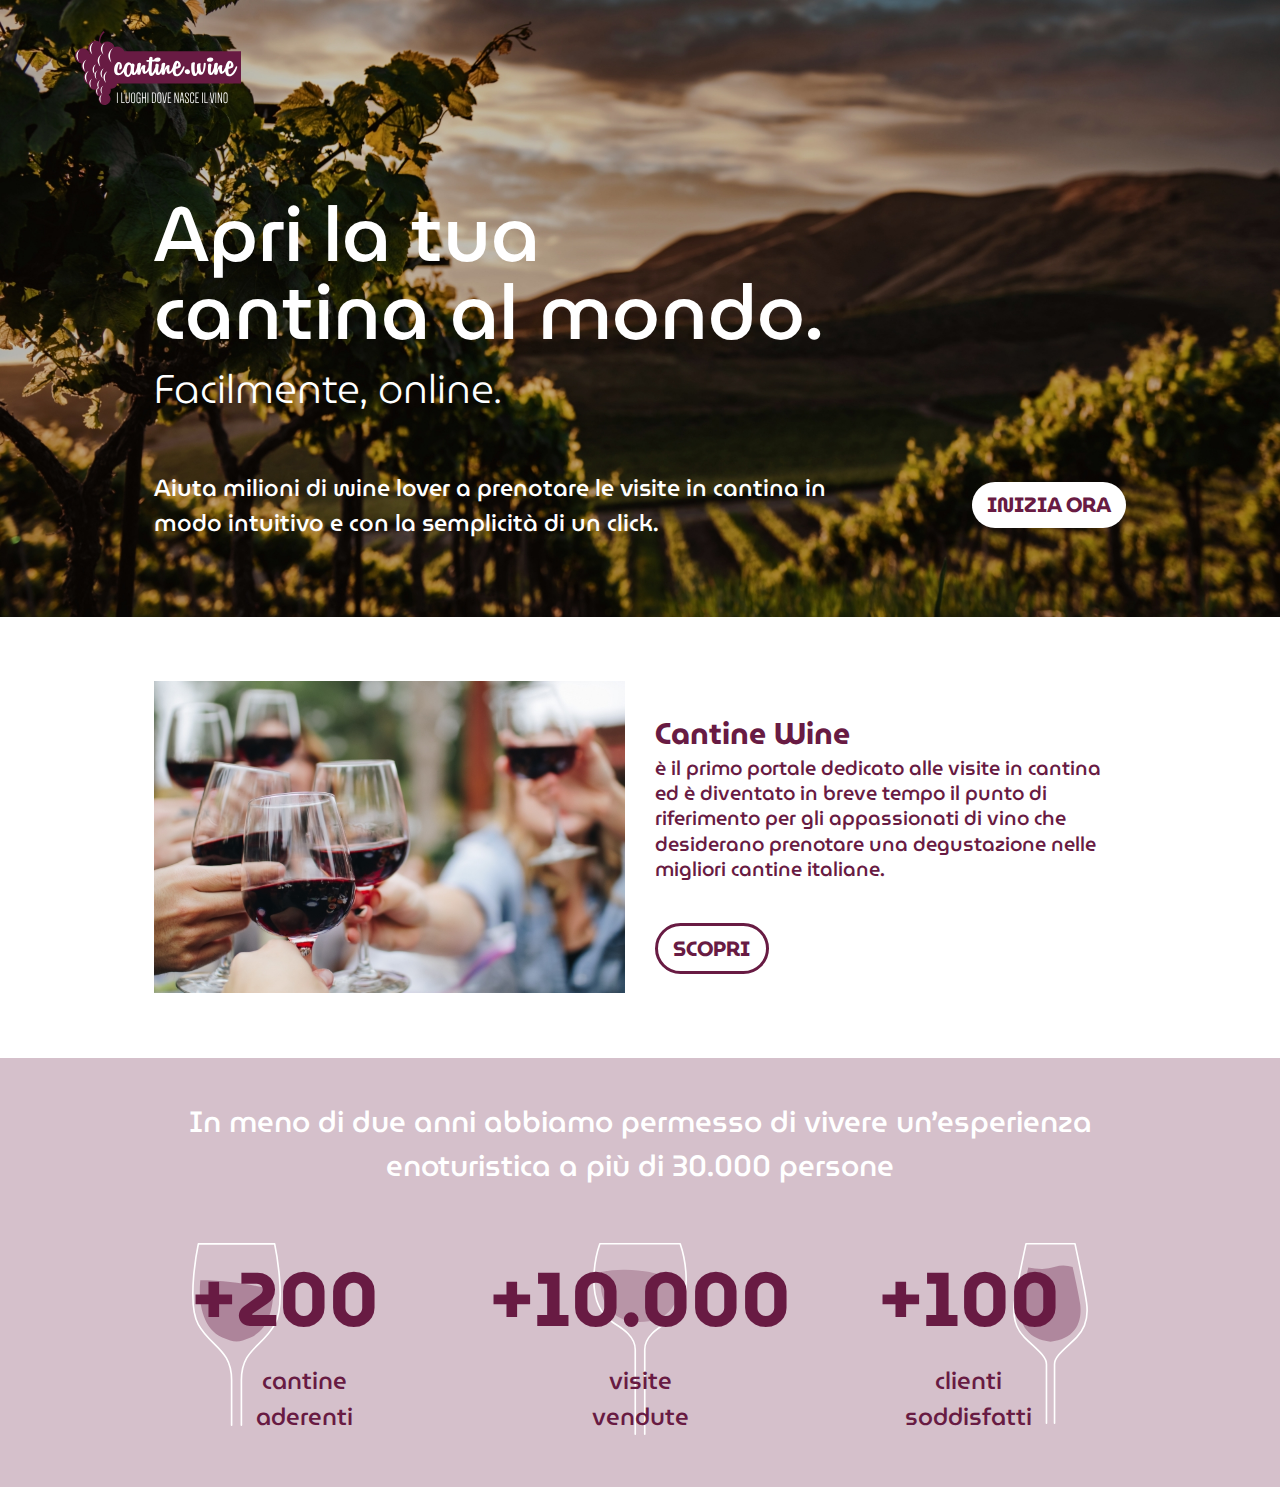
==== app/index.html @ 7d4ece7f "start project" ====
<!DOCTYPE html>
<html lang="en">
<head>
	<meta charset="UTF-8">
	<meta name="viewport" content="width=device-width, initial-scale=1.0">
	<meta http-equiv="X-UA-Compatible" content="ie=edge">
	<title>Cantine</title>
	
	<link href="https://fonts.googleapis.com/css2?family=MuseoModerno:wght@100;300;400;500;600;700;800;900&display=swap" rel="stylesheet">
<link rel="stylesheet" href="css/libs.min.css">
	<link rel="stylesheet" href="css/style.min.css">
</head>
<body>

<!-- start header -->
<header class="header">
	<div class="logo">
		<a href="/">
			<img src="img/logo.svg" alt="">
		</a>
	</div>
	<div class="header__content">
		<div class="container-fluid">
			<h1>Apri <br>la tua 
cantina <br>al mondo. 
</h1>
<div class="sub-title">
	Facilmente, online.
</div>
<div class="header__footer">
	<div class="header__footer-text">
		Aiuta milioni di wine lover a prenotare le visite in cantina in modo intuitivo e con la semplicità di un click. 
	</div>
	<div class="button">
		<a href="">
			INIZIA ORA
		</a>
		
	</div>
</div>
		</div>
		
	</div>
</header>
<!-- end header -->

<!-- start about -->
<section class="about">
	<div class="container-fluid">
		<div class="row">
			<div class="col-md-6">
			<img src="img/img1.jpg" alt="">
		</div>
		<div class="col-md-6">
			<div class="about__content">
				<div class="about-title">
					Cantine Wine 


				</div>
				<p>è il primo portale dedicato alle visite in cantina ed è diventato in breve tempo il punto di riferimento per gli appassionati di vino che desiderano prenotare una degustazione nelle migliori cantine italiane. </p>
				<div class="button button--transparent">
					<a href="">
						SCOPRI
					</a>
				</div>
			</div>
		</div>
		</div>
		
	</div>
</section>
<!-- end about -->

<div class="vine">
	<div class="container-fluid">
		<div class="vine__title">
			In meno di due anni abbiamo permesso di vivere un’esperienza enoturistica a più di 30.000 persone 
		</div>
		<div class="vine__items">
			<div class="vine__item">
				<div class="vine__item-content">
					<div class="vine-item__title">
					+200
				</div>
				<div class="vine-item__text">
					cantine <br>aderenti
				</div>
				<div class="vine-item__img">
					<img src="img/vine1.svg" alt="">
				</div>
				</div>

				
			</div>
			

			<div class="vine__item">
				<div class="vine__item-content">
					<div class="vine-item__title">
					+10.000
				</div>
				<div class="vine-item__text">
					visite <br> vendute
				</div>
				<div class="vine-item__img">
					<img src="img/vine2.svg" alt="">
				</div>
				</div>

				
			</div>

			<div class="vine__item">
				<div class="vine__item-content">
					<div class="vine-item__title">
					+100
				</div>
				<div class="vine-item__text">
					clienti <br>
soddisfatti
				</div>
				<div class="vine-item__img">
					<img src="img/vine3.svg" alt="">
				</div>
				</div>

				
			</div>
		</div>
	</div>
</div>

	<script src="https://ajax.googleapis.com/ajax/libs/jquery/3.4.1/jquery.min.js"></script>
	<script src="js/libs.min.js"></script>
	<script src="js/main.js"></script>
</body>
</html>
---- app/css/libs.min.css ----
/*!
 * Bootstrap Grid v4.1.3 (https://getbootstrap.com/)
 * Copyright 2011-2018 The Bootstrap Authors
 * Copyright 2011-2018 Twitter, Inc.
 * Licensed under MIT (https://github.com/twbs/bootstrap/blob/master/LICENSE)
 */@-ms-viewport{width:device-width}html{-webkit-box-sizing:border-box;box-sizing:border-box;-ms-overflow-style:scrollbar}*,*::before,*::after{-webkit-box-sizing:inherit;box-sizing:inherit}.container{width:100%;padding-right:15px;padding-left:15px;margin-right:auto;margin-left:auto}@media (min-width: 576px){.container{max-width:540px}}@media (min-width: 768px){.container{max-width:720px}}@media (min-width: 992px){.container{max-width:960px}}@media (min-width: 1200px){.container{max-width:1140px}}.container-fluid{width:100%;padding-right:15px;padding-left:15px;margin-right:auto;margin-left:auto}.row{display:-ms-flexbox;display:-webkit-box;display:flex;-ms-flex-wrap:wrap;flex-wrap:wrap;margin-right:-15px;margin-left:-15px}.no-gutters{margin-right:0;margin-left:0}.no-gutters>.col,.no-gutters>[class*="col-"]{padding-right:0;padding-left:0}.col-1,.col-2,.col-3,.col-4,.col-5,.col-6,.col-7,.col-8,.col-9,.col-10,.col-11,.col-12,.col,.col-auto,.col-sm-1,.col-sm-2,.col-sm-3,.col-sm-4,.col-sm-5,.col-sm-6,.col-sm-7,.col-sm-8,.col-sm-9,.col-sm-10,.col-sm-11,.col-sm-12,.col-sm,.col-sm-auto,.col-md-1,.col-md-2,.col-md-3,.col-md-4,.col-md-5,.col-md-6,.col-md-7,.col-md-8,.col-md-9,.col-md-10,.col-md-11,.col-md-12,.col-md,.col-md-auto,.col-lg-1,.col-lg-2,.col-lg-3,.col-lg-4,.col-lg-5,.col-lg-6,.col-lg-7,.col-lg-8,.col-lg-9,.col-lg-10,.col-lg-11,.col-lg-12,.col-lg,.col-lg-auto,.col-xl-1,.col-xl-2,.col-xl-3,.col-xl-4,.col-xl-5,.col-xl-6,.col-xl-7,.col-xl-8,.col-xl-9,.col-xl-10,.col-xl-11,.col-xl-12,.col-xl,.col-xl-auto{position:relative;width:100%;min-height:1px;padding-right:15px;padding-left:15px}.col{-ms-flex-preferred-size:0;flex-basis:0;-ms-flex-positive:1;-webkit-box-flex:1;flex-grow:1;max-width:100%}.col-auto{-ms-flex:0 0 auto;-webkit-box-flex:0;flex:0 0 auto;width:auto;max-width:none}.col-1{-ms-flex:0 0 8.333333%;-webkit-box-flex:0;flex:0 0 8.333333%;max-width:8.333333%}.col-2{-ms-flex:0 0 16.666667%;-webkit-box-flex:0;flex:0 0 16.666667%;max-width:16.666667%}.col-3{-ms-flex:0 0 25%;-webkit-box-flex:0;flex:0 0 25%;max-width:25%}.col-4{-ms-flex:0 0 33.333333%;-webkit-box-flex:0;flex:0 0 33.333333%;max-width:33.333333%}.col-5{-ms-flex:0 0 41.666667%;-webkit-box-flex:0;flex:0 0 41.666667%;max-width:41.666667%}.col-6{-ms-flex:0 0 50%;-webkit-box-flex:0;flex:0 0 50%;max-width:50%}.col-7{-ms-flex:0 0 58.333333%;-webkit-box-flex:0;flex:0 0 58.333333%;max-width:58.333333%}.col-8{-ms-flex:0 0 66.666667%;-webkit-box-flex:0;flex:0 0 66.666667%;max-width:66.666667%}.col-9{-ms-flex:0 0 75%;-webkit-box-flex:0;flex:0 0 75%;max-width:75%}.col-10{-ms-flex:0 0 83.333333%;-webkit-box-flex:0;flex:0 0 83.333333%;max-width:83.333333%}.col-11{-ms-flex:0 0 91.666667%;-webkit-box-flex:0;flex:0 0 91.666667%;max-width:91.666667%}.col-12{-ms-flex:0 0 100%;-webkit-box-flex:0;flex:0 0 100%;max-width:100%}.order-first{-ms-flex-order:-1;-webkit-box-ordinal-group:0;order:-1}.order-last{-ms-flex-order:13;-webkit-box-ordinal-group:14;order:13}.order-0{-ms-flex-order:0;-webkit-box-ordinal-group:1;order:0}.order-1{-ms-flex-order:1;-webkit-box-ordinal-group:2;order:1}.order-2{-ms-flex-order:2;-webkit-box-ordinal-group:3;order:2}.order-3{-ms-flex-order:3;-webkit-box-ordinal-group:4;order:3}.order-4{-ms-flex-order:4;-webkit-box-ordinal-group:5;order:4}.order-5{-ms-flex-order:5;-webkit-box-ordinal-group:6;order:5}.order-6{-ms-flex-order:6;-webkit-box-ordinal-group:7;order:6}.order-7{-ms-flex-order:7;-webkit-box-ordinal-group:8;order:7}.order-8{-ms-flex-order:8;-webkit-box-ordinal-group:9;order:8}.order-9{-ms-flex-order:9;-webkit-box-ordinal-group:10;order:9}.order-10{-ms-flex-order:10;-webkit-box-ordinal-group:11;order:10}.order-11{-ms-flex-order:11;-webkit-box-ordinal-group:12;order:11}.order-12{-ms-flex-order:12;-webkit-box-ordinal-group:13;order:12}.offset-1{margin-left:8.333333%}.offset-2{margin-left:16.666667%}.offset-3{margin-left:25%}.offset-4{margin-left:33.333333%}.offset-5{margin-left:41.666667%}.offset-6{margin-left:50%}.offset-7{margin-left:58.333333%}.offset-8{margin-left:66.666667%}.offset-9{margin-left:75%}.offset-10{margin-left:83.333333%}.offset-11{margin-left:91.666667%}@media (min-width: 576px){.col-sm{-ms-flex-preferred-size:0;flex-basis:0;-ms-flex-positive:1;-webkit-box-flex:1;flex-grow:1;max-width:100%}.col-sm-auto{-ms-flex:0 0 auto;-webkit-box-flex:0;flex:0 0 auto;width:auto;max-width:none}.col-sm-1{-ms-flex:0 0 8.333333%;-webkit-box-flex:0;flex:0 0 8.333333%;max-width:8.333333%}.col-sm-2{-ms-flex:0 0 16.666667%;-webkit-box-flex:0;flex:0 0 16.666667%;max-width:16.666667%}.col-sm-3{-ms-flex:0 0 25%;-webkit-box-flex:0;flex:0 0 25%;max-width:25%}.col-sm-4{-ms-flex:0 0 33.333333%;-webkit-box-flex:0;flex:0 0 33.333333%;max-width:33.333333%}.col-sm-5{-ms-flex:0 0 41.666667%;-webkit-box-flex:0;flex:0 0 41.666667%;max-width:41.666667%}.col-sm-6{-ms-flex:0 0 50%;-webkit-box-flex:0;flex:0 0 50%;max-width:50%}.col-sm-7{-ms-flex:0 0 58.333333%;-webkit-box-flex:0;flex:0 0 58.333333%;max-width:58.333333%}.col-sm-8{-ms-flex:0 0 66.666667%;-webkit-box-flex:0;flex:0 0 66.666667%;max-width:66.666667%}.col-sm-9{-ms-flex:0 0 75%;-webkit-box-flex:0;flex:0 0 75%;max-width:75%}.col-sm-10{-ms-flex:0 0 83.333333%;-webkit-box-flex:0;flex:0 0 83.333333%;max-width:83.333333%}.col-sm-11{-ms-flex:0 0 91.666667%;-webkit-box-flex:0;flex:0 0 91.666667%;max-width:91.666667%}.col-sm-12{-ms-flex:0 0 100%;-webkit-box-flex:0;flex:0 0 100%;max-width:100%}.order-sm-first{-ms-flex-order:-1;-webkit-box-ordinal-group:0;order:-1}.order-sm-last{-ms-flex-order:13;-webkit-box-ordinal-group:14;order:13}.order-sm-0{-ms-flex-order:0;-webkit-box-ordinal-group:1;order:0}.order-sm-1{-ms-flex-order:1;-webkit-box-ordinal-group:2;order:1}.order-sm-2{-ms-flex-order:2;-webkit-box-ordinal-group:3;order:2}.order-sm-3{-ms-flex-order:3;-webkit-box-ordinal-group:4;order:3}.order-sm-4{-ms-flex-order:4;-webkit-box-ordinal-group:5;order:4}.order-sm-5{-ms-flex-order:5;-webkit-box-ordinal-group:6;order:5}.order-sm-6{-ms-flex-order:6;-webkit-box-ordinal-group:7;order:6}.order-sm-7{-ms-flex-order:7;-webkit-box-ordinal-group:8;order:7}.order-sm-8{-ms-flex-order:8;-webkit-box-ordinal-group:9;order:8}.order-sm-9{-ms-flex-order:9;-webkit-box-ordinal-group:10;order:9}.order-sm-10{-ms-flex-order:10;-webkit-box-ordinal-group:11;order:10}.order-sm-11{-ms-flex-order:11;-webkit-box-ordinal-group:12;order:11}.order-sm-12{-ms-flex-order:12;-webkit-box-ordinal-group:13;order:12}.offset-sm-0{margin-left:0}.offset-sm-1{margin-left:8.333333%}.offset-sm-2{margin-left:16.666667%}.offset-sm-3{margin-left:25%}.offset-sm-4{margin-left:33.333333%}.offset-sm-5{margin-left:41.666667%}.offset-sm-6{margin-left:50%}.offset-sm-7{margin-left:58.333333%}.offset-sm-8{margin-left:66.666667%}.offset-sm-9{margin-left:75%}.offset-sm-10{margin-left:83.333333%}.offset-sm-11{margin-left:91.666667%}}@media (min-width: 768px){.col-md{-ms-flex-preferred-size:0;flex-basis:0;-ms-flex-positive:1;-webkit-box-flex:1;flex-grow:1;max-width:100%}.col-md-auto{-ms-flex:0 0 auto;-webkit-box-flex:0;flex:0 0 auto;width:auto;max-width:none}.col-md-1{-ms-flex:0 0 8.333333%;-webkit-box-flex:0;flex:0 0 8.333333%;max-width:8.333333%}.col-md-2{-ms-flex:0 0 16.666667%;-webkit-box-flex:0;flex:0 0 16.666667%;max-width:16.666667%}.col-md-3{-ms-flex:0 0 25%;-webkit-box-flex:0;flex:0 0 25%;max-width:25%}.col-md-4{-ms-flex:0 0 33.333333%;-webkit-box-flex:0;flex:0 0 33.333333%;max-width:33.333333%}.col-md-5{-ms-flex:0 0 41.666667%;-webkit-box-flex:0;flex:0 0 41.666667%;max-width:41.666667%}.col-md-6{-ms-flex:0 0 50%;-webkit-box-flex:0;flex:0 0 50%;max-width:50%}.col-md-7{-ms-flex:0 0 58.333333%;-webkit-box-flex:0;flex:0 0 58.333333%;max-width:58.333333%}.col-md-8{-ms-flex:0 0 66.666667%;-webkit-box-flex:0;flex:0 0 66.666667%;max-width:66.666667%}.col-md-9{-ms-flex:0 0 75%;-webkit-box-flex:0;flex:0 0 75%;max-width:75%}.col-md-10{-ms-flex:0 0 83.333333%;-webkit-box-flex:0;flex:0 0 83.333333%;max-width:83.333333%}.col-md-11{-ms-flex:0 0 91.666667%;-webkit-box-flex:0;flex:0 0 91.666667%;max-width:91.666667%}.col-md-12{-ms-flex:0 0 100%;-webkit-box-flex:0;flex:0 0 100%;max-width:100%}.order-md-first{-ms-flex-order:-1;-webkit-box-ordinal-group:0;order:-1}.order-md-last{-ms-flex-order:13;-webkit-box-ordinal-group:14;order:13}.order-md-0{-ms-flex-order:0;-webkit-box-ordinal-group:1;order:0}.order-md-1{-ms-flex-order:1;-webkit-box-ordinal-group:2;order:1}.order-md-2{-ms-flex-order:2;-webkit-box-ordinal-group:3;order:2}.order-md-3{-ms-flex-order:3;-webkit-box-ordinal-group:4;order:3}.order-md-4{-ms-flex-order:4;-webkit-box-ordinal-group:5;order:4}.order-md-5{-ms-flex-order:5;-webkit-box-ordinal-group:6;order:5}.order-md-6{-ms-flex-order:6;-webkit-box-ordinal-group:7;order:6}.order-md-7{-ms-flex-order:7;-webkit-box-ordinal-group:8;order:7}.order-md-8{-ms-flex-order:8;-webkit-box-ordinal-group:9;order:8}.order-md-9{-ms-flex-order:9;-webkit-box-ordinal-group:10;order:9}.order-md-10{-ms-flex-order:10;-webkit-box-ordinal-group:11;order:10}.order-md-11{-ms-flex-order:11;-webkit-box-ordinal-group:12;order:11}.order-md-12{-ms-flex-order:12;-webkit-box-ordinal-group:13;order:12}.offset-md-0{margin-left:0}.offset-md-1{margin-left:8.333333%}.offset-md-2{margin-left:16.666667%}.offset-md-3{margin-left:25%}.offset-md-4{margin-left:33.333333%}.offset-md-5{margin-left:41.666667%}.offset-md-6{margin-left:50%}.offset-md-7{margin-left:58.333333%}.offset-md-8{margin-left:66.666667%}.offset-md-9{margin-left:75%}.offset-md-10{margin-left:83.333333%}.offset-md-11{margin-left:91.666667%}}@media (min-width: 992px){.col-lg{-ms-flex-preferred-size:0;flex-basis:0;-ms-flex-positive:1;-webkit-box-flex:1;flex-grow:1;max-width:100%}.col-lg-auto{-ms-flex:0 0 auto;-webkit-box-flex:0;flex:0 0 auto;width:auto;max-width:none}.col-lg-1{-ms-flex:0 0 8.333333%;-webkit-box-flex:0;flex:0 0 8.333333%;max-width:8.333333%}.col-lg-2{-ms-flex:0 0 16.666667%;-webkit-box-flex:0;flex:0 0 16.666667%;max-width:16.666667%}.col-lg-3{-ms-flex:0 0 25%;-webkit-box-flex:0;flex:0 0 25%;max-width:25%}.col-lg-4{-ms-flex:0 0 33.333333%;-webkit-box-flex:0;flex:0 0 33.333333%;max-width:33.333333%}.col-lg-5{-ms-flex:0 0 41.666667%;-webkit-box-flex:0;flex:0 0 41.666667%;max-width:41.666667%}.col-lg-6{-ms-flex:0 0 50%;-webkit-box-flex:0;flex:0 0 50%;max-width:50%}.col-lg-7{-ms-flex:0 0 58.333333%;-webkit-box-flex:0;flex:0 0 58.333333%;max-width:58.333333%}.col-lg-8{-ms-flex:0 0 66.666667%;-webkit-box-flex:0;flex:0 0 66.666667%;max-width:66.666667%}.col-lg-9{-ms-flex:0 0 75%;-webkit-box-flex:0;flex:0 0 75%;max-width:75%}.col-lg-10{-ms-flex:0 0 83.333333%;-webkit-box-flex:0;flex:0 0 83.333333%;max-width:83.333333%}.col-lg-11{-ms-flex:0 0 91.666667%;-webkit-box-flex:0;flex:0 0 91.666667%;max-width:91.666667%}.col-lg-12{-ms-flex:0 0 100%;-webkit-box-flex:0;flex:0 0 100%;max-width:100%}.order-lg-first{-ms-flex-order:-1;-webkit-box-ordinal-group:0;order:-1}.order-lg-last{-ms-flex-order:13;-webkit-box-ordinal-group:14;order:13}.order-lg-0{-ms-flex-order:0;-webkit-box-ordinal-group:1;order:0}.order-lg-1{-ms-flex-order:1;-webkit-box-ordinal-group:2;order:1}.order-lg-2{-ms-flex-order:2;-webkit-box-ordinal-group:3;order:2}.order-lg-3{-ms-flex-order:3;-webkit-box-ordinal-group:4;order:3}.order-lg-4{-ms-flex-order:4;-webkit-box-ordinal-group:5;order:4}.order-lg-5{-ms-flex-order:5;-webkit-box-ordinal-group:6;order:5}.order-lg-6{-ms-flex-order:6;-webkit-box-ordinal-group:7;order:6}.order-lg-7{-ms-flex-order:7;-webkit-box-ordinal-group:8;order:7}.order-lg-8{-ms-flex-order:8;-webkit-box-ordinal-group:9;order:8}.order-lg-9{-ms-flex-order:9;-webkit-box-ordinal-group:10;order:9}.order-lg-10{-ms-flex-order:10;-webkit-box-ordinal-group:11;order:10}.order-lg-11{-ms-flex-order:11;-webkit-box-ordinal-group:12;order:11}.order-lg-12{-ms-flex-order:12;-webkit-box-ordinal-group:13;order:12}.offset-lg-0{margin-left:0}.offset-lg-1{margin-left:8.333333%}.offset-lg-2{margin-left:16.666667%}.offset-lg-3{margin-left:25%}.offset-lg-4{margin-left:33.333333%}.offset-lg-5{margin-left:41.666667%}.offset-lg-6{margin-left:50%}.offset-lg-7{margin-left:58.333333%}.offset-lg-8{margin-left:66.666667%}.offset-lg-9{margin-left:75%}.offset-lg-10{margin-left:83.333333%}.offset-lg-11{margin-left:91.666667%}}@media (min-width: 1200px){.col-xl{-ms-flex-preferred-size:0;flex-basis:0;-ms-flex-positive:1;-webkit-box-flex:1;flex-grow:1;max-width:100%}.col-xl-auto{-ms-flex:0 0 auto;-webkit-box-flex:0;flex:0 0 auto;width:auto;max-width:none}.col-xl-1{-ms-flex:0 0 8.333333%;-webkit-box-flex:0;flex:0 0 8.333333%;max-width:8.333333%}.col-xl-2{-ms-flex:0 0 16.666667%;-webkit-box-flex:0;flex:0 0 16.666667%;max-width:16.666667%}.col-xl-3{-ms-flex:0 0 25%;-webkit-box-flex:0;flex:0 0 25%;max-width:25%}.col-xl-4{-ms-flex:0 0 33.333333%;-webkit-box-flex:0;flex:0 0 33.333333%;max-width:33.333333%}.col-xl-5{-ms-flex:0 0 41.666667%;-webkit-box-flex:0;flex:0 0 41.666667%;max-width:41.666667%}.col-xl-6{-ms-flex:0 0 50%;-webkit-box-flex:0;flex:0 0 50%;max-width:50%}.col-xl-7{-ms-flex:0 0 58.333333%;-webkit-box-flex:0;flex:0 0 58.333333%;max-width:58.333333%}.col-xl-8{-ms-flex:0 0 66.666667%;-webkit-box-flex:0;flex:0 0 66.666667%;max-width:66.666667%}.col-xl-9{-ms-flex:0 0 75%;-webkit-box-flex:0;flex:0 0 75%;max-width:75%}.col-xl-10{-ms-flex:0 0 83.333333%;-webkit-box-flex:0;flex:0 0 83.333333%;max-width:83.333333%}.col-xl-11{-ms-flex:0 0 91.666667%;-webkit-box-flex:0;flex:0 0 91.666667%;max-width:91.666667%}.col-xl-12{-ms-flex:0 0 100%;-webkit-box-flex:0;flex:0 0 100%;max-width:100%}.order-xl-first{-ms-flex-order:-1;-webkit-box-ordinal-group:0;order:-1}.order-xl-last{-ms-flex-order:13;-webkit-box-ordinal-group:14;order:13}.order-xl-0{-ms-flex-order:0;-webkit-box-ordinal-group:1;order:0}.order-xl-1{-ms-flex-order:1;-webkit-box-ordinal-group:2;order:1}.order-xl-2{-ms-flex-order:2;-webkit-box-ordinal-group:3;order:2}.order-xl-3{-ms-flex-order:3;-webkit-box-ordinal-group:4;order:3}.order-xl-4{-ms-flex-order:4;-webkit-box-ordinal-group:5;order:4}.order-xl-5{-ms-flex-order:5;-webkit-box-ordinal-group:6;order:5}.order-xl-6{-ms-flex-order:6;-webkit-box-ordinal-group:7;order:6}.order-xl-7{-ms-flex-order:7;-webkit-box-ordinal-group:8;order:7}.order-xl-8{-ms-flex-order:8;-webkit-box-ordinal-group:9;order:8}.order-xl-9{-ms-flex-order:9;-webkit-box-ordinal-group:10;order:9}.order-xl-10{-ms-flex-order:10;-webkit-box-ordinal-group:11;order:10}.order-xl-11{-ms-flex-order:11;-webkit-box-ordinal-group:12;order:11}.order-xl-12{-ms-flex-order:12;-webkit-box-ordinal-group:13;order:12}.offset-xl-0{margin-left:0}.offset-xl-1{margin-left:8.333333%}.offset-xl-2{margin-left:16.666667%}.offset-xl-3{margin-left:25%}.offset-xl-4{margin-left:33.333333%}.offset-xl-5{margin-left:41.666667%}.offset-xl-6{margin-left:50%}.offset-xl-7{margin-left:58.333333%}.offset-xl-8{margin-left:66.666667%}.offset-xl-9{margin-left:75%}.offset-xl-10{margin-left:83.333333%}.offset-xl-11{margin-left:91.666667%}}.d-none{display:none !important}.d-inline{display:inline !important}.d-inline-block{display:inline-block !important}.d-block{display:block !important}.d-table{display:table !important}.d-table-row{display:table-row !important}.d-table-cell{display:table-cell !important}.d-flex{display:-ms-flexbox !important;display:-webkit-box !important;display:flex !important}.d-inline-flex{display:-ms-inline-flexbox !important;display:-webkit-inline-box !important;display:inline-flex !important}@media (min-width: 576px){.d-sm-none{display:none !important}.d-sm-inline{display:inline !important}.d-sm-inline-block{display:inline-block !important}.d-sm-block{display:block !important}.d-sm-table{display:table !important}.d-sm-table-row{display:table-row !important}.d-sm-table-cell{display:table-cell !important}.d-sm-flex{display:-ms-flexbox !important;display:-webkit-box !important;display:flex !important}.d-sm-inline-flex{display:-ms-inline-flexbox !important;display:-webkit-inline-box !important;display:inline-flex !important}}@media (min-width: 768px){.d-md-none{display:none !important}.d-md-inline{display:inline !important}.d-md-inline-block{display:inline-block !important}.d-md-block{display:block !important}.d-md-table{display:table !important}.d-md-table-row{display:table-row !important}.d-md-table-cell{display:table-cell !important}.d-md-flex{display:-ms-flexbox !important;display:-webkit-box !important;display:flex !important}.d-md-inline-flex{display:-ms-inline-flexbox !important;display:-webkit-inline-box !important;display:inline-flex !important}}@media (min-width: 992px){.d-lg-none{display:none !important}.d-lg-inline{display:inline !important}.d-lg-inline-block{display:inline-block !important}.d-lg-block{display:block !important}.d-lg-table{display:table !important}.d-lg-table-row{display:table-row !important}.d-lg-table-cell{display:table-cell !important}.d-lg-flex{display:-ms-flexbox !important;display:-webkit-box !important;display:flex !important}.d-lg-inline-flex{display:-ms-inline-flexbox !important;display:-webkit-inline-box !important;display:inline-flex !important}}@media (min-width: 1200px){.d-xl-none{display:none !important}.d-xl-inline{display:inline !important}.d-xl-inline-block{display:inline-block !important}.d-xl-block{display:block !important}.d-xl-table{display:table !important}.d-xl-table-row{display:table-row !important}.d-xl-table-cell{display:table-cell !important}.d-xl-flex{display:-ms-flexbox !important;display:-webkit-box !important;display:flex !important}.d-xl-inline-flex{display:-ms-inline-flexbox !important;display:-webkit-inline-box !important;display:inline-flex !important}}@media print{.d-print-none{display:none !important}.d-print-inline{display:inline !important}.d-print-inline-block{display:inline-block !important}.d-print-block{display:block !important}.d-print-table{display:table !important}.d-print-table-row{display:table-row !important}.d-print-table-cell{display:table-cell !important}.d-print-flex{display:-ms-flexbox !important;display:-webkit-box !important;display:flex !important}.d-print-inline-flex{display:-ms-inline-flexbox !important;display:-webkit-inline-box !important;display:inline-flex !important}}.flex-row{-ms-flex-direction:row !important;-webkit-box-orient:horizontal !important;-webkit-box-direction:normal !important;flex-direction:row !important}.flex-column{-ms-flex-direction:column !important;-webkit-box-orient:vertical !important;-webkit-box-direction:normal !important;flex-direction:column !important}.flex-row-reverse{-ms-flex-direction:row-reverse !important;-webkit-box-orient:horizontal !important;-webkit-box-direction:reverse !important;flex-direction:row-reverse !important}.flex-column-reverse{-ms-flex-direction:column-reverse !important;-webkit-box-orient:vertical !important;-webkit-box-direction:reverse !important;flex-direction:column-reverse !important}.flex-wrap{-ms-flex-wrap:wrap !important;flex-wrap:wrap !important}.flex-nowrap{-ms-flex-wrap:nowrap !important;flex-wrap:nowrap !important}.flex-wrap-reverse{-ms-flex-wrap:wrap-reverse !important;flex-wrap:wrap-reverse !important}.flex-fill{-ms-flex:1 1 auto !important;-webkit-box-flex:1 !important;flex:1 1 auto !important}.flex-grow-0{-ms-flex-positive:0 !important;-webkit-box-flex:0 !important;flex-grow:0 !important}.flex-grow-1{-ms-flex-positive:1 !important;-webkit-box-flex:1 !important;flex-grow:1 !important}.flex-shrink-0{-ms-flex-negative:0 !important;flex-shrink:0 !important}.flex-shrink-1{-ms-flex-negative:1 !important;flex-shrink:1 !important}.justify-content-start{-ms-flex-pack:start !important;-webkit-box-pack:start !important;justify-content:flex-start !important}.justify-content-end{-ms-flex-pack:end !important;-webkit-box-pack:end !important;justify-content:flex-end !important}.justify-content-center{-ms-flex-pack:center !important;-webkit-box-pack:center !important;justify-content:center !important}.justify-content-between{-ms-flex-pack:justify !important;-webkit-box-pack:justify !important;justify-content:space-between !important}.justify-content-around{-ms-flex-pack:distribute !important;justify-content:space-around !important}.align-items-start{-ms-flex-align:start !important;-webkit-box-align:start !important;align-items:flex-start !important}.align-items-end{-ms-flex-align:end !important;-webkit-box-align:end !important;align-items:flex-end !important}.align-items-center{-ms-flex-align:center !important;-webkit-box-align:center !important;align-items:center !important}.align-items-baseline{-ms-flex-align:baseline !important;-webkit-box-align:baseline !important;align-items:baseline !important}.align-items-stretch{-ms-flex-align:stretch !important;-webkit-box-align:stretch !important;align-items:stretch !important}.align-content-start{-ms-flex-line-pack:start !important;align-content:flex-start !important}.align-content-end{-ms-flex-line-pack:end !important;align-content:flex-end !important}.align-content-center{-ms-flex-line-pack:center !important;align-content:center !important}.align-content-between{-ms-flex-line-pack:justify !important;align-content:space-between !important}.align-content-around{-ms-flex-line-pack:distribute !important;align-content:space-around !important}.align-content-stretch{-ms-flex-line-pack:stretch !important;align-content:stretch !important}.align-self-auto{-ms-flex-item-align:auto !important;align-self:auto !important}.align-self-start{-ms-flex-item-align:start !important;align-self:flex-start !important}.align-self-end{-ms-flex-item-align:end !important;align-self:flex-end !important}.align-self-center{-ms-flex-item-align:center !important;align-self:center !important}.align-self-baseline{-ms-flex-item-align:baseline !important;align-self:baseline !important}.align-self-stretch{-ms-flex-item-align:stretch !important;align-self:stretch !important}@media (min-width: 576px){.flex-sm-row{-ms-flex-direction:row !important;-webkit-box-orient:horizontal !important;-webkit-box-direction:normal !important;flex-direction:row !important}.flex-sm-column{-ms-flex-direction:column !important;-webkit-box-orient:vertical !important;-webkit-box-direction:normal !important;flex-direction:column !important}.flex-sm-row-reverse{-ms-flex-direction:row-reverse !important;-webkit-box-orient:horizontal !important;-webkit-box-direction:reverse !important;flex-direction:row-reverse !important}.flex-sm-column-reverse{-ms-flex-direction:column-reverse !important;-webkit-box-orient:vertical !important;-webkit-box-direction:reverse !important;flex-direction:column-reverse !important}.flex-sm-wrap{-ms-flex-wrap:wrap !important;flex-wrap:wrap !important}.flex-sm-nowrap{-ms-flex-wrap:nowrap !important;flex-wrap:nowrap !important}.flex-sm-wrap-reverse{-ms-flex-wrap:wrap-reverse !important;flex-wrap:wrap-reverse !important}.flex-sm-fill{-ms-flex:1 1 auto !important;-webkit-box-flex:1 !important;flex:1 1 auto !important}.flex-sm-grow-0{-ms-flex-positive:0 !important;-webkit-box-flex:0 !important;flex-grow:0 !important}.flex-sm-grow-1{-ms-flex-positive:1 !important;-webkit-box-flex:1 !important;flex-grow:1 !important}.flex-sm-shrink-0{-ms-flex-negative:0 !important;flex-shrink:0 !important}.flex-sm-shrink-1{-ms-flex-negative:1 !important;flex-shrink:1 !important}.justify-content-sm-start{-ms-flex-pack:start !important;-webkit-box-pack:start !important;justify-content:flex-start !important}.justify-content-sm-end{-ms-flex-pack:end !important;-webkit-box-pack:end !important;justify-content:flex-end !important}.justify-content-sm-center{-ms-flex-pack:center !important;-webkit-box-pack:center !important;justify-content:center !important}.justify-content-sm-between{-ms-flex-pack:justify !important;-webkit-box-pack:justify !important;justify-content:space-between !important}.justify-content-sm-around{-ms-flex-pack:distribute !important;justify-content:space-around !important}.align-items-sm-start{-ms-flex-align:start !important;-webkit-box-align:start !important;align-items:flex-start !important}.align-items-sm-end{-ms-flex-align:end !important;-webkit-box-align:end !important;align-items:flex-end !important}.align-items-sm-center{-ms-flex-align:center !important;-webkit-box-align:center !important;align-items:center !important}.align-items-sm-baseline{-ms-flex-align:baseline !important;-webkit-box-align:baseline !important;align-items:baseline !important}.align-items-sm-stretch{-ms-flex-align:stretch !important;-webkit-box-align:stretch !important;align-items:stretch !important}.align-content-sm-start{-ms-flex-line-pack:start !important;align-content:flex-start !important}.align-content-sm-end{-ms-flex-line-pack:end !important;align-content:flex-end !important}.align-content-sm-center{-ms-flex-line-pack:center !important;align-content:center !important}.align-content-sm-between{-ms-flex-line-pack:justify !important;align-content:space-between !important}.align-content-sm-around{-ms-flex-line-pack:distribute !important;align-content:space-around !important}.align-content-sm-stretch{-ms-flex-line-pack:stretch !important;align-content:stretch !important}.align-self-sm-auto{-ms-flex-item-align:auto !important;align-self:auto !important}.align-self-sm-start{-ms-flex-item-align:start !important;align-self:flex-start !important}.align-self-sm-end{-ms-flex-item-align:end !important;align-self:flex-end !important}.align-self-sm-center{-ms-flex-item-align:center !important;align-self:center !important}.align-self-sm-baseline{-ms-flex-item-align:baseline !important;align-self:baseline !important}.align-self-sm-stretch{-ms-flex-item-align:stretch !important;align-self:stretch !important}}@media (min-width: 768px){.flex-md-row{-ms-flex-direction:row !important;-webkit-box-orient:horizontal !important;-webkit-box-direction:normal !important;flex-direction:row !important}.flex-md-column{-ms-flex-direction:column !important;-webkit-box-orient:vertical !important;-webkit-box-direction:normal !important;flex-direction:column !important}.flex-md-row-reverse{-ms-flex-direction:row-reverse !important;-webkit-box-orient:horizontal !important;-webkit-box-direction:reverse !important;flex-direction:row-reverse !important}.flex-md-column-reverse{-ms-flex-direction:column-reverse !important;-webkit-box-orient:vertical !important;-webkit-box-direction:reverse !important;flex-direction:column-reverse !important}.flex-md-wrap{-ms-flex-wrap:wrap !important;flex-wrap:wrap !important}.flex-md-nowrap{-ms-flex-wrap:nowrap !important;flex-wrap:nowrap !important}.flex-md-wrap-reverse{-ms-flex-wrap:wrap-reverse !important;flex-wrap:wrap-reverse !important}.flex-md-fill{-ms-flex:1 1 auto !important;-webkit-box-flex:1 !important;flex:1 1 auto !important}.flex-md-grow-0{-ms-flex-positive:0 !important;-webkit-box-flex:0 !important;flex-grow:0 !important}.flex-md-grow-1{-ms-flex-positive:1 !important;-webkit-box-flex:1 !important;flex-grow:1 !important}.flex-md-shrink-0{-ms-flex-negative:0 !important;flex-shrink:0 !important}.flex-md-shrink-1{-ms-flex-negative:1 !important;flex-shrink:1 !important}.justify-content-md-start{-ms-flex-pack:start !important;-webkit-box-pack:start !important;justify-content:flex-start !important}.justify-content-md-end{-ms-flex-pack:end !important;-webkit-box-pack:end !important;justify-content:flex-end !important}.justify-content-md-center{-ms-flex-pack:center !important;-webkit-box-pack:center !important;justify-content:center !important}.justify-content-md-between{-ms-flex-pack:justify !important;-webkit-box-pack:justify !important;justify-content:space-between !important}.justify-content-md-around{-ms-flex-pack:distribute !important;justify-content:space-around !important}.align-items-md-start{-ms-flex-align:start !important;-webkit-box-align:start !important;align-items:flex-start !important}.align-items-md-end{-ms-flex-align:end !important;-webkit-box-align:end !important;align-items:flex-end !important}.align-items-md-center{-ms-flex-align:center !important;-webkit-box-align:center !important;align-items:center !important}.align-items-md-baseline{-ms-flex-align:baseline !important;-webkit-box-align:baseline !important;align-items:baseline !important}.align-items-md-stretch{-ms-flex-align:stretch !important;-webkit-box-align:stretch !important;align-items:stretch !important}.align-content-md-start{-ms-flex-line-pack:start !important;align-content:flex-start !important}.align-content-md-end{-ms-flex-line-pack:end !important;align-content:flex-end !important}.align-content-md-center{-ms-flex-line-pack:center !important;align-content:center !important}.align-content-md-between{-ms-flex-line-pack:justify !important;align-content:space-between !important}.align-content-md-around{-ms-flex-line-pack:distribute !important;align-content:space-around !important}.align-content-md-stretch{-ms-flex-line-pack:stretch !important;align-content:stretch !important}.align-self-md-auto{-ms-flex-item-align:auto !important;align-self:auto !important}.align-self-md-start{-ms-flex-item-align:start !important;align-self:flex-start !important}.align-self-md-end{-ms-flex-item-align:end !important;align-self:flex-end !important}.align-self-md-center{-ms-flex-item-align:center !important;align-self:center !important}.align-self-md-baseline{-ms-flex-item-align:baseline !important;align-self:baseline !important}.align-self-md-stretch{-ms-flex-item-align:stretch !important;align-self:stretch !important}}@media (min-width: 992px){.flex-lg-row{-ms-flex-direction:row !important;-webkit-box-orient:horizontal !important;-webkit-box-direction:normal !important;flex-direction:row !important}.flex-lg-column{-ms-flex-direction:column !important;-webkit-box-orient:vertical !important;-webkit-box-direction:normal !important;flex-direction:column !important}.flex-lg-row-reverse{-ms-flex-direction:row-reverse !important;-webkit-box-orient:horizontal !important;-webkit-box-direction:reverse !important;flex-direction:row-reverse !important}.flex-lg-column-reverse{-ms-flex-direction:column-reverse !important;-webkit-box-orient:vertical !important;-webkit-box-direction:reverse !important;flex-direction:column-reverse !important}.flex-lg-wrap{-ms-flex-wrap:wrap !important;flex-wrap:wrap !important}.flex-lg-nowrap{-ms-flex-wrap:nowrap !important;flex-wrap:nowrap !important}.flex-lg-wrap-reverse{-ms-flex-wrap:wrap-reverse !important;flex-wrap:wrap-reverse !important}.flex-lg-fill{-ms-flex:1 1 auto !important;-webkit-box-flex:1 !important;flex:1 1 auto !important}.flex-lg-grow-0{-ms-flex-positive:0 !important;-webkit-box-flex:0 !important;flex-grow:0 !important}.flex-lg-grow-1{-ms-flex-positive:1 !important;-webkit-box-flex:1 !important;flex-grow:1 !important}.flex-lg-shrink-0{-ms-flex-negative:0 !important;flex-shrink:0 !important}.flex-lg-shrink-1{-ms-flex-negative:1 !important;flex-shrink:1 !important}.justify-content-lg-start{-ms-flex-pack:start !important;-webkit-box-pack:start !important;justify-content:flex-start !important}.justify-content-lg-end{-ms-flex-pack:end !important;-webkit-box-pack:end !important;justify-content:flex-end !important}.justify-content-lg-center{-ms-flex-pack:center !important;-webkit-box-pack:center !important;justify-content:center !important}.justify-content-lg-between{-ms-flex-pack:justify !important;-webkit-box-pack:justify !important;justify-content:space-between !important}.justify-content-lg-around{-ms-flex-pack:distribute !important;justify-content:space-around !important}.align-items-lg-start{-ms-flex-align:start !important;-webkit-box-align:start !important;align-items:flex-start !important}.align-items-lg-end{-ms-flex-align:end !important;-webkit-box-align:end !important;align-items:flex-end !important}.align-items-lg-center{-ms-flex-align:center !important;-webkit-box-align:center !important;align-items:center !important}.align-items-lg-baseline{-ms-flex-align:baseline !important;-webkit-box-align:baseline !important;align-items:baseline !important}.align-items-lg-stretch{-ms-flex-align:stretch !important;-webkit-box-align:stretch !important;align-items:stretch !important}.align-content-lg-start{-ms-flex-line-pack:start !important;align-content:flex-start !important}.align-content-lg-end{-ms-flex-line-pack:end !important;align-content:flex-end !important}.align-content-lg-center{-ms-flex-line-pack:center !important;align-content:center !important}.align-content-lg-between{-ms-flex-line-pack:justify !important;align-content:space-between !important}.align-content-lg-around{-ms-flex-line-pack:distribute !important;align-content:space-around !important}.align-content-lg-stretch{-ms-flex-line-pack:stretch !important;align-content:stretch !important}.align-self-lg-auto{-ms-flex-item-align:auto !important;align-self:auto !important}.align-self-lg-start{-ms-flex-item-align:start !important;align-self:flex-start !important}.align-self-lg-end{-ms-flex-item-align:end !important;align-self:flex-end !important}.align-self-lg-center{-ms-flex-item-align:center !important;align-self:center !important}.align-self-lg-baseline{-ms-flex-item-align:baseline !important;align-self:baseline !important}.align-self-lg-stretch{-ms-flex-item-align:stretch !important;align-self:stretch !important}}@media (min-width: 1200px){.flex-xl-row{-ms-flex-direction:row !important;-webkit-box-orient:horizontal !important;-webkit-box-direction:normal !important;flex-direction:row !important}.flex-xl-column{-ms-flex-direction:column !important;-webkit-box-orient:vertical !important;-webkit-box-direction:normal !important;flex-direction:column !important}.flex-xl-row-reverse{-ms-flex-direction:row-reverse !important;-webkit-box-orient:horizontal !important;-webkit-box-direction:reverse !important;flex-direction:row-reverse !important}.flex-xl-column-reverse{-ms-flex-direction:column-reverse !important;-webkit-box-orient:vertical !important;-webkit-box-direction:reverse !important;flex-direction:column-reverse !important}.flex-xl-wrap{-ms-flex-wrap:wrap !important;flex-wrap:wrap !important}.flex-xl-nowrap{-ms-flex-wrap:nowrap !important;flex-wrap:nowrap !important}.flex-xl-wrap-reverse{-ms-flex-wrap:wrap-reverse !important;flex-wrap:wrap-reverse !important}.flex-xl-fill{-ms-flex:1 1 auto !important;-webkit-box-flex:1 !important;flex:1 1 auto !important}.flex-xl-grow-0{-ms-flex-positive:0 !important;-webkit-box-flex:0 !important;flex-grow:0 !important}.flex-xl-grow-1{-ms-flex-positive:1 !important;-webkit-box-flex:1 !important;flex-grow:1 !important}.flex-xl-shrink-0{-ms-flex-negative:0 !important;flex-shrink:0 !important}.flex-xl-shrink-1{-ms-flex-negative:1 !important;flex-shrink:1 !important}.justify-content-xl-start{-ms-flex-pack:start !important;-webkit-box-pack:start !important;justify-content:flex-start !important}.justify-content-xl-end{-ms-flex-pack:end !important;-webkit-box-pack:end !important;justify-content:flex-end !important}.justify-content-xl-center{-ms-flex-pack:center !important;-webkit-box-pack:center !important;justify-content:center !important}.justify-content-xl-between{-ms-flex-pack:justify !important;-webkit-box-pack:justify !important;justify-content:space-between !important}.justify-content-xl-around{-ms-flex-pack:distribute !important;justify-content:space-around !important}.align-items-xl-start{-ms-flex-align:start !important;-webkit-box-align:start !important;align-items:flex-start !important}.align-items-xl-end{-ms-flex-align:end !important;-webkit-box-align:end !important;align-items:flex-end !important}.align-items-xl-center{-ms-flex-align:center !important;-webkit-box-align:center !important;align-items:center !important}.align-items-xl-baseline{-ms-flex-align:baseline !important;-webkit-box-align:baseline !important;align-items:baseline !important}.align-items-xl-stretch{-ms-flex-align:stretch !important;-webkit-box-align:stretch !important;align-items:stretch !important}.align-content-xl-start{-ms-flex-line-pack:start !important;align-content:flex-start !important}.align-content-xl-end{-ms-flex-line-pack:end !important;align-content:flex-end !important}.align-content-xl-center{-ms-flex-line-pack:center !important;align-content:center !important}.align-content-xl-between{-ms-flex-line-pack:justify !important;align-content:space-between !important}.align-content-xl-around{-ms-flex-line-pack:distribute !important;align-content:space-around !important}.align-content-xl-stretch{-ms-flex-line-pack:stretch !important;align-content:stretch !important}.align-self-xl-auto{-ms-flex-item-align:auto !important;align-self:auto !important}.align-self-xl-start{-ms-flex-item-align:start !important;align-self:flex-start !important}.align-self-xl-end{-ms-flex-item-align:end !important;align-self:flex-end !important}.align-self-xl-center{-ms-flex-item-align:center !important;align-self:center !important}.align-self-xl-baseline{-ms-flex-item-align:baseline !important;align-self:baseline !important}.align-self-xl-stretch{-ms-flex-item-align:stretch !important;align-self:stretch !important}}/*!
 * Bootstrap Reboot v4.1.3 (https://getbootstrap.com/)
 * Copyright 2011-2018 The Bootstrap Authors
 * Copyright 2011-2018 Twitter, Inc.
 * Licensed under MIT (https://github.com/twbs/bootstrap/blob/master/LICENSE)
 * Forked from Normalize.css, licensed MIT (https://github.com/necolas/normalize.css/blob/master/LICENSE.md)
 */*,*::before,*::after{-webkit-box-sizing:border-box;box-sizing:border-box}html{font-family:sans-serif;line-height:1.15;-webkit-text-size-adjust:100%;-ms-text-size-adjust:100%;-ms-overflow-style:scrollbar;-webkit-tap-highlight-color:rgba(0,0,0,0)}@-ms-viewport{width:device-width}article,aside,figcaption,figure,footer,header,hgroup,main,nav,section{display:block}body{margin:0;font-family:-apple-system, BlinkMacSystemFont, "Segoe UI", Roboto, "Helvetica Neue", Arial, sans-serif, "Apple Color Emoji", "Segoe UI Emoji", "Segoe UI Symbol", "Noto Color Emoji";font-size:1rem;font-weight:400;line-height:1.5;color:#212529;text-align:left;background-color:#fff}[tabindex="-1"]:focus{outline:0 !important}hr{-webkit-box-sizing:content-box;box-sizing:content-box;height:0;overflow:visible}h1,h2,h3,h4,h5,h6{margin-top:0;margin-bottom:0.5rem}p{margin-top:0;margin-bottom:1rem}abbr[title],abbr[data-original-title]{text-decoration:underline;-webkit-text-decoration:underline dotted;text-decoration:underline dotted;cursor:help;border-bottom:0}address{margin-bottom:1rem;font-style:normal;line-height:inherit}ol,ul,dl{margin-top:0;margin-bottom:1rem}ol ol,ul ul,ol ul,ul ol{margin-bottom:0}dt{font-weight:700}dd{margin-bottom:.5rem;margin-left:0}blockquote{margin:0 0 1rem}dfn{font-style:italic}b,strong{font-weight:bolder}small{font-size:80%}sub,sup{position:relative;font-size:75%;line-height:0;vertical-align:baseline}sub{bottom:-.25em}sup{top:-.5em}a{color:#007bff;text-decoration:none;background-color:transparent;-webkit-text-decoration-skip:objects}a:hover{color:#0056b3;text-decoration:underline}a:not([href]):not([tabindex]){color:inherit;text-decoration:none}a:not([href]):not([tabindex]):hover,a:not([href]):not([tabindex]):focus{color:inherit;text-decoration:none}a:not([href]):not([tabindex]):focus{outline:0}pre,code,kbd,samp{font-family:SFMono-Regular, Menlo, Monaco, Consolas, "Liberation Mono", "Courier New", monospace;font-size:1em}pre{margin-top:0;margin-bottom:1rem;overflow:auto;-ms-overflow-style:scrollbar}figure{margin:0 0 1rem}img{vertical-align:middle;border-style:none}svg{overflow:hidden;vertical-align:middle}table{border-collapse:collapse}caption{padding-top:0.75rem;padding-bottom:0.75rem;color:#6c757d;text-align:left;caption-side:bottom}th{text-align:inherit}label{display:inline-block;margin-bottom:0.5rem}button{border-radius:0}button:focus{outline:1px dotted;outline:5px auto -webkit-focus-ring-color}input,button,select,optgroup,textarea{margin:0;font-family:inherit;font-size:inherit;line-height:inherit}button,input{overflow:visible}button,select{text-transform:none}button,html [type="button"],[type="reset"],[type="submit"]{-webkit-appearance:button}button::-moz-focus-inner,[type="button"]::-moz-focus-inner,[type="reset"]::-moz-focus-inner,[type="submit"]::-moz-focus-inner{padding:0;border-style:none}input[type="radio"],input[type="checkbox"]{-webkit-box-sizing:border-box;box-sizing:border-box;padding:0}input[type="date"],input[type="time"],input[type="datetime-local"],input[type="month"]{-webkit-appearance:listbox}textarea{overflow:auto;resize:vertical}fieldset{min-width:0;padding:0;margin:0;border:0}legend{display:block;width:100%;max-width:100%;padding:0;margin-bottom:.5rem;font-size:1.5rem;line-height:inherit;color:inherit;white-space:normal}progress{vertical-align:baseline}[type="number"]::-webkit-inner-spin-button,[type="number"]::-webkit-outer-spin-button{height:auto}[type="search"]{outline-offset:-2px;-webkit-appearance:none}[type="search"]::-webkit-search-cancel-button,[type="search"]::-webkit-search-decoration{-webkit-appearance:none}::-webkit-file-upload-button{font:inherit;-webkit-appearance:button}output{display:inline-block}summary{display:list-item;cursor:pointer}template{display:none}[hidden]{display:none !important}
---- app/css/style.min.css ----
body{font-family:"MuseoModerno",sans-serif;font-weight:500}h1{font-weight:500;font-size:5.990vw;line-height:6.094vw;max-width:53vw}h1 br{display:none}a,a:hover{text-decoration:none}.button a{color:#681B43;font-size:1.615vw;font-weight:700;text-transform:uppercase;font-weight:700;background:#fff;font-size:1.614vw;padding:0.5vw 1.2vw;border-radius:5vw}.button.button--transparent a{border:3px solid #681B43;background:transparent}.sub-title{font-weight:300;font-size:3.125vw}.container-fluid{max-width:78.333vw}.header{padding-top:2.448vw;background:url("../img/bg.jpg");background-size:cover;background-position:center}.logo{padding-left:5.885vw}.logo img{width:12.917vw}.header__content{padding-top:7vw;padding-bottom:6vw;color:#fff}.header__footer-text{font-size:1.823vw;font-weight:500;max-width:58vw}.header__footer{display:-webkit-box;display:-ms-flexbox;display:flex;-webkit-box-pack:justify;-ms-flex-pack:justify;justify-content:space-between;-webkit-box-align:center;-ms-flex-align:center;align-items:center;padding-top:4vw}.about{padding:5.052vw 0;color:#681B43}.about img{width:100%}.about p{font-size:1.563vw;font-weight:500;line-height:1.979vw}.about .button{margin-top:2.708vw}.about__content{height:100%;display:-webkit-box;display:-ms-flexbox;display:flex;-webkit-box-orient:vertical;-webkit-box-direction:normal;-ms-flex-direction:column;flex-direction:column;-webkit-box-pack:center;-ms-flex-pack:center;justify-content:center}.about-title{font-size:2.344vw;font-weight:700}.vine{background:rgba(104,27,67,0.28);padding-top:3.281vw;padding-bottom:4.063vw}.vine__title{font-size:2.292vw;color:#fff;text-align:center;font-weight:500}.vine__items{display:-webkit-box;display:-ms-flexbox;display:flex;-webkit-box-pack:justify;-ms-flex-pack:justify;justify-content:space-between;max-width:70vw;margin:0 auto}.vine__item:first-child img{width:6.979vw}.vine__item:first-child .vine-item__text{left:5vw}.vine__item{margin-top:4.271vw;width:33.33%;position:relative;display:-webkit-box;display:-ms-flexbox;display:flex}.vine-item__title{font-size:5.938vw;color:#681B43;position:absolute;font-weight:700}.vine-item__text{position:absolute;text-align:center;color:#681B43;font-size:1.875vw;bottom:0}.vine__item:nth-child(2){display:-webkit-box;display:-ms-flexbox;display:flex;-webkit-box-pack:center;-ms-flex-pack:center;justify-content:center}.vine__item:nth-child(2) img{width:7.292vw}.vine__item:nth-child(2) .vine-item__title{left:50%;-webkit-transform:translate(-50%);-ms-transform:translate(-50%);transform:translate(-50%)}.vine__item:nth-child(2) .vine-item__text{left:50%;-webkit-transform:translate(-50%);-ms-transform:translate(-50%);transform:translate(-50%)}.vine__item:nth-child(3){display:-webkit-box;display:-ms-flexbox;display:flex;-webkit-box-pack:end;-ms-flex-pack:end;justify-content:flex-end}.vine__item:nth-child(3) .vine-item__title{left:7vw}.vine__item:nth-child(3) .vine-item__text{left:9vw}.vine__item:nth-child(3) img{width:5.885vw}@media only screen and (max-width: 768px){.logo{padding-left:6.133vw}.logo img{width:30.133vw}.header{padding-top:8vw}.header__content{padding-top:38.133vw;text-align:center;padding-bottom:15.733vw}.header__content h1{margin:0 auto;font-size:10.400vw;max-width:100vw;line-height:10.667vw}.header__content h1 br{display:block}.sub-title{font-size:5.333vw;font-weight:300}.header__footer{-webkit-box-orient:vertical;-webkit-box-direction:normal;-ms-flex-direction:column;flex-direction:column;padding-top:18.400vw}.header__footer .button{padding-top:6.4vw}.header__footer-text{font-size:3.733vw;max-width:75vw}.button a{font-size:5.067vw;padding:1.867vw 8.533vw;border-radius:10vw}.container-fluid{max-width:100vw}.about__content{padding-top:6.250vw}.about-title{font-size:6.563vw}.about p{font-size:5.313vw;line-height:6.563vw}.about{padding-top:7.413vw;padding-bottom:6.933vw}.vine{padding-top:9.867vw;padding-bottom:9.867vw}.vine__title{font-size:5.067vw;margin-bottom:6.667vw}.vine__items{-webkit-box-orient:vertical;-webkit-box-direction:normal;-ms-flex-direction:column;flex-direction:column;max-width:85vw}.vine__item{width:100%;margin-top:0}.vine__item:first-child img{width:17.168vw}.vine-item__title{font-size:13.6vw}.vine__item .vine-item__text{font-size:4.533vw;bottom:4vw}.vine__item .vine-item__text br{display:none}.vine__item:first-child .vine-item__text{left:9vw}.vine__item:first-child .vine-item__title{top:8vw;left:8vw}.vine__item:nth-child(2){display:-webkit-box;display:-ms-flexbox;display:flex;-webkit-box-pack:end;-ms-flex-pack:end;justify-content:flex-end}.vine__item:nth-child(2) img{width:17.067vw}.vine__item:nth-child(2) .vine-item__title{left:100%;top:50%;-webkit-transform:translateX(-100%) translateY(-50%);-ms-transform:translateX(-100%) translateY(-50%);transform:translateX(-100%) translateY(-50%)}.vine__item:nth-child(2) .vine-item__text{left:60%}.vine__item:nth-child(3){-webkit-box-pack:start;-ms-flex-pack:start;justify-content:flex-start}.vine__item:nth-child(3) img{width:14.667vw}.vine__item:nth-child(3) .vine-item__title{top:8vw}}@media only screen and (max-width: 360px){.header__content h1{font-size:10vw}}
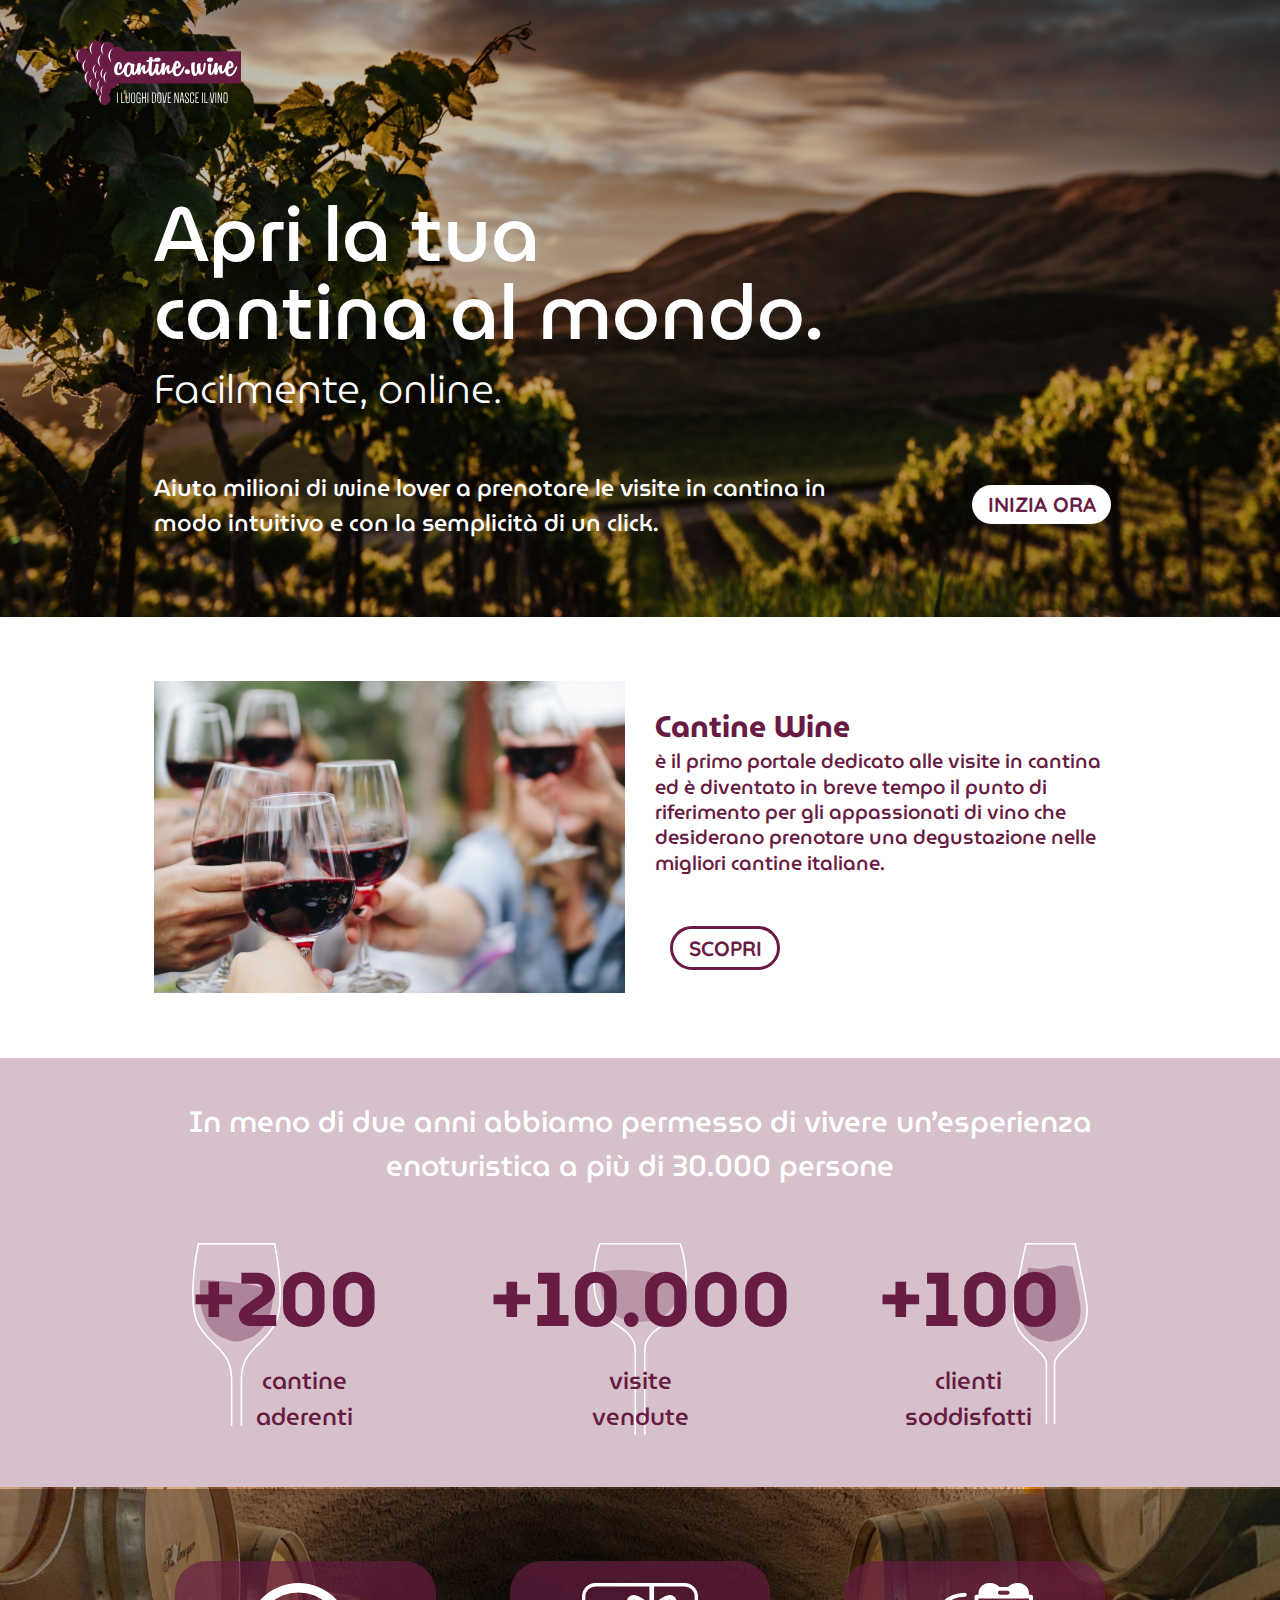
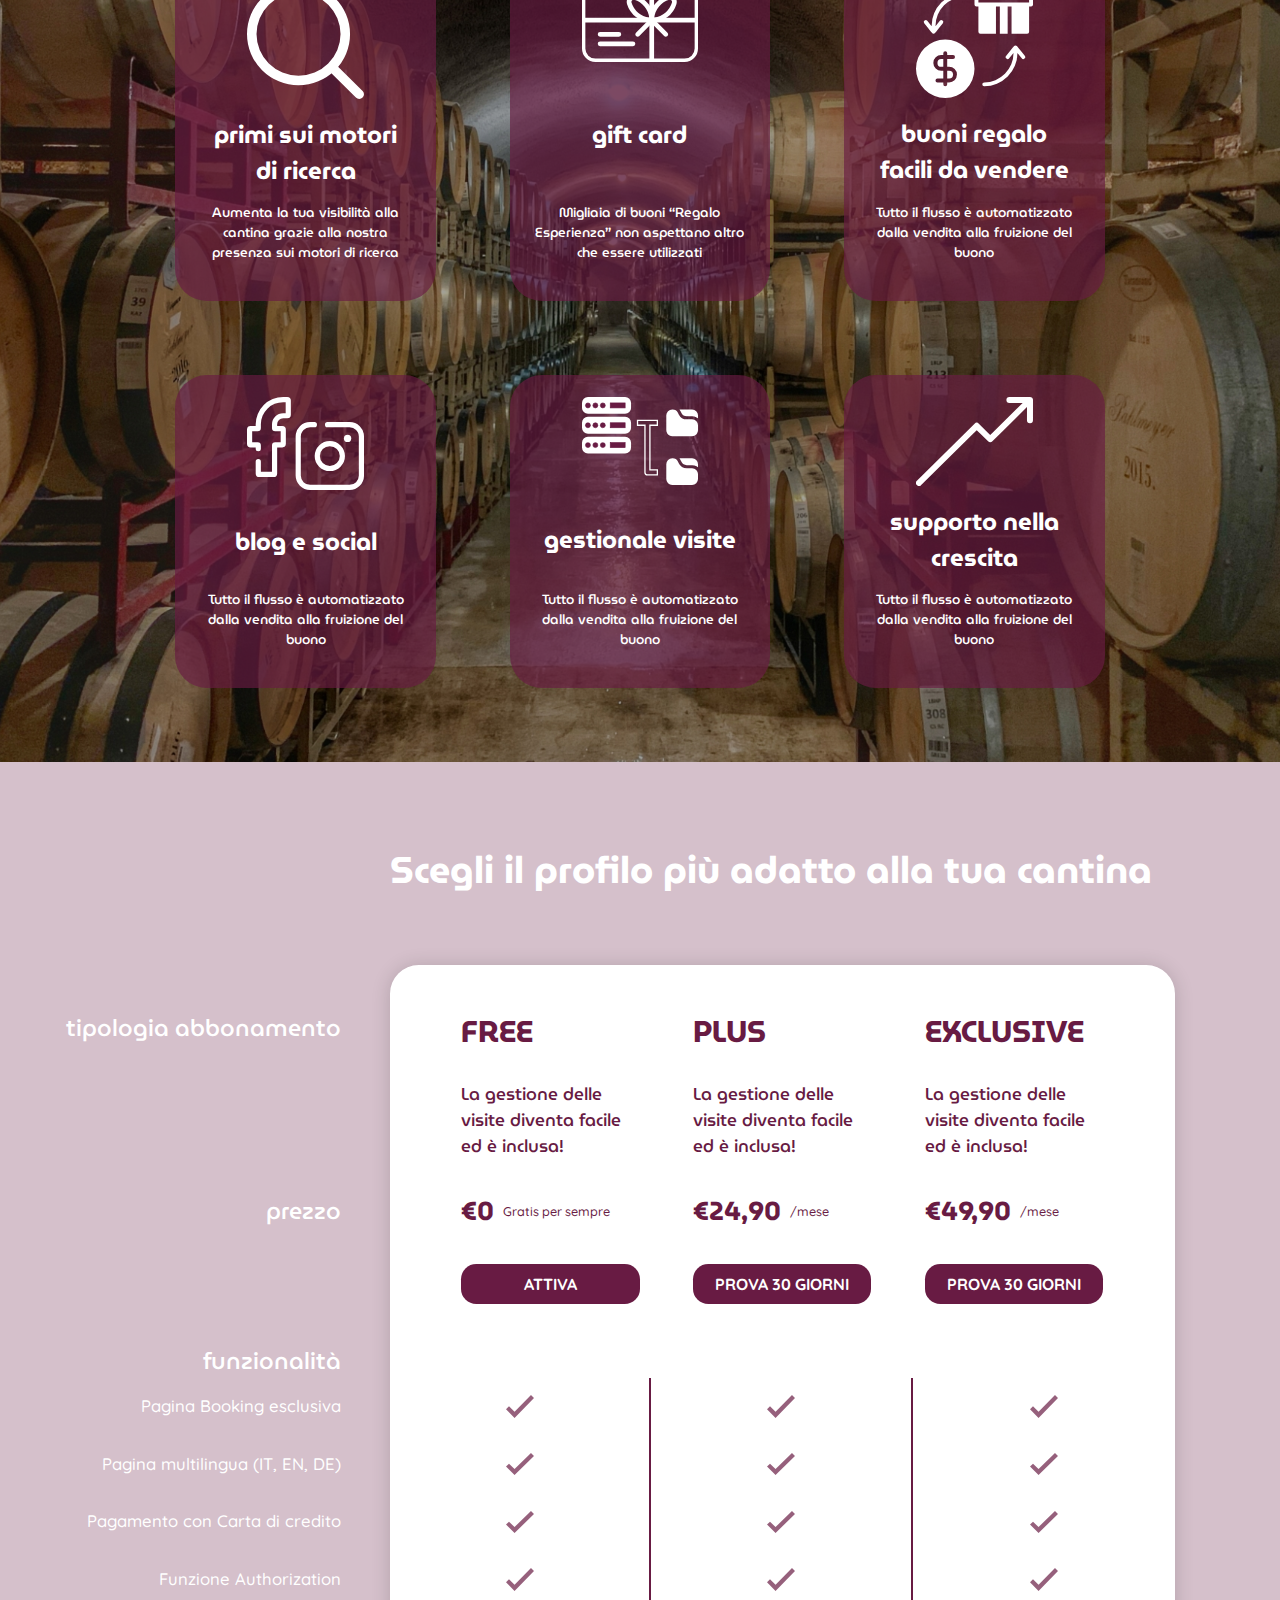
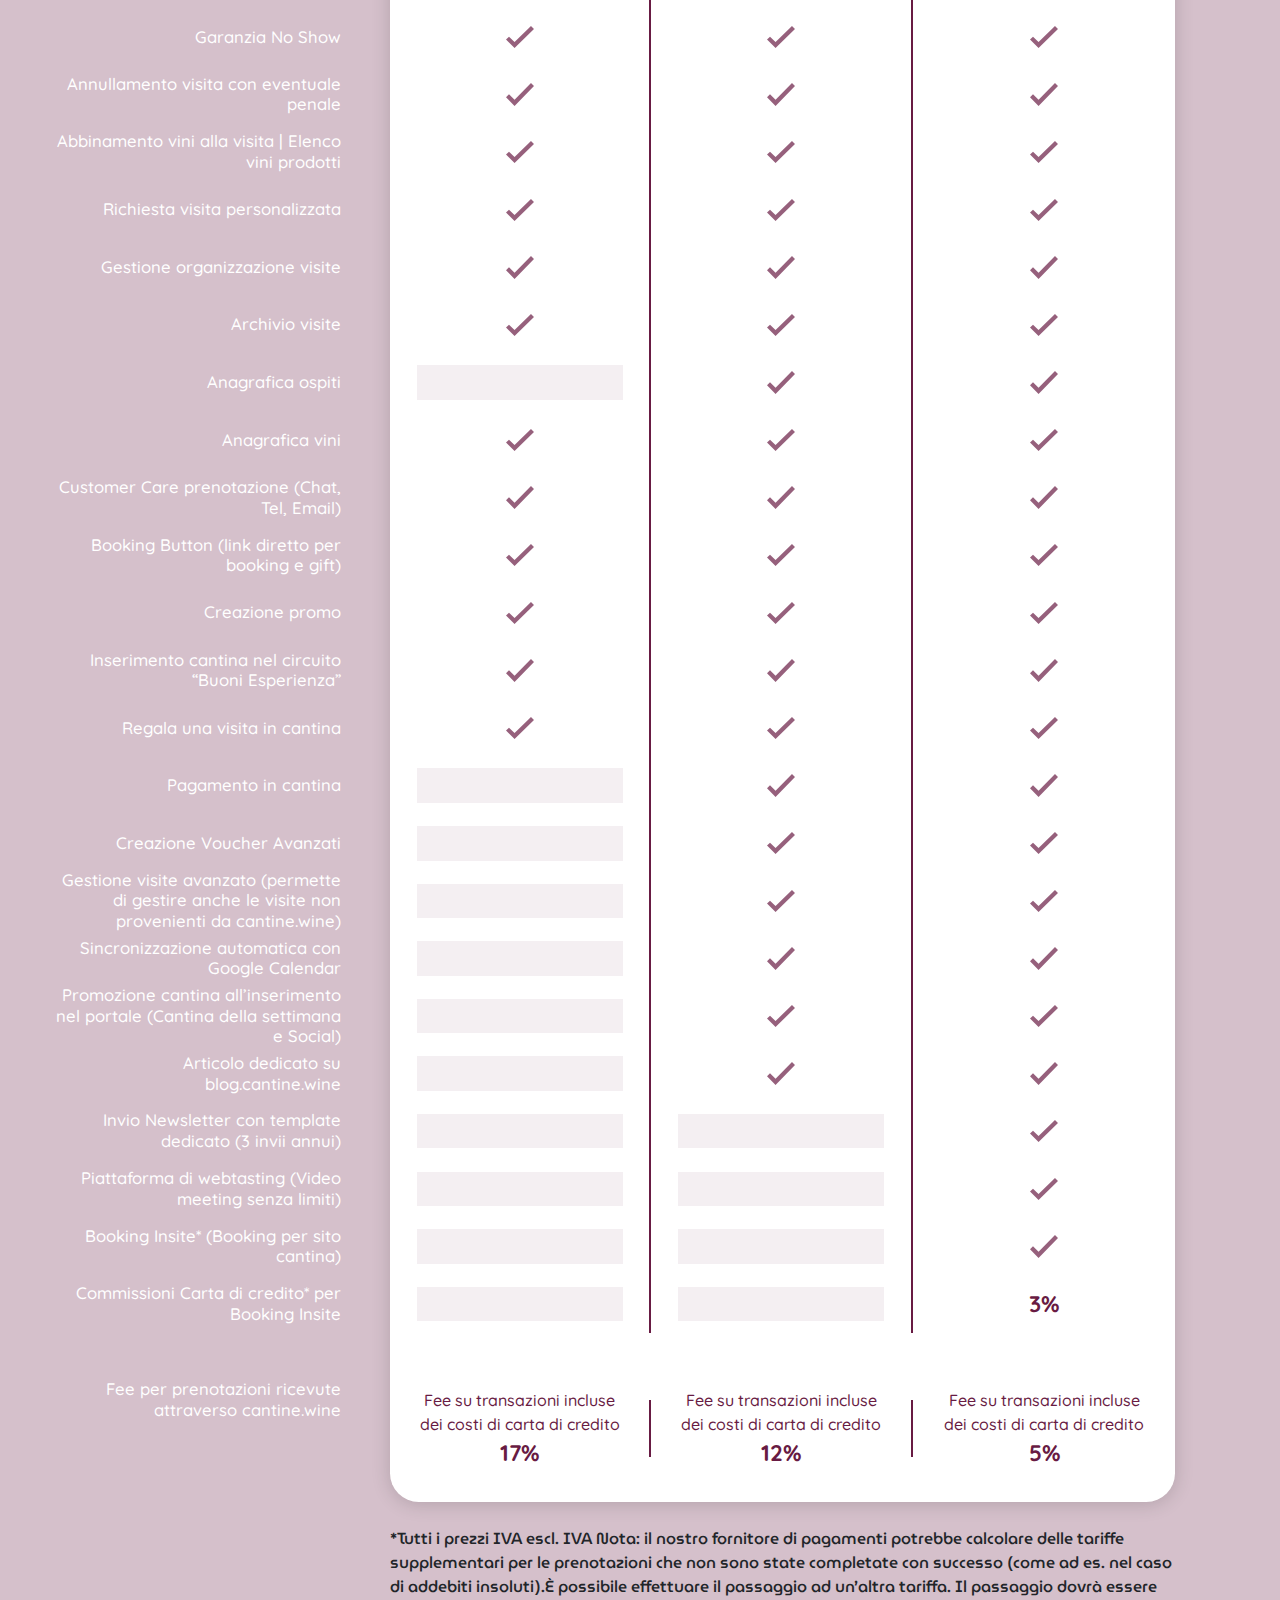
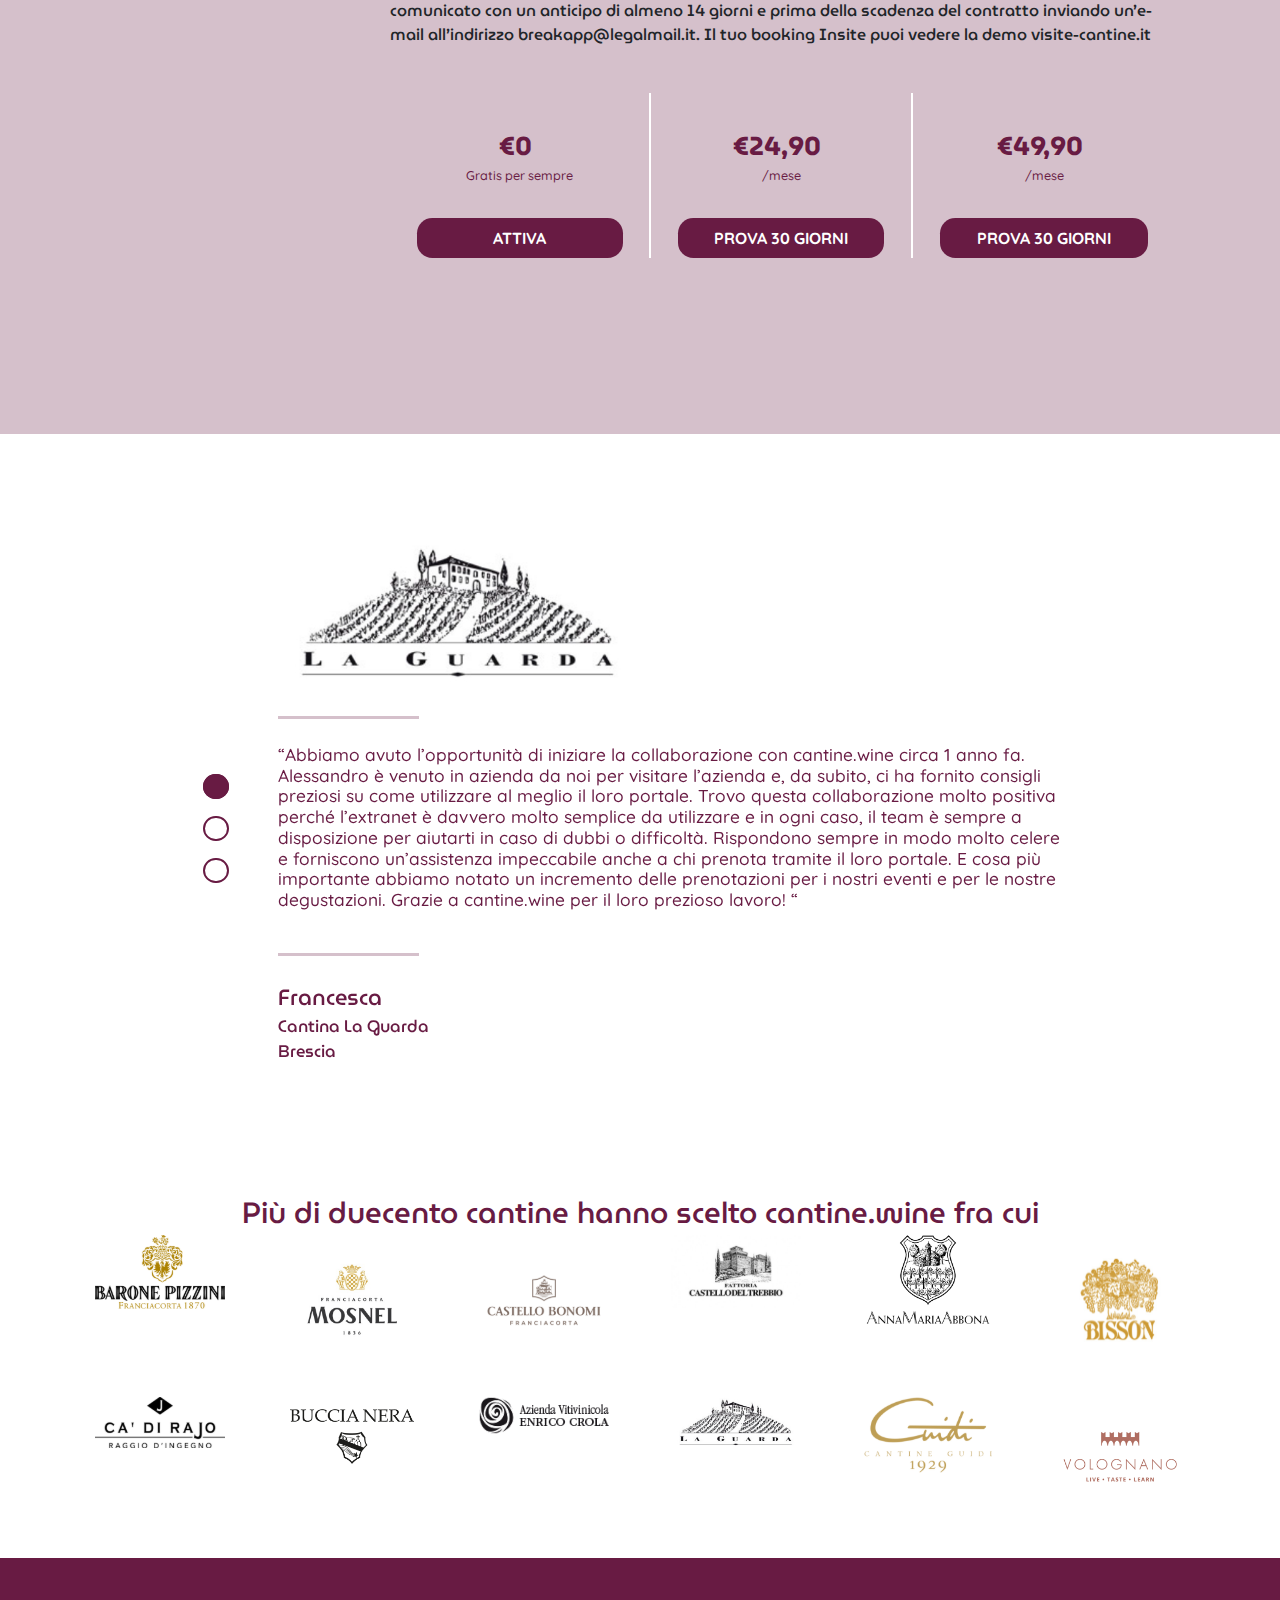
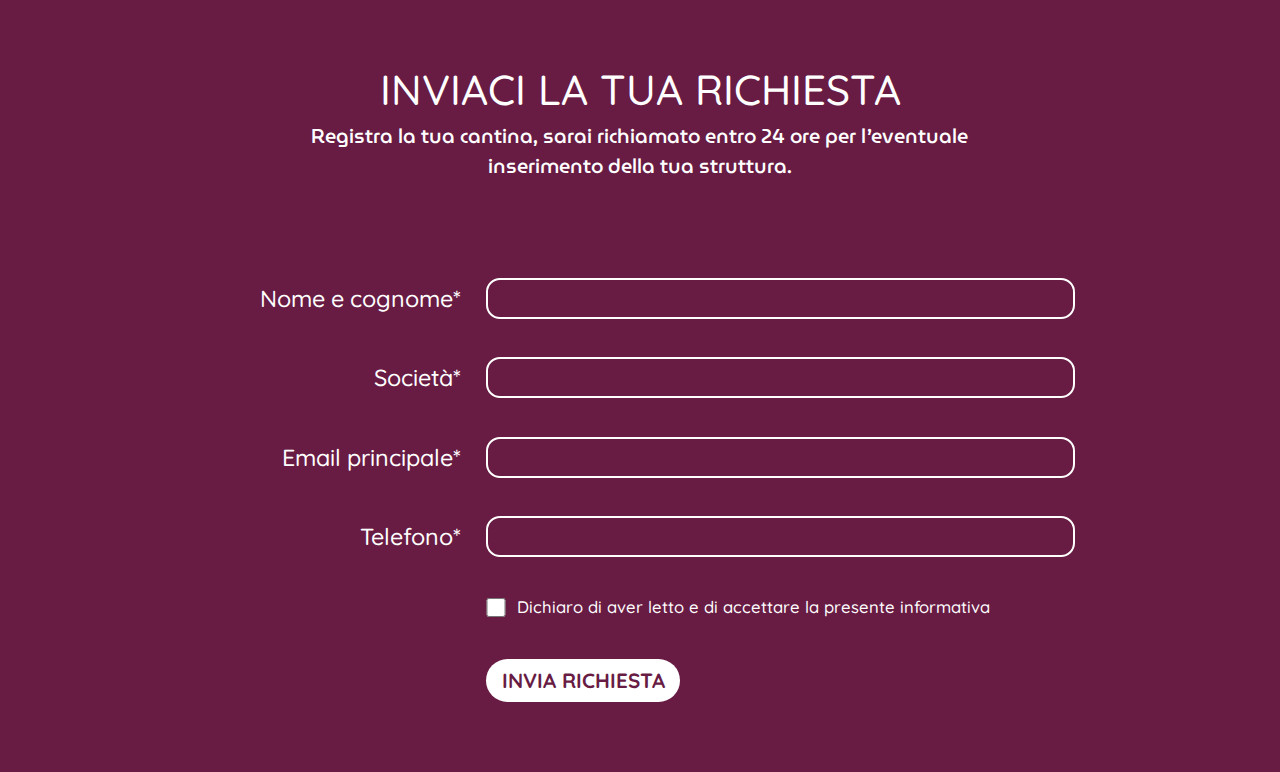
==== commit 8e4a3660: "finish project" ====
--- a/app/index.html
+++ b/app/index.html
@@ -6,9 +6,11 @@
 	<meta http-equiv="X-UA-Compatible" content="ie=edge">
 	<title>Cantine</title>
 	
-	<link href="https://fonts.googleapis.com/css2?family=MuseoModerno:wght@100;300;400;500;600;700;800;900&display=swap" rel="stylesheet">
+	<link href="https://fonts.googleapis.com/css2?family=MuseoModerno:wght@300;400;500;600;700&family=Quicksand:wght@700&display=swap" rel="stylesheet">
 <link rel="stylesheet" href="css/libs.min.css">
+
 	<link rel="stylesheet" href="css/style.min.css">
+	<link rel="stylesheet" href="css/slick.css">
 </head>
 <body>
 
@@ -72,6 +74,7 @@
 </section>
 <!-- end about -->
 
+<!-- start vine -->
 <div class="vine">
 	<div class="container-fluid">
 		<div class="vine__title">
@@ -130,9 +133,2374 @@
 		</div>
 	</div>
 </div>
+<!-- end vine -->
+
+<!-- start item section -->
+<section class="item-section">
+	<div class="container-fluid">
+		<div class="row">
+			<div class="col-lg-4 col-md-6 col-sm-6 col-6">
+				<div class="item">
+					<img src="img/icon1.svg" alt="">
+					<h3>primi sui 
+motori di ricerca</h3>
+<p>Aumenta la tua visibilità alla cantina grazie alla nostra presenza sui motori di ricerca
+</p>
+				</div>
+			</div>
+
+			<div class="col-lg-4 col-md-6 col-sm-6 col-6">
+				<div class="item">
+					<img src="img/icon2.svg" alt="">
+					<h3>gift card</h3>
+<p>Migliaia di buoni “Regalo Esperienza” non aspettano altro che essere utilizzati
+</p>
+				</div>
+			</div>
+
+			<div class="col-lg-4 col-md-6 col-sm-6 col-6">
+				<div class="item">
+					<img src="img/icon3.svg" alt="">
+					<h3>buoni regalo  facili da vendere</h3>
+<p>Tutto il flusso è automatizzato dalla vendita alla fruizione del buono
+
+</p>
+				</div>
+			</div>
+
+			<div class="col-lg-4 col-md-6 col-sm-6 col-6">
+				<div class="item">
+					<img src="img/icon4.svg" alt="">
+					<h3>blog e social</h3>
+<p>Tutto il flusso è automatizzato dalla vendita alla fruizione del buono
+
+</p>
+				</div>
+			</div>
+
+			<div class="col-lg-4 col-md-6 col-sm-6 col-6">
+				<div class="item">
+					<img src="img/icon5.svg" alt="">
+					<h3>gestionale 
+visite</h3>
+<p>Tutto il flusso è automatizzato dalla vendita alla fruizione del buono
+
+</p>
+				</div>
+			</div>
+
+			<div class="col-lg-4 col-md-6 col-sm-6 col-6">
+				<div class="item">
+					<img src="img/icon6.svg" alt="">
+					<h3>supporto 
+nella crescita</h3>
+<p>Tutto il flusso è automatizzato dalla vendita alla fruizione del buono
+
+</p>
+				</div>
+			</div>
+
+
+		</div>
+	</div>
+</section>
+<!-- end item section -->
+
+<!-- start table section -->
+<section class="table-section">
+	<div class="titles__column">
+		<div class="table-left__header">
+			<div class="type">tipologia abbonamento</div>
+			<div class="left-price">prezzo</div>
+			<div>funzionalità</div>
+		</div>
+
+		<div class="table-left-title">
+			Pagina Booking esclusiva
+		</div>
+
+		<div class="table-left-title">
+			Pagina multilingua (IT, EN, DE)
+		</div>
+
+		<div class="table-left-title">
+			Pagamento con Carta di credito
+		</div>
+
+		<div class="table-left-title">
+			Funzione Authorization
+		</div>
+
+		<div class="table-left-title">
+		Garanzia No Show
+		</div>
+
+		<div class="table-left-title">
+			Annullamento visita con eventuale penale
+		</div>
+
+		<div class="table-left-title">
+			Abbinamento vini alla visita | Elenco vini prodotti
+		</div>
+
+		<div class="table-left-title">
+			Richiesta visita personalizzata
+		</div>
+
+		<div class="table-left-title">
+			Gestione organizzazione visite
+		</div>
+
+		<div class="table-left-title">
+			Archivio visite
+		</div>
+
+		<div class="table-left-title">
+			Anagrafica ospiti
+		</div>
+
+		<div class="table-left-title">
+			Anagrafica vini
+		</div>
+
+		<div class="table-left-title">
+			Customer Care prenotazione (Chat, Tel, Email)
+		</div>
+
+		<div class="table-left-title">
+			Booking Button 
+(link diretto per booking e gift)
+		</div>
+
+		<div class="table-left-title">
+			Creazione promo
+		</div>
+
+		<div class="table-left-title">
+			Inserimento cantina nel circuito “Buoni Esperienza”
+
+		</div>
+
+		<div class="table-left-title">
+			Regala una visita in cantina
+		</div>
+
+		<div class="table-left-title">
+			Pagamento in cantina
+		</div>
+
+		<div class="table-left-title">
+			Creazione Voucher Avanzati
+		</div>
+
+		<div class="table-left-title">
+			Gestione visite avanzato (permette di gestire anche le visite non provenienti da cantine.wine)
+		</div>
+
+		<div class="table-left-title">
+			Sincronizzazione automatica con Google Calendar
+		</div>
+
+		<div class="table-left-title">
+			Promozione cantina all’inserimento nel portale (Cantina della settimana e Social)
+		</div>
+
+		<div class="table-left-title">
+			Articolo dedicato su blog.cantine.wine
+		</div>
+
+		<div class="table-left-title">
+			Invio Newsletter con template dedicato (3 invii annui)
+		</div>
+
+		<div class="table-left-title">
+			Piattaforma di webtasting 
+(Video meeting senza limiti)
+		</div>
+
+		<div class="table-left-title">
+			Booking Insite* 
+(Booking per sito cantina)
+		</div>
+
+		<div class="table-left-title">
+			Commissioni Carta di credito* 
+per Booking Insite
+		</div>
+
+		<div class="table-left-title table-left-title--last">
+			Fee per prenotazioni ricevute attraverso cantine.wine
+		</div>
+
+
+
+	</div>
+
+	<div class="table-column">
+		<div class="table-title">
+			Scegli il profilo più adatto alla tua cantina
+		</div>
+		<div class="table">
+			<div class="tab-top">
+				<div class="tabs table__row">
+				<div class="table__col tab">FREE</div>
+				<div class="table__col tab">PLUS</div>
+				<div class="table__col tab">EXCLUSIVE</div>
+			</div>
+
+			<div class="table__row">
+				<div class="table__col table-text">La gestione delle visite diventa facile ed è inclusa!</div>
+				<div class="table__col table-text">La gestione delle visite diventa facile ed è inclusa!</div>
+				<div class="table__col table-text">La gestione delle visite diventa facile ed è inclusa!</div>
+			</div>
+
+<div class="table__row">
+				<div class="table__col table-price-col">
+					<div class="price">
+						€0
+					</div>
+					<div class="price-text">
+						Gratis per sempre
+					</div>
+				</div>
+
+				<div class="table__col table-price-col">
+					<div class="price">
+						€24,90
+					</div>
+					<div class="price-text">
+						/mese
+					</div>
+				</div>
+
+				<div class="table__col table-price-col">
+					<div class="price">
+						€49,90
+					</div>
+					<div class="price-text">
+						/mese
+					</div>
+				</div>
+
+			</div>
+
+			<div class="tabs table__row">
+				<div class="table__col table-button"><div class="button">ATTIVA</div></div>
+				<div class="table__col table-button">
+					<div class="button">
+						PROVA 30 GIORNI
+					</div>
+				</div>
+				<div class="table__col table-button">
+					<div class="button">PROVA 30 GIORNI</div></div>
+			</div>
+			</div>
+			
+
+			
+
+
+			
+			
+
+			<div class="table__row">
+				<div class="table__col table-col-tick">
+					<img src="img/tick.svg">
+				</div>
+
+				<div class="table__col table-col-tick">
+					<img src="img/tick.svg">
+				</div>
+
+				<div class="table__col table-col-tick">
+					<img src="img/tick.svg">
+				</div>
+
+			</div>
+
+			<div class="table__row">
+				<div class="table__col table-col-tick">
+					<img src="img/tick.svg">
+				</div>
+
+				<div class="table__col table-col-tick">
+					<img src="img/tick.svg">
+				</div>
+
+				<div class="table__col table-col-tick">
+					<img src="img/tick.svg">
+				</div>
+
+			</div>
+
+			<div class="table__row">
+				<div class="table__col table-col-tick">
+					<img src="img/tick.svg">
+				</div>
+
+				<div class="table__col table-col-tick">
+					<img src="img/tick.svg">
+				</div>
+
+				<div class="table__col table-col-tick">
+					<img src="img/tick.svg">
+				</div>
+
+			</div>
+
+			<div class="table__row">
+				<div class="table__col table-col-tick">
+					<img src="img/tick.svg">
+				</div>
+
+				<div class="table__col table-col-tick">
+					<img src="img/tick.svg">
+				</div>
+
+				<div class="table__col table-col-tick">
+					<img src="img/tick.svg">
+				</div>
+
+			</div>
+
+			<div class="table__row">
+				<div class="table__col table-col-tick">
+					<img src="img/tick.svg">
+				</div>
+
+				<div class="table__col table-col-tick">
+					<img src="img/tick.svg">
+				</div>
+
+				<div class="table__col table-col-tick">
+					<img src="img/tick.svg">
+				</div>
+
+			</div>
+
+			<div class="table__row">
+				<div class="table__col table-col-tick">
+					<img src="img/tick.svg">
+				</div>
+
+				<div class="table__col table-col-tick">
+					<img src="img/tick.svg">
+				</div>
+
+				<div class="table__col table-col-tick">
+					<img src="img/tick.svg">
+				</div>
+
+			</div>
+
+			<div class="table__row">
+				<div class="table__col table-col-tick">
+					<img src="img/tick.svg">
+				</div>
+
+				<div class="table__col table-col-tick">
+					<img src="img/tick.svg">
+				</div>
+
+				<div class="table__col table-col-tick">
+					<img src="img/tick.svg">
+				</div>
+
+			</div>
+
+			<div class="table__row">
+				<div class="table__col table-col-tick">
+					<img src="img/tick.svg">
+				</div>
+
+				<div class="table__col table-col-tick">
+					<img src="img/tick.svg">
+				</div>
+
+				<div class="table__col table-col-tick">
+					<img src="img/tick.svg">
+				</div>
+
+			</div>
+
+			<div class="table__row">
+				<div class="table__col table-col-tick">
+					<img src="img/tick.svg">
+				</div>
+
+				<div class="table__col table-col-tick">
+					<img src="img/tick.svg">
+				</div>
+
+				<div class="table__col table-col-tick">
+					<img src="img/tick.svg">
+				</div>
+
+			</div>
+
+			<div class="table__row">
+				<div class="table__col table-col-tick">
+					<img src="img/tick.svg">
+				</div>
+
+				<div class="table__col table-col-tick">
+					<img src="img/tick.svg">
+				</div>
+
+				<div class="table__col table-col-tick">
+					<img src="img/tick.svg">
+				</div>
+
+			</div>
+
+			
+
+			<div class="table__row">
+				<div class="table__col table-col-tick">
+					<span></span>
+				</div>
+
+				<div class="table__col table-col-tick">
+					<img src="img/tick.svg">
+				</div>
+
+				<div class="table__col table-col-tick">
+					<img src="img/tick.svg">
+				</div>
+
+			</div>
+
+			<div class="table__row">
+				<div class="table__col table-col-tick">
+					<img src="img/tick.svg">
+				</div>
+
+				<div class="table__col table-col-tick">
+					<img src="img/tick.svg">
+				</div>
+
+				<div class="table__col table-col-tick">
+					<img src="img/tick.svg">
+				</div>
+
+			</div>
+
+			<div class="table__row">
+				<div class="table__col table-col-tick">
+					<img src="img/tick.svg">
+				</div>
+
+				<div class="table__col table-col-tick">
+					<img src="img/tick.svg">
+				</div>
+
+				<div class="table__col table-col-tick">
+					<img src="img/tick.svg">
+				</div>
+
+			</div>
+
+			<div class="table__row">
+				<div class="table__col table-col-tick">
+					<img src="img/tick.svg">
+				</div>
+
+				<div class="table__col table-col-tick">
+					<img src="img/tick.svg">
+				</div>
+
+				<div class="table__col table-col-tick">
+					<img src="img/tick.svg">
+				</div>
+
+			</div>
+
+			<div class="table__row">
+				<div class="table__col table-col-tick">
+					<img src="img/tick.svg">
+				</div>
+
+				<div class="table__col table-col-tick">
+					<img src="img/tick.svg">
+				</div>
+
+				<div class="table__col table-col-tick">
+					<img src="img/tick.svg">
+				</div>
+
+			</div>
+
+			<div class="table__row">
+				<div class="table__col table-col-tick">
+					<img src="img/tick.svg">
+				</div>
+
+				<div class="table__col table-col-tick">
+					<img src="img/tick.svg">
+				</div>
+
+				<div class="table__col table-col-tick">
+					<img src="img/tick.svg">
+				</div>
+
+			</div>
+
+			<div class="table__row">
+				<div class="table__col table-col-tick">
+					<img src="img/tick.svg">
+				</div>
+
+				<div class="table__col table-col-tick">
+					<img src="img/tick.svg">
+				</div>
+
+				<div class="table__col table-col-tick">
+					<img src="img/tick.svg">
+				</div>
+
+			</div>
+
+		
+
+			<div class="table__row">
+				<div class="table__col table-col-tick">
+					<span></span>
+				</div>
+
+				<div class="table__col table-col-tick">
+					<img src="img/tick.svg">
+				</div>
+
+				<div class="table__col table-col-tick">
+					<img src="img/tick.svg">
+				</div>
+
+			</div>
+
+			<div class="table__row">
+				<div class="table__col table-col-tick">
+					<span></span>
+				</div>
+
+				<div class="table__col table-col-tick">
+					<img src="img/tick.svg">
+				</div>
+
+				<div class="table__col table-col-tick">
+					<img src="img/tick.svg">
+				</div>
+
+			</div>
+
+			<div class="table__row">
+				<div class="table__col table-col-tick">
+					<span></span>
+				</div>
+
+				<div class="table__col table-col-tick">
+					<img src="img/tick.svg">
+				</div>
+
+				<div class="table__col table-col-tick">
+					<img src="img/tick.svg">
+				</div>
+
+			</div>
+
+			<div class="table__row">
+				<div class="table__col table-col-tick">
+					<span></span>
+				</div>
+
+				<div class="table__col table-col-tick">
+					<img src="img/tick.svg">
+				</div>
+
+				<div class="table__col table-col-tick">
+					<img src="img/tick.svg">
+				</div>
+
+			</div>
+			<div class="table__row">
+				<div class="table__col table-col-tick">
+					<span></span>
+				</div>
+
+				<div class="table__col table-col-tick">
+					<img src="img/tick.svg">
+				</div>
+
+				<div class="table__col table-col-tick">
+					<img src="img/tick.svg">
+				</div>
+
+			</div>
+
+			<div class="table__row">
+				<div class="table__col table-col-tick">
+					<span></span>
+				</div>
+
+				<div class="table__col table-col-tick">
+					<img src="img/tick.svg">
+				</div>
+
+				<div class="table__col table-col-tick">
+					<img src="img/tick.svg">
+				</div>
+
+			</div>
+
+
+			<div class="table__row">
+				<div class="table__col table-col-tick">
+					<span></span>
+				</div>
+
+				<div class="table__col table-col-tick">
+					<span></span>
+				</div>
+
+				<div class="table__col table-col-tick">
+					<img src="img/tick.svg">
+				</div>
+
+			</div>
+			<div class="table__row">
+				<div class="table__col table-col-tick">
+					<span></span>
+				</div>
+
+				<div class="table__col table-col-tick">
+					<span></span>
+				</div>
+
+				<div class="table__col table-col-tick">
+					<img src="img/tick.svg">
+				</div>
+
+			</div>
+			<div class="table__row">
+				<div class="table__col table-col-tick">
+					<span></span>
+				</div>
+
+				<div class="table__col table-col-tick">
+					<span></span>
+				</div>
+
+				<div class="table__col table-col-tick">
+					<img src="img/tick.svg">
+				</div>
+
+			</div>
+			<div class="table__row">
+				<div class="table__col table-col-tick">
+					<span></span>
+				</div>
+
+				<div class="table__col table-col-tick">
+					<span></span>
+				</div>
+
+				<div class="table__col table-col-tick">
+					<div class="tick-text">
+						3%
+					</div>
+				</div>
+
+			</div>
+
+			<div class="table__row table__row-text">
+				<div class="table__col table-col-tick">
+					<div class="tick-p">
+						Fee su transazioni incluse dei costi di carta di credito
+						<div class="tick-text">
+						17%
+					</div>
+
+					</div>
+
+				</div>
+
+				<div class="table__col table-col-tick">
+					<div class="tick-p">
+						Fee su transazioni incluse dei costi di carta di credito 
+
+						<div class="tick-text">
+						12%
+					</div>
+
+					</div>
+
+				</div>
+
+
+				<div class="table__col table-col-tick">
+					<div class="tick-p">
+						Fee su transazioni incluse dei costi di carta di credito 
+						<div class="tick-text">
+						5%
+					</div>
+
+					</div>
+
+				</div>
+
+			</div>
+
+			
+			
+			
+		</div>
+
+		<div class="table-footer-text">
+			*Tutti i prezzi IVA escl. IVA Nota: il nostro fornitore di pagamenti potrebbe calcolare delle tariffe supplementari per le prenotazioni che non sono state completate con successo (come ad es. nel caso di addebiti insoluti).È possibile effettuare il passaggio ad un’altra tariffa. Il passaggio dovrà essere comunicato con un anticipo di almeno 14 giorni e prima della scadenza del contratto inviando un’e-mail all’indirizzo breakapp@legalmail.it. Il tuo booking Insite puoi vedere la demo visite-cantine.it
+
+		</div>
+
+
+<div class="table-footer-row">
+	<div class="table__row">
+				<div class="table__col table-price-col">
+					<div class="price">
+						€0
+					</div>
+					<div class="price-text">
+						Gratis per sempre
+					</div>
+				</div>
+
+				<div class="table__col table-price-col">
+					<div class="price">
+						€24,90
+					</div>
+					<div class="price-text">
+						/mese
+					</div>
+				</div>
+
+				<div class="table__col table-price-col">
+					<div class="price">
+						€49,90
+					</div>
+					<div class="price-text">
+						/mese
+					</div>
+				</div>
+
+			</div>
+
+			<div class="tabs table__row">
+				<div class="table__col table-button"><div class="button">ATTIVA</div></div>
+				<div class="table__col table-button">
+					<div class="button">
+						PROVA 30 GIORNI
+					</div>
+				</div>
+				<div class="table__col table-button">
+					<div class="button">PROVA 30 GIORNI</div></div>
+			</div>
+</div>
+		
+	</div>
+
+</section>
+<!-- end table section -->
+
+
+
+
+
+
+<!-- start mobile-table section -->
+
+<section class="table-section table-section--mobile">
+<div class="container-fluid">
+	<div class="table-title">
+			Scegli il profilo più adatto alla tua cantina
+		</div>
+
+		<div class="tabs table__row">
+				<div class="table__col tab tab-mobile">FREE</div>
+				<div class="table__col tab tab-mobile">PLUS</div>
+				<div class="table__col tab tab-mobile">EXCLUSIVE</div>
+			</div>
+
+
+		<div class="table-wrapper">
+			<div class="tab-content">
+				<div class="table__row table__row--header">
+				<div class="table__col table-price-col">
+					
+					<div class="tab-content-title">
+						FREE
+					</div>
+
+					<div class="tab-content-p">
+						La gestione delle visite diventa facile ed è inclusa!
+					</div>
+<div class="price">
+						€0
+					</div><div class="price-text">
+						Gratis per sempre
+					</div>
+	<div class="table__col table-button"><div class="button">ATTIVA</div></div>	<div class="table-left__header">funzionalità</div>			
+				</div>
+
+
+			</div>
+
+			<div class="tab-content-wrapper">
+					<div class="titles__column">
+	
+
+		<div class="table-left-title">
+			Pagina Booking esclusiva
+		</div>
+
+		<div class="table-left-title">
+			Pagina multilingua (IT, EN, DE)
+		</div>
+
+		<div class="table-left-title">
+			Pagamento con Carta di credito
+		</div>
+
+		<div class="table-left-title">
+			Funzione Authorization
+		</div>
+
+		<div class="table-left-title">
+		Garanzia No Show
+		</div>
+
+		<div class="table-left-title">
+			Annullamento visita con eventuale penale
+		</div>
+
+		<div class="table-left-title">
+			Abbinamento vini alla visita | Elenco vini prodotti
+		</div>
+
+		<div class="table-left-title">
+			Richiesta visita personalizzata
+		</div>
+
+		<div class="table-left-title">
+			Gestione organizzazione visite
+		</div>
+
+		<div class="table-left-title">
+			Archivio visite
+		</div>
+
+		<div class="table-left-title">
+			Anagrafica ospiti
+		</div>
+
+		<div class="table-left-title">
+			Anagrafica vini
+		</div>
+
+		<div class="table-left-title">
+			Customer Care prenotazione (Chat, Tel, Email)
+		</div>
+
+		<div class="table-left-title">
+			Booking Button 
+(link diretto per booking e gift)
+		</div>
+
+		<div class="table-left-title">
+			Creazione promo
+		</div>
+
+		<div class="table-left-title">
+			Inserimento cantina nel circuito “Buoni Esperienza”
+
+		</div>
+
+		<div class="table-left-title">
+			Regala una visita in cantina
+		</div>
+
+		<div class="table-left-title">
+			Pagamento in cantina
+		</div>
+
+		<div class="table-left-title">
+			Creazione Voucher Avanzati
+		</div>
+
+		<div class="table-left-title">
+			Gestione visite avanzato (permette di gestire anche le visite non provenienti da cantine.wine)
+		</div>
+
+		<div class="table-left-title">
+			Sincronizzazione automatica con Google Calendar
+		</div>
+
+		<div class="table-left-title">
+			Promozione cantina all’inserimento nel portale (Cantina della settimana e Social)
+		</div>
+
+		<div class="table-left-title">
+			Articolo dedicato su blog.cantine.wine
+		</div>
+
+		<div class="table-left-title">
+			Invio Newsletter con template dedicato (3 invii annui)
+		</div>
+
+		<div class="table-left-title">
+			Piattaforma di webtasting 
+(Video meeting senza limiti)
+		</div>
+
+		<div class="table-left-title">
+			Booking Insite* 
+(Booking per sito cantina)
+		</div>
+
+		<div class="table-left-title">
+			Commissioni Carta di credito* 
+per Booking Insite
+		</div>
+
+		<div class="table-left-title table-left-title--last">
+			Fee per prenotazioni ricevute attraverso cantine.wine
+		</div>
+
+
+
+	</div>
+
+	<div class="table-column">
+		
+		<div class="table">
+
+			<div class="table__row">
+				<div class="table__col table-col-tick">
+					<img src="img/tick.svg">
+				</div>
+
+				
+
+			</div>
+
+			<div class="table__row">
+				<div class="table__col table-col-tick">
+					<img src="img/tick.svg">
+				</div>
+
+				
+			</div>
+
+			<div class="table__row">
+				<div class="table__col table-col-tick">
+					<img src="img/tick.svg">
+				</div>
+
+				
+
+			</div>
+
+			<div class="table__row">
+				<div class="table__col table-col-tick">
+					<img src="img/tick.svg">
+				</div>
+
+
+			</div>
+
+			<div class="table__row">
+				<div class="table__col table-col-tick">
+					<img src="img/tick.svg">
+				</div>
+
+				
+
+			</div>
+
+			<div class="table__row">
+				<div class="table__col table-col-tick">
+					<img src="img/tick.svg">
+				</div>
+
+				
+
+			</div>
+
+			<div class="table__row">
+				<div class="table__col table-col-tick">
+					<img src="img/tick.svg">
+				</div>
+
+				
+
+			</div>
+
+			<div class="table__row">
+				<div class="table__col table-col-tick">
+					<img src="img/tick.svg">
+				</div>
+
+				
+
+			</div>
+
+			<div class="table__row">
+				<div class="table__col table-col-tick">
+					<img src="img/tick.svg">
+				</div>
+
+
+			</div>
+
+			<div class="table__row">
+				<div class="table__col table-col-tick">
+					<img src="img/tick.svg">
+				</div>
+
+				
+
+			</div>
+
+			
+
+			<div class="table__row">
+				<div class="table__col table-col-tick">
+					<span></span>
+				</div>
+
+				
+
+			</div>
+
+			<div class="table__row">
+				<div class="table__col table-col-tick">
+					<img src="img/tick.svg">
+				</div>
+
+				
+
+
+			</div>
+
+			<div class="table__row">
+				<div class="table__col table-col-tick">
+					<img src="img/tick.svg">
+				</div>
+
+				
+
+			</div>
+
+			<div class="table__row">
+				<div class="table__col table-col-tick">
+					<img src="img/tick.svg">
+				</div>
+
+
+			</div>
+
+			<div class="table__row">
+				<div class="table__col table-col-tick">
+					<img src="img/tick.svg">
+				</div>
+
+				
+
+			</div>
+
+			<div class="table__row">
+				<div class="table__col table-col-tick">
+					<img src="img/tick.svg">
+				</div>
+
+				
+			</div>
+
+			<div class="table__row">
+				<div class="table__col table-col-tick">
+					<img src="img/tick.svg">
+				</div>
+
+				
+
+			</div>
+
+		
+
+			<div class="table__row">
+				<div class="table__col table-col-tick">
+					<span></span>
+				</div>
+
+				
+
+			</div>
+
+			<div class="table__row">
+				<div class="table__col table-col-tick">
+					<span></span>
+				</div>
+
+				
+
+			</div>
+
+			<div class="table__row">
+				<div class="table__col table-col-tick">
+					<span></span>
+				</div>
+
+				
+
+			</div>
+
+			<div class="table__row">
+				<div class="table__col table-col-tick">
+					<span></span>
+				</div>
+
+				
+
+			</div>
+			<div class="table__row">
+				<div class="table__col table-col-tick">
+					<span></span>
+				</div>
+
+				
+
+			</div>
+
+			<div class="table__row">
+				<div class="table__col table-col-tick">
+					<span></span>
+				</div>
+
+				
+
+			</div>
+
+
+			<div class="table__row">
+				<div class="table__col table-col-tick">
+					<span></span>
+				</div>
+
+				
+			</div>
+			<div class="table__row">
+				<div class="table__col table-col-tick">
+					<span></span>
+				</div>
+
+				
+
+			</div>
+			<div class="table__row">
+				<div class="table__col table-col-tick">
+					<span></span>
+				</div>
+
+			</div>
+			<div class="table__row">
+				<div class="table__col table-col-tick">
+					<span></span>
+				</div>
+
+
+			</div>
+
+			<div class="table__row table__row-text">
+				<div class="table__col table-col-tick">
+					<div class="tick-p">
+						Fee su transazioni incluse dei costi di carta di credito
+						<div class="tick-text">
+						17%
+					</div>
+
+					</div>
+
+				</div>
+
+			
+
+
+			</div>
+
+			
+			
+			
+		</div>
+
+	
+
+
+
+		
+	</div>
+
+			</div>
+
+			
+				
+				
+				<div class="table-footer-text">
+			*Tutti i prezzi IVA escl. IVA Nota: il nostro fornitore di pagamenti potrebbe calcolare delle tariffe supplementari per le prenotazioni che non sono state completate con successo (come ad es. nel caso di addebiti insoluti).È possibile effettuare il passaggio ad un’altra tariffa. Il passaggio dovrà essere comunicato con un anticipo di almeno 14 giorni e prima della scadenza del contratto inviando un’e-mail all’indirizzo breakapp@legalmail.it. Il tuo booking Insite puoi vedere la demo visite-cantine.it
+
+		</div>
+		<div class="table-footer-row">
+	<div class="table__row">
+				<div class="table__col table-price-col table-price-col-footer">
+					<div class="price">
+						€0
+					</div>
+					<div class="price-text">
+						Gratis per sempre
+					</div>
+				</div>
+
+			</div>
+
+			<div class="tabs table__row">
+				<div class="table__col table-button"><div class="button">ATTIVA</div></div>
+				
+				
+			</div>
+</div>
+			</div>
+
+
+<!-- start tab content 2 -->
+	<div class="tab-content">
+				<div class="table__row table__row--header">
+				<div class="table__col table-price-col">
+					
+					<div class="tab-content-title">
+						PLUS
+					</div>
+
+					<div class="tab-content-p">
+						La gestione delle visite diventa facile ed è inclusa!
+					</div>
+<div class="price">
+						€24,90
+					</div><div class="price-text">
+						/mese
+					</div>
+	<div class="table__col table-button"><div class="button">PROVA 30 GIORNI</div></div>	<div class="table-left__header">funzionalità</div>			
+				</div>
+
+
+			</div>
+
+			<div class="tab-content-wrapper">
+					<div class="titles__column">
+	
+
+		<div class="table-left-title">
+			Pagina Booking esclusiva
+		</div>
+
+		<div class="table-left-title">
+			Pagina multilingua (IT, EN, DE)
+		</div>
+
+		<div class="table-left-title">
+			Pagamento con Carta di credito
+		</div>
+
+		<div class="table-left-title">
+			Funzione Authorization
+		</div>
+
+		<div class="table-left-title">
+		Garanzia No Show
+		</div>
+
+		<div class="table-left-title">
+			Annullamento visita con eventuale penale
+		</div>
+
+		<div class="table-left-title">
+			Abbinamento vini alla visita | Elenco vini prodotti
+		</div>
+
+		<div class="table-left-title">
+			Richiesta visita personalizzata
+		</div>
+
+		<div class="table-left-title">
+			Gestione organizzazione visite
+		</div>
+
+		<div class="table-left-title">
+			Archivio visite
+		</div>
+
+		<div class="table-left-title">
+			Anagrafica ospiti
+		</div>
+
+		<div class="table-left-title">
+			Anagrafica vini
+		</div>
+
+		<div class="table-left-title">
+			Customer Care prenotazione (Chat, Tel, Email)
+		</div>
+
+		<div class="table-left-title">
+			Booking Button 
+(link diretto per booking e gift)
+		</div>
+
+		<div class="table-left-title">
+			Creazione promo
+		</div>
+
+		<div class="table-left-title">
+			Inserimento cantina nel circuito “Buoni Esperienza”
+
+		</div>
+
+		<div class="table-left-title">
+			Regala una visita in cantina
+		</div>
+
+		<div class="table-left-title">
+			Pagamento in cantina
+		</div>
+
+		<div class="table-left-title">
+			Creazione Voucher Avanzati
+		</div>
+
+		<div class="table-left-title">
+			Gestione visite avanzato (permette di gestire anche le visite non provenienti da cantine.wine)
+		</div>
+
+		<div class="table-left-title">
+			Sincronizzazione automatica con Google Calendar
+		</div>
+
+		<div class="table-left-title">
+			Promozione cantina all’inserimento nel portale (Cantina della settimana e Social)
+		</div>
+
+		<div class="table-left-title">
+			Articolo dedicato su blog.cantine.wine
+		</div>
+
+		<div class="table-left-title">
+			Invio Newsletter con template dedicato (3 invii annui)
+		</div>
+
+		<div class="table-left-title">
+			Piattaforma di webtasting 
+(Video meeting senza limiti)
+		</div>
+
+		<div class="table-left-title">
+			Booking Insite* 
+(Booking per sito cantina)
+		</div>
+
+		<div class="table-left-title">
+			Commissioni Carta di credito* 
+per Booking Insite
+		</div>
+
+		<div class="table-left-title table-left-title--last">
+			Fee per prenotazioni ricevute attraverso cantine.wine
+		</div>
+
+
+
+	</div>
+
+	<div class="table-column">
+		
+		<div class="table">
+
+			<div class="table__row">
+				<div class="table__col table-col-tick">
+					<img src="img/tick.svg">
+				</div>
+
+				
+
+			</div>
+
+			<div class="table__row">
+				<div class="table__col table-col-tick">
+					<img src="img/tick.svg">
+				</div>
+
+				
+			</div>
+
+			<div class="table__row">
+				<div class="table__col table-col-tick">
+					<img src="img/tick.svg">
+				</div>
+
+				
+
+			</div>
+
+			<div class="table__row">
+				<div class="table__col table-col-tick">
+					<img src="img/tick.svg">
+				</div>
+
+
+			</div>
+
+			<div class="table__row">
+				<div class="table__col table-col-tick">
+					<img src="img/tick.svg">
+				</div>
+
+				
+
+			</div>
+
+			<div class="table__row">
+				<div class="table__col table-col-tick">
+					<img src="img/tick.svg">
+				</div>
+
+				
+
+			</div>
+
+			<div class="table__row">
+				<div class="table__col table-col-tick">
+					<img src="img/tick.svg">
+				</div>
+
+				
+
+			</div>
+
+			<div class="table__row">
+				<div class="table__col table-col-tick">
+					<img src="img/tick.svg">
+				</div>
+
+				
+
+			</div>
+
+			<div class="table__row">
+				<div class="table__col table-col-tick">
+					<img src="img/tick.svg">
+				</div>
+
+
+			</div>
+
+			<div class="table__row">
+				<div class="table__col table-col-tick">
+					<img src="img/tick.svg">
+				</div>
+
+				
+
+			</div>
+
+			
+
+			<div class="table__row">
+				<div class="table__col table-col-tick">
+					<img src="img/tick.svg">
+				</div>
+
+				
+
+			</div>
+
+			<div class="table__row">
+				<div class="table__col table-col-tick">
+					<img src="img/tick.svg">
+				</div>
+
+				
+
+
+			</div>
+
+			<div class="table__row">
+				<div class="table__col table-col-tick">
+					<img src="img/tick.svg">
+				</div>
+
+				
+
+			</div>
+
+			<div class="table__row">
+				<div class="table__col table-col-tick">
+					<img src="img/tick.svg">
+				</div>
+
+
+			</div>
+
+			<div class="table__row">
+				<div class="table__col table-col-tick">
+					<img src="img/tick.svg">
+				</div>
+
+				
+
+			</div>
+
+			<div class="table__row">
+				<div class="table__col table-col-tick">
+					<img src="img/tick.svg">
+				</div>
+
+				
+			</div>
+
+			<div class="table__row">
+				<div class="table__col table-col-tick">
+					<img src="img/tick.svg">
+				</div>
+
+				
+
+			</div>
+
+		
+
+			<div class="table__row">
+				<div class="table__col table-col-tick">
+					<img src="img/tick.svg">
+				</div>
+
+				
+
+			</div>
+
+			<div class="table__row">
+				<div class="table__col table-col-tick">
+					<img src="img/tick.svg">
+				</div>
+
+				
+
+			</div>
+
+			<div class="table__row">
+				<div class="table__col table-col-tick">
+					<img src="img/tick.svg">
+				</div>
+
+				
+
+			</div>
+
+			<div class="table__row">
+				<div class="table__col table-col-tick">
+					<img src="img/tick.svg">
+				</div>
+
+				
+
+			</div>
+			<div class="table__row">
+				<div class="table__col table-col-tick">
+					<img src="img/tick.svg">
+				</div>
+
+				
+
+			</div>
+
+			<div class="table__row">
+				<div class="table__col table-col-tick">
+					<img src="img/tick.svg">
+				</div>
+
+				
+
+			</div>
+
+
+			<div class="table__row">
+				<div class="table__col table-col-tick">
+					<img src="img/tick.svg">
+				</div>
+
+				
+			</div>
+			<div class="table__row">
+				<div class="table__col table-col-tick">
+					<img src="img/tick.svg">
+				</div>
+
+				
+
+			</div>
+			<div class="table__row">
+				<div class="table__col table-col-tick">
+					<img src="img/tick.svg">
+				</div>
+
+			</div>
+			<div class="table__row">
+				<div class="table__col table-col-tick">
+				<img src="img/tick.svg">
+				</div>
+
+
+			</div>
+
+			<div class="table__row table__row-text">
+				<div class="table__col table-col-tick">
+					<div class="tick-p">
+						Fee su transazioni incluse dei costi di carta di credito 
+
+						<div class="tick-text">
+						12%
+					</div>
+
+					</div>
+
+				</div>
+
+			
+
+
+			</div>
+
+			
+			
+			
+		</div>
+
+	
+
+
+
+		
+	</div>
+
+			</div>
+
+			
+				
+				
+				<div class="table-footer-text">
+			*Tutti i prezzi IVA escl. IVA Nota: il nostro fornitore di pagamenti potrebbe calcolare delle tariffe supplementari per le prenotazioni che non sono state completate con successo (come ad es. nel caso di addebiti insoluti).È possibile effettuare il passaggio ad un’altra tariffa. Il passaggio dovrà essere comunicato con un anticipo di almeno 14 giorni e prima della scadenza del contratto inviando un’e-mail all’indirizzo breakapp@legalmail.it. Il tuo booking Insite puoi vedere la demo visite-cantine.it
+
+		</div>
+		<div class="table-footer-row">
+	<div class="table__row">
+				<div class="table__col table-price-col table-price-col-footer">
+					<div class="price">
+						€24,90
+					</div>
+					<div class="price-text">
+						/mese
+					</div>
+				</div>
+
+			</div>
+
+			<div class="tabs table__row">
+				<div class="table__col table-button"><div class="button">PROVA 30 GIORNI</div></div>
+				
+				
+			</div>
+</div>
+			</div>
+<!-- end tab content 2 -->
+
+
+<!-- start tab content 3 -->
+
+	<div class="tab-content">
+				<div class="table__row table__row--header">
+				<div class="table__col table-price-col">
+					
+					<div class="tab-content-title">
+						EXCLUSIVE
+					</div>
+
+					<div class="tab-content-p">
+						La gestione delle visite diventa facile ed è inclusa!
+					</div>
+<div class="price">
+						€49,90
+					</div><div class="price-text">
+						/mese
+					</div>
+	<div class="table__col table-button"><div class="button">PROVA 30 GIORNI</div></div>	<div class="table-left__header">funzionalità</div>			
+				</div>
+
+
+			</div>
+
+			<div class="tab-content-wrapper">
+					<div class="titles__column">
+	
+
+		<div class="table-left-title">
+			Pagina Booking esclusiva
+		</div>
+
+		<div class="table-left-title">
+			Pagina multilingua (IT, EN, DE)
+		</div>
+
+		<div class="table-left-title">
+			Pagamento con Carta di credito
+		</div>
+
+		<div class="table-left-title">
+			Funzione Authorization
+		</div>
+
+		<div class="table-left-title">
+		Garanzia No Show
+		</div>
+
+		<div class="table-left-title">
+			Annullamento visita con eventuale penale
+		</div>
+
+		<div class="table-left-title">
+			Abbinamento vini alla visita | Elenco vini prodotti
+		</div>
+
+		<div class="table-left-title">
+			Richiesta visita personalizzata
+		</div>
+
+		<div class="table-left-title">
+			Gestione organizzazione visite
+		</div>
+
+		<div class="table-left-title">
+			Archivio visite
+		</div>
+
+		<div class="table-left-title">
+			Anagrafica ospiti
+		</div>
+
+		<div class="table-left-title">
+			Anagrafica vini
+		</div>
+
+		<div class="table-left-title">
+			Customer Care prenotazione (Chat, Tel, Email)
+		</div>
+
+		<div class="table-left-title">
+			Booking Button 
+(link diretto per booking e gift)
+		</div>
+
+		<div class="table-left-title">
+			Creazione promo
+		</div>
+
+		<div class="table-left-title">
+			Inserimento cantina nel circuito “Buoni Esperienza”
+
+		</div>
+
+		<div class="table-left-title">
+			Regala una visita in cantina
+		</div>
+
+		<div class="table-left-title">
+			Pagamento in cantina
+		</div>
+
+		<div class="table-left-title">
+			Creazione Voucher Avanzati
+		</div>
+
+		<div class="table-left-title">
+			Gestione visite avanzato (permette di gestire anche le visite non provenienti da cantine.wine)
+		</div>
+
+		<div class="table-left-title">
+			Sincronizzazione automatica con Google Calendar
+		</div>
+
+		<div class="table-left-title">
+			Promozione cantina all’inserimento nel portale (Cantina della settimana e Social)
+		</div>
+
+		<div class="table-left-title">
+			Articolo dedicato su blog.cantine.wine
+		</div>
+
+		<div class="table-left-title">
+			Invio Newsletter con template dedicato (3 invii annui)
+		</div>
+
+		<div class="table-left-title">
+			Piattaforma di webtasting 
+(Video meeting senza limiti)
+		</div>
+
+		<div class="table-left-title">
+			Booking Insite* 
+(Booking per sito cantina)
+		</div>
+
+		<div class="table-left-title">
+			Commissioni Carta di credito* 
+per Booking Insite
+		</div>
+
+		<div class="table-left-title table-left-title--last">
+			Fee per prenotazioni ricevute attraverso cantine.wine
+		</div>
+
+
+
+	</div>
+
+	<div class="table-column">
+		
+		<div class="table">
+
+			<div class="table__row">
+				<div class="table__col table-col-tick">
+					<img src="img/tick.svg">
+				</div>
+
+				
+
+			</div>
+
+			<div class="table__row">
+				<div class="table__col table-col-tick">
+					<img src="img/tick.svg">
+				</div>
+
+				
+			</div>
+
+			<div class="table__row">
+				<div class="table__col table-col-tick">
+					<img src="img/tick.svg">
+				</div>
+
+				
+
+			</div>
+
+			<div class="table__row">
+				<div class="table__col table-col-tick">
+					<img src="img/tick.svg">
+				</div>
+
+
+			</div>
+
+			<div class="table__row">
+				<div class="table__col table-col-tick">
+					<img src="img/tick.svg">
+				</div>
+
+				
+
+			</div>
+
+			<div class="table__row">
+				<div class="table__col table-col-tick">
+					<img src="img/tick.svg">
+				</div>
+
+				
+
+			</div>
+
+			<div class="table__row">
+				<div class="table__col table-col-tick">
+					<img src="img/tick.svg">
+				</div>
+
+				
+
+			</div>
+
+			<div class="table__row">
+				<div class="table__col table-col-tick">
+					<img src="img/tick.svg">
+				</div>
+
+				
+
+			</div>
+
+			<div class="table__row">
+				<div class="table__col table-col-tick">
+					<img src="img/tick.svg">
+				</div>
+
+
+			</div>
+
+			<div class="table__row">
+				<div class="table__col table-col-tick">
+					<img src="img/tick.svg">
+				</div>
+
+				
+
+			</div>
+
+			
+
+			<div class="table__row">
+				<div class="table__col table-col-tick">
+					<img src="img/tick.svg">
+				</div>
+
+				
+
+			</div>
+
+			<div class="table__row">
+				<div class="table__col table-col-tick">
+					<img src="img/tick.svg">
+				</div>
+
+				
+
+
+			</div>
+
+			<div class="table__row">
+				<div class="table__col table-col-tick">
+					<img src="img/tick.svg">
+				</div>
+
+				
+
+			</div>
+
+			<div class="table__row">
+				<div class="table__col table-col-tick">
+					<img src="img/tick.svg">
+				</div>
+
+
+			</div>
+
+			<div class="table__row">
+				<div class="table__col table-col-tick">
+					<img src="img/tick.svg">
+				</div>
+
+				
+
+			</div>
+
+			<div class="table__row">
+				<div class="table__col table-col-tick">
+					<img src="img/tick.svg">
+				</div>
+
+				
+			</div>
+
+			<div class="table__row">
+				<div class="table__col table-col-tick">
+					<img src="img/tick.svg">
+				</div>
+
+				
+
+			</div>
+
+		
+
+			<div class="table__row">
+				<div class="table__col table-col-tick">
+					<img src="img/tick.svg">
+				</div>
+
+				
+
+			</div>
+
+			<div class="table__row">
+				<div class="table__col table-col-tick">
+					<img src="img/tick.svg">
+				</div>
+
+				
+
+			</div>
+
+			<div class="table__row">
+				<div class="table__col table-col-tick">
+					<img src="img/tick.svg">
+				</div>
+
+				
+
+			</div>
+
+			<div class="table__row">
+				<div class="table__col table-col-tick">
+					<img src="img/tick.svg">
+				</div>
+
+				
+
+			</div>
+			<div class="table__row">
+				<div class="table__col table-col-tick">
+					<img src="img/tick.svg">
+				</div>
+
+				
+
+			</div>
+
+			<div class="table__row">
+				<div class="table__col table-col-tick">
+					<img src="img/tick.svg">
+				</div>
+
+				
+
+			</div>
+
+
+			<div class="table__row">
+				<div class="table__col table-col-tick">
+					<img src="img/tick.svg">
+				</div>
+
+				
+			</div>
+			<div class="table__row">
+				<div class="table__col table-col-tick">
+					<img src="img/tick.svg">
+				</div>
+
+				
+
+			</div>
+			<div class="table__row">
+				<div class="table__col table-col-tick">
+					<img src="img/tick.svg">
+				</div>
+
+			</div>
+			<div class="table__row">
+				<div class="table__col table-col-tick">
+					3%
+				</div>
+
+
+			</div>
+
+			<div class="table__row table__row-text">
+				<div class="table__col table-col-tick">
+					<div class="tick-p">
+						Fee su transazioni incluse dei costi di carta di credito 
+
+						<div class="tick-text">
+						5%
+					</div>
+
+					</div>
+
+				</div>
+
+			
+
+
+			</div>
+
+			
+			
+			
+		</div>
+
+	
+
+
+
+		
+	</div>
+
+			</div>
+
+			
+				
+				
+				<div class="table-footer-text">
+			*Tutti i prezzi IVA escl. IVA Nota: il nostro fornitore di pagamenti potrebbe calcolare delle tariffe supplementari per le prenotazioni che non sono state completate con successo (come ad es. nel caso di addebiti insoluti).È possibile effettuare il passaggio ad un’altra tariffa. Il passaggio dovrà essere comunicato con un anticipo di almeno 14 giorni e prima della scadenza del contratto inviando un’e-mail all’indirizzo breakapp@legalmail.it. Il tuo booking Insite puoi vedere la demo visite-cantine.it
+
+		</div>
+		<div class="table-footer-row">
+	<div class="table__row">
+				<div class="table__col table-price-col table-price-col-footer">
+					<div class="price">
+						€49,90
+					</div>
+					<div class="price-text">
+						Gratis per sempre
+					</div>
+				</div>
+
+			</div>
+
+			<div class="tabs table__row">
+				<div class="table__col table-button"><div class="button">PROVA 30 GIORNI</div></div>
+				
+				
+			</div>
+</div>
+			</div>
+<!-- end tab content 3	 -->		
+
+
+
+		</div>
+
+
+</div>
+</section>
+
+<!-- start slider wrapper -->
+<section class="slider-section">
+	
+
+	
+		<div class="slider">
+			<div class="items_slider">
+				<div class="slider-content">
+					<img src="img/slider-logo.png" alt="" class="slider-logo1">
+					<div class="line line-first">;	</div>
+					<p>	“Abbiamo avuto l’opportunità di iniziare la collaborazione con cantine.wine circa 1 anno fa. Alessandro è venuto in azienda da noi per visitare l’azienda e, da subito, ci ha fornito consigli preziosi su come utilizzare al meglio il loro portale. Trovo questa collaborazione molto positiva perché l’extranet è davvero molto semplice da utilizzare e in ogni caso, il team è sempre a disposizione per aiutarti in caso di dubbi o difficoltà. Rispondono sempre in modo molto celere e forniscono un’assistenza impeccabile anche a chi prenota tramite il loro portale. E cosa più importante abbiamo notato un incremento delle prenotazioni per i nostri eventi e per le nostre degustazioni. Grazie a cantine.wine per il loro prezioso lavoro! “</p>
+					<div class="line">
+						
+					</div>
+
+					<div class="slider-author-wrapper">	
+						<div class="slider-text">	
+Francesca
+						</div>
+						<div class="slider-name">
+							Cantina La Guarda <br>	
+Brescia
+						</div>
+
+
+					</div>
+
+					
+
+				</div>
+			</div>
+
+
+		<div class="items_slider">
+				<div class="slider-content">
+					<img src="img/logo-2.jpg" alt="" class="slider-logo1">
+					<div class="line line-first">;	</div>
+					<p>	“Abbiamo avuto l’opportunità di iniziare la collaborazione con cantine.wine circa 1 anno fa. Alessandro è venuto in azienda da noi per visitare l’azienda e, da subito, ci ha fornito consigli preziosi su come utilizzare al meglio il loro portale. Trovo questa collaborazione molto positiva perché l’extranet è davvero molto semplice da utilizzare e in ogni caso, il team è sempre a disposizione per aiutarti in caso di dubbi o difficoltà. Rispondono sempre in modo molto celere e forniscono un’assistenza impeccabile anche a chi prenota tramite il loro portale. E cosa più importante abbiamo notato un incremento delle prenotazioni per i nostri eventi e per le nostre degustazioni. Grazie a cantine.wine per il loro prezioso lavoro! “</p>
+					<div class="line">
+						
+					</div>
+
+					<div class="slider-author-wrapper">	
+						<div class="slider-text">	
+Matteo Archetti 
+						</div>
+						<div class="slider-name">
+						
+Cantina Il Dosso <br>
+Franciacorta
+						</div>
+
+
+					</div>
+
+					
+
+				</div>
+			</div>
+
+
+		<div class="items_slider">
+				<div class="slider-content">
+					<img src="img/ricci.jpg" alt="" class="slider-logo1">
+					<div class="line line-first">;	</div>
+					<p>	“Abbiamo avuto l’opportunità di iniziare la collaborazione con cantine.wine circa 1 anno fa. Alessandro è venuto in azienda da noi per visitare l’azienda e, da subito, ci ha fornito consigli preziosi su come utilizzare al meglio il loro portale. Trovo questa collaborazione molto positiva perché l’extranet è davvero molto semplice da utilizzare e in ogni caso, il team è sempre a disposizione per aiutarti in caso di dubbi o difficoltà. Rispondono sempre in modo molto celere e forniscono un’assistenza impeccabile anche a chi prenota tramite il loro portale. E cosa più importante abbiamo notato un incremento delle prenotazioni per i nostri eventi e per le nostre degustazioni. Grazie a cantine.wine per il loro prezioso lavoro! “</p>
+					<div class="line">
+						
+					</div>
+
+					<div class="slider-author-wrapper">	
+						<div class="slider-text">	
+
+						</div>
+						<div class="slider-name">
+							Cantina Ricci Cubastro <br>
+Franciacorta
+						</div>
+
+
+					</div>
+
+					
+
+				</div>
+			</div>
+		</div>
+
+	
+<div class="prev"><img src="img/prev.svg" alt=""></div>
+		<div class="next"><img src="img/next.svg" alt=""></div>
+
+	
+</section>
+<!-- end slider wrapper -->
+
+<div class="logos-section">
+
+	<div class="container-fluid">
+		<div class="vine__title">
+			Più di duecento cantine hanno scelto cantine.wine fra cui
+		</div>
+		<div class="row">
+		<div class="col-lg-2 col-md-4 col-sm-4 col-4">
+			<a href="">
+			<img src="img/l1.svg" alt=""></a>
+		</div>
+		<div class="col-lg-2 col-md-4 col-sm-4 col-4">
+			<a href="">
+			<img src="img/l2.svg" alt=""></a>
+		</div>
+		<div class="col-lg-2 col-md-4 col-sm-4 col-4">
+			<a href="">
+			<img src="img/l3.svg" alt=""></a>
+		</div>
+		<div class="col-lg-2 col-md-4 col-sm-4 col-4">
+			<a href="">
+			<img src="img/l4.svg" alt=""></a>
+		</div>
+		<div class="col-lg-2 col-md-4 col-sm-4 col-4">
+			<a href="">
+			<img src="img/l5.svg" alt=""></a>
+		</div>
+		<div class="col-lg-2 col-md-4 col-sm-4 col-4">
+			<a href="">
+			<img src="img/l6.svg" alt=""></a>
+		</div>
+		<div class="col-lg-2 col-md-4 col-sm-4 col-4">
+			<a href="">
+			<img src="img/l7.svg" alt=""></a>
+		</div>
+		<div class="col-lg-2 col-md-4 col-sm-4 col-4">
+			<a href="">
+			<img src="img/l8.svg" alt=""></a>
+		</div>
+		<div class="col-lg-2 col-md-4 col-sm-4 col-4">
+			<a href="">
+			<img src="img/l9.svg" alt=""></a>
+		</div>
+		<div class="col-lg-2 col-md-4 col-sm-4 col-4">
+			<a href="">
+			<img src="img/slider-logo.png" alt=""></a>
+		</div>
+
+		<div class="col-lg-2 col-md-4 col-sm-4 col-4">
+			<a href="">
+			<img src="img/l11.svg" alt=""></a>
+		</div>
+
+		<div class="col-lg-2 col-md-4 col-sm-4 col-4">
+			<a href="">
+			<img src="img/l12.svg" alt=""></a>
+		</div>
+	</div>
+	</div>
+	
+</div>
+
+<!-- start footer -->
+<footer class="footer">
+	<div class="container-fluid">
+		<div class="footer__title">
+			INVIACI LA TUA RICHIESTA
+		</div>
+		<div class="footer__sub-title">
+			Registra la tua cantina, sarai richiamato entro 24 ore per l’eventuale inserimento della tua struttura.
+		</div>
+
+		<form action="">
+			<div class="form-row">
+				<span>Nome e cognome*</span>
+				<input type="text">
+			</div>
+
+			<div class="form-row">
+				<span>Società*</span>
+				<input type="text">
+			</div>
+
+			<div class="form-row">
+				<span>Email principale*</span>
+				<input type="text">
+			</div>
+
+			<div class="form-row">
+				<span>Telefono*</span>
+				<input type="text">
+			</div>
+
+			<div class="form-row">
+				<span></span>
+				<div class="form-row-wrapper">
+					<input type="checkbox" id="checkbox">
+				<label for="checkbox"> Dichiaro di aver letto e di accettare la presente informativa
+</label>
+				</div>
+				
+			</div>
+			<div class="form-row">
+				<span></span>
+				<div class="form-row-wrapper">
+					<button type="submit" class="button">
+					INVIA RICHIESTA
+				</button>
+				</div>
+				
+			</div>
+		</form>
+	</div>
+	
+</footer>
+
+<!-- end footer -->
 
 	<script src="https://ajax.googleapis.com/ajax/libs/jquery/3.4.1/jquery.min.js"></script>
 	<script src="js/libs.min.js"></script>
+	
 	<script src="js/main.js"></script>
 </body>
 </html>--- a/app/css/style.min.css
+++ b/app/css/style.min.css
@@ -1 +1 @@
-body{font-family:"MuseoModerno",sans-serif;font-weight:500}h1{font-weight:500;font-size:5.990vw;line-height:6.094vw;max-width:53vw}h1 br{display:none}a,a:hover{text-decoration:none}.button a{color:#681B43;font-size:1.615vw;font-weight:700;text-transform:uppercase;font-weight:700;background:#fff;font-size:1.614vw;padding:0.5vw 1.2vw;border-radius:5vw}.button.button--transparent a{border:3px solid #681B43;background:transparent}.sub-title{font-weight:300;font-size:3.125vw}.container-fluid{max-width:78.333vw}.header{padding-top:2.448vw;background:url("../img/bg.jpg");background-size:cover;background-position:center}.logo{padding-left:5.885vw}.logo img{width:12.917vw}.header__content{padding-top:7vw;padding-bottom:6vw;color:#fff}.header__footer-text{font-size:1.823vw;font-weight:500;max-width:58vw}.header__footer{display:-webkit-box;display:-ms-flexbox;display:flex;-webkit-box-pack:justify;-ms-flex-pack:justify;justify-content:space-between;-webkit-box-align:center;-ms-flex-align:center;align-items:center;padding-top:4vw}.about{padding:5.052vw 0;color:#681B43}.about img{width:100%}.about p{font-size:1.563vw;font-weight:500;line-height:1.979vw}.about .button{margin-top:2.708vw}.about__content{height:100%;display:-webkit-box;display:-ms-flexbox;display:flex;-webkit-box-orient:vertical;-webkit-box-direction:normal;-ms-flex-direction:column;flex-direction:column;-webkit-box-pack:center;-ms-flex-pack:center;justify-content:center}.about-title{font-size:2.344vw;font-weight:700}.vine{background:rgba(104,27,67,0.28);padding-top:3.281vw;padding-bottom:4.063vw}.vine__title{font-size:2.292vw;color:#fff;text-align:center;font-weight:500}.vine__items{display:-webkit-box;display:-ms-flexbox;display:flex;-webkit-box-pack:justify;-ms-flex-pack:justify;justify-content:space-between;max-width:70vw;margin:0 auto}.vine__item:first-child img{width:6.979vw}.vine__item:first-child .vine-item__text{left:5vw}.vine__item{margin-top:4.271vw;width:33.33%;position:relative;display:-webkit-box;display:-ms-flexbox;display:flex}.vine-item__title{font-size:5.938vw;color:#681B43;position:absolute;font-weight:700}.vine-item__text{position:absolute;text-align:center;color:#681B43;font-size:1.875vw;bottom:0}.vine__item:nth-child(2){display:-webkit-box;display:-ms-flexbox;display:flex;-webkit-box-pack:center;-ms-flex-pack:center;justify-content:center}.vine__item:nth-child(2) img{width:7.292vw}.vine__item:nth-child(2) .vine-item__title{left:50%;-webkit-transform:translate(-50%);-ms-transform:translate(-50%);transform:translate(-50%)}.vine__item:nth-child(2) .vine-item__text{left:50%;-webkit-transform:translate(-50%);-ms-transform:translate(-50%);transform:translate(-50%)}.vine__item:nth-child(3){display:-webkit-box;display:-ms-flexbox;display:flex;-webkit-box-pack:end;-ms-flex-pack:end;justify-content:flex-end}.vine__item:nth-child(3) .vine-item__title{left:7vw}.vine__item:nth-child(3) .vine-item__text{left:9vw}.vine__item:nth-child(3) img{width:5.885vw}@media only screen and (max-width: 768px){.logo{padding-left:6.133vw}.logo img{width:30.133vw}.header{padding-top:8vw}.header__content{padding-top:38.133vw;text-align:center;padding-bottom:15.733vw}.header__content h1{margin:0 auto;font-size:10.400vw;max-width:100vw;line-height:10.667vw}.header__content h1 br{display:block}.sub-title{font-size:5.333vw;font-weight:300}.header__footer{-webkit-box-orient:vertical;-webkit-box-direction:normal;-ms-flex-direction:column;flex-direction:column;padding-top:18.400vw}.header__footer .button{padding-top:6.4vw}.header__footer-text{font-size:3.733vw;max-width:75vw}.button a{font-size:5.067vw;padding:1.867vw 8.533vw;border-radius:10vw}.container-fluid{max-width:100vw}.about__content{padding-top:6.250vw}.about-title{font-size:6.563vw}.about p{font-size:5.313vw;line-height:6.563vw}.about{padding-top:7.413vw;padding-bottom:6.933vw}.vine{padding-top:9.867vw;padding-bottom:9.867vw}.vine__title{font-size:5.067vw;margin-bottom:6.667vw}.vine__items{-webkit-box-orient:vertical;-webkit-box-direction:normal;-ms-flex-direction:column;flex-direction:column;max-width:85vw}.vine__item{width:100%;margin-top:0}.vine__item:first-child img{width:17.168vw}.vine-item__title{font-size:13.6vw}.vine__item .vine-item__text{font-size:4.533vw;bottom:4vw}.vine__item .vine-item__text br{display:none}.vine__item:first-child .vine-item__text{left:9vw}.vine__item:first-child .vine-item__title{top:8vw;left:8vw}.vine__item:nth-child(2){display:-webkit-box;display:-ms-flexbox;display:flex;-webkit-box-pack:end;-ms-flex-pack:end;justify-content:flex-end}.vine__item:nth-child(2) img{width:17.067vw}.vine__item:nth-child(2) .vine-item__title{left:100%;top:50%;-webkit-transform:translateX(-100%) translateY(-50%);-ms-transform:translateX(-100%) translateY(-50%);transform:translateX(-100%) translateY(-50%)}.vine__item:nth-child(2) .vine-item__text{left:60%}.vine__item:nth-child(3){-webkit-box-pack:start;-ms-flex-pack:start;justify-content:flex-start}.vine__item:nth-child(3) img{width:14.667vw}.vine__item:nth-child(3) .vine-item__title{top:8vw}}@media only screen and (max-width: 360px){.header__content h1{font-size:10vw}}
+body{font-family:"MuseoModerno",sans-serif;font-weight:500}h1{font-weight:500;font-size:5.990vw;line-height:6.094vw;max-width:53vw}h1 br{display:none}h3{font-size:1.875vw;font-weight:700}a,a:hover{text-decoration:none}.button{font-size:1.615vw;font-weight:700;text-transform:uppercase;padding:0.5vw 1.2vw;font-family:'Quicksand', sans-serif}.button a{color:#681B43;font-size:1.615vw;font-weight:700;text-transform:uppercase;font-weight:700;background:#fff;font-size:1.614vw;padding:0.5vw 1.2vw;border-radius:5vw;font-family:'Quicksand', sans-serif}.button.button--transparent a{border:3px solid #681B43;background:transparent}.sub-title{font-weight:300;font-size:3.125vw}.container-fluid{max-width:78.333vw}.header{padding-top:2.448vw;background:url("../img/bg.jpg");background-size:cover;background-position:center}.logo{padding-left:5.885vw}.logo img{width:12.917vw}.header__content{padding-top:7vw;padding-bottom:6vw;color:#fff}.header__footer-text{font-size:1.823vw;font-weight:500;max-width:58vw}.header__footer{display:-webkit-box;display:-ms-flexbox;display:flex;-webkit-box-pack:justify;-ms-flex-pack:justify;justify-content:space-between;-webkit-box-align:center;-ms-flex-align:center;align-items:center;padding-top:4vw}.about{padding:5.052vw 0;color:#681B43}.about img{width:100%}.about p{font-size:1.563vw;font-weight:500;line-height:1.979vw}.about .button{margin-top:2.708vw}.about__content{height:100%;display:-webkit-box;display:-ms-flexbox;display:flex;-webkit-box-orient:vertical;-webkit-box-direction:normal;-ms-flex-direction:column;flex-direction:column;-webkit-box-pack:center;-ms-flex-pack:center;justify-content:center}.about-title{font-size:2.344vw;font-weight:700}.vine{background:rgba(104,27,67,0.28);padding-top:3.281vw;padding-bottom:4.063vw}.vine__title{font-size:2.292vw;color:#fff;text-align:center;font-weight:500}.vine__items{display:-webkit-box;display:-ms-flexbox;display:flex;-webkit-box-pack:justify;-ms-flex-pack:justify;justify-content:space-between;max-width:70vw;margin:0 auto}.vine__item:first-child img{width:6.979vw}.vine__item:first-child .vine-item__text{left:5vw}.vine__item{margin-top:4.271vw;width:33.33%;position:relative;display:-webkit-box;display:-ms-flexbox;display:flex}.vine-item__title{font-size:5.938vw;color:#681B43;position:absolute;font-weight:700}.vine-item__text{position:absolute;text-align:center;color:#681B43;font-size:1.875vw;bottom:0}.vine__item:nth-child(2){display:-webkit-box;display:-ms-flexbox;display:flex;-webkit-box-pack:center;-ms-flex-pack:center;justify-content:center}.vine__item:nth-child(2) img{width:7.292vw}.vine__item:nth-child(2) .vine-item__title{left:50%;-webkit-transform:translate(-50%);-ms-transform:translate(-50%);transform:translate(-50%)}.vine__item:nth-child(2) .vine-item__text{left:50%;-webkit-transform:translate(-50%);-ms-transform:translate(-50%);transform:translate(-50%)}.vine__item:nth-child(3){display:-webkit-box;display:-ms-flexbox;display:flex;-webkit-box-pack:end;-ms-flex-pack:end;justify-content:flex-end}.vine__item:nth-child(3) .vine-item__title{left:7vw}.vine__item:nth-child(3) .vine-item__text{left:9vw}.vine__item:nth-child(3) img{width:5.885vw}.item-section{padding-top:5.729vw;background:url("../img/bg2.jpg");background-size:cover;background-position:center;color:#fff}.item-section .col-lg-4{display:-webkit-box;display:-ms-flexbox;display:flex;-webkit-box-pack:center;-ms-flex-pack:center;justify-content:center;margin-bottom:5.781vw}.item{background:rgba(104,27,67,0.66);text-align:center;padding:1.719vw;border-radius:2.5vw;max-width:20.365vw;height:100%;display:-webkit-box;display:-ms-flexbox;display:flex;-webkit-box-orient:vertical;-webkit-box-direction:normal;-ms-flex-direction:column;flex-direction:column;-webkit-box-pack:justify;-ms-flex-pack:justify;justify-content:space-between;-webkit-box-align:center;-ms-flex-align:center;align-items:center}.item img{max-width:9.115vw;margin-bottom:1.406vw}.item h3{margin:0 auto;max-width:15vw}.item p{font-size:1.042vw;margin-top:1.042vw}.table-section{background:rgba(104,27,67,0.28);padding-top:6.250vw;padding-bottom:8vw;display:-webkit-box;display:-ms-flexbox;display:flex}.titles__column{width:30.469vw;padding-left:3.854vw;padding-right:3.854vw;padding-top:13.167vw;text-align:right;color:#fff}.table-title{color:#fff;font-size:2.917vw;font-weight:700;padding-bottom:5.208vw}.table{width:61.302vw;background:#fff;-webkit-box-shadow:0 0.156vw 1.51vw rgba(0,0,0,0.16);box-shadow:0 0.156vw 1.51vw rgba(0,0,0,0.16);border-radius:2.24vw;padding:3.490vw 0;color:#681B43}.table__row{display:-webkit-box;display:-ms-flexbox;display:flex;-webkit-box-pack:justify;-ms-flex-pack:justify;justify-content:space-between}.table__col{width:33.3%;padding:0 2.083vw}.tab{font-size:2.344vw;font-weight:700;padding-bottom:2.083vw}.tab-top{padding-left:3.490vw;padding-right:3.490vw}.table-text{font-size:1.354vw}.table-price-col{display:-webkit-box;display:-ms-flexbox;display:flex;padding-top:2.604vw;padding-bottom:2.604vw;-webkit-box-align:center;-ms-flex-align:center;align-items:center}.price{font-size:2.031vw;font-weight:700;padding-right:0.677vw}.price-text{font-size:0.990vw;font-family:'Quicksand', sans-serif}.table-button .button{font-size:1.250vw;background:#681B43;color:#fff;display:-webkit-box;display:-ms-flexbox;display:flex;-webkit-box-pack:center;-ms-flex-pack:center;justify-content:center;-webkit-box-align:center;-ms-flex-align:center;align-items:center;border-radius:1.198vw;padding:0.625vw 1.146vw;cursor:pointer}.table-button{margin-bottom:5.729vw}.table-left__header{font-size:1.823vw}.table-left__header .type{padding-bottom:11.5vw}.left-price{padding-bottom:9vw}.table-col-tick{border-right:2px solid #681B43;height:4.5vw;font-family:'Quicksand', sans-serif;display:-webkit-box;display:-ms-flexbox;display:flex;-webkit-box-pack:center;-ms-flex-pack:center;justify-content:center;-webkit-box-align:center;-ms-flex-align:center;align-items:center;text-align:center}.table-col-tick img{width:2.188vw}.table-col-tick .tick-text{font-size:1.771vw;font-weight:700}.table-col-tick span{background:rgba(104,27,67,0.07);width:100%;height:60%}.table-col-tick .tick-p{font-size:1.250vw}.table-left-title{font-size:1.302vw;height:4.5vw;display:-webkit-box;display:-ms-flexbox;display:flex;-webkit-box-align:center;-ms-flex-align:center;align-items:center;-webkit-box-pack:end;-ms-flex-pack:end;justify-content:flex-end;font-family:'Quicksand', sans-serif;font-weight:500;line-height:1.615vw}.table__row-text{padding-top:67px}.table-left-title--last{margin-top:3vw}.table-footer-text{width:61.302vw;padding-top:1.927vw;padding-bottom:3.646vw}.table-col-tick:last-child{border-right:none}.table-footer-row{color:#681B43}.table-footer-row .table__row .table__col{border-right:2px solid #fff}.table-footer-row .table__row .table__col:last-child{border-right:none}.table-footer-row .table-price-col{-webkit-box-orient:vertical;-webkit-box-direction:normal;-ms-flex-direction:column;flex-direction:column}.table-section--mobile{display:none}.slider-section{padding:8.333vw 0;width:74.479vw;margin:0 auto}.slider{color:#681B43}.slider p{font-size:1.354vw;max-width:61.510vw;padding:2vw 0;line-height:1.2;min-height:17vw;font-family:'Quicksand', sans-serif}.slider img{margin-bottom:1.6vw;height:12vw}.slider-content{padding-left:8.854vw}.line{background:rgba(104,27,67,0.28);height:3px;width:11.042vw;display:block;font-size:0}.slider-author-wrapper{padding-top:2vw;min-height:10vw}.slider-text{font-size:1.719vw}.slider-name{font-size:1.302vw}.slick-dots{position:absolute;top:43%;left:0;list-style:none;font-size:0;margin-bottom:0}.slick-dots li{margin-bottom:1.302vw;border-radius:50%;outline:none;cursor:pointer}.slick-dots li button{width:1.979vw;height:1.979vw;border:2px solid #681B43;border-radius:50%;background:transparent;outline:none;cursor:pointer}.slick-dots li:last-child{margin-bottom:0}.slick-dots li.slick-active{background:#681B43}.prev,.next{display:none}.logos-section .vine__title{color:#681B43}.logos-section .container-fluid{max-width:90vw}.logos-section a{margin-bottom:2.5vw;display:-webkit-box;display:-ms-flexbox;display:flex;-webkit-box-pack:center;-ms-flex-pack:center;justify-content:center;-webkit-box-align:center;-ms-flex-align:center;align-items:center}.logos-section img{width:80%}.footer{background:#681B43;color:#fff;padding-top:7.813vw;padding-bottom:5.417vw}form{max-width:68vw;margin:0 auto;display:block}.footer__title{text-align:center;font-size:3.281vw;text-transform:uppercase;font-family:'Quicksand', sans-serif}.footer__sub-title{text-align:center;font-size:1.563vw;max-width:52.7vw;margin:0 auto;margin-bottom:7.552vw}.form-row{width:100%;-webkit-box-pack:justify;-ms-flex-pack:justify;justify-content:space-between;display:-webkit-box;display:-ms-flexbox;display:flex;-webkit-box-align:center;-ms-flex-align:center;align-items:center;margin-bottom:3vw}.form-row button{border:none;background:#fff;color:#681B43;border-radius:5vw;font-family:'Quicksand', sans-serif;outline:none;cursor:pointer}.form-row span{width:20vw;font-family:'Quicksand', sans-serif;font-size:1.824vw;text-align:right}.form-row input{width:46vw;height:3.2vw;background:transparent;border:0.2vw solid #fff;border-radius:1.094vw;outline:none;color:#fff;padding:0 1vw}.form-row-wrapper{width:46vw;display:-webkit-box;display:-ms-flexbox;display:flex;-webkit-box-pack:start;-ms-flex-pack:start;justify-content:flex-start;-webkit-box-align:center;-ms-flex-align:center;align-items:center}.form-row-wrapper input{width:1.5vw;height:1.5vw;margin-right:0.9vw;background:#fff;border:none;border-radius:none;cursor:pointer}.form-row-wrapper label{margin-bottom:0;font-size:1.3vw;font-family:'Quicksand', sans-serif}.form-row:last-child{margin-bottom:0}@media only screen and (max-width: 992px){.item-section{padding-top:5vw}.item-section .col-lg-4{padding-left:1.25vw;padding-right:1.25vw}.item-section .col-lg-4:first-child .item img{max-width:7vw}.item{max-width:100%;border-radius:6.4vw}.item h3{max-width:100%}.item p{font-size:1.9vw}.item{padding:3.2vw 1.6vw 2.9vw 1.6vw}.item img{max-width:10.4vw}h3{font-size:2.4vw}}@media only screen and (max-width: 767px){.logo{padding-left:6.133vw}.logo img{width:30.133vw}.header{padding-top:8vw}.header__content{padding-top:38.133vw;text-align:center;padding-bottom:15.733vw}.header__content h1{margin:0 auto;font-size:10.400vw;max-width:100vw;line-height:10.667vw}.header__content h1 br{display:block}.sub-title{font-size:5.333vw;font-weight:300}.header__footer{-webkit-box-orient:vertical;-webkit-box-direction:normal;-ms-flex-direction:column;flex-direction:column;padding-top:18.400vw}.header__footer .button{padding-top:6.4vw}.header__footer-text{font-size:3.733vw;max-width:75vw}.button a{font-size:5.067vw;padding:1.867vw 8.533vw;border-radius:10vw}.container-fluid{max-width:100vw}.about__content{padding-top:6.250vw}.about-title{font-size:6.563vw}.about p{font-size:5.313vw;line-height:6.563vw}.about{padding-top:7.413vw;padding-bottom:6.933vw}.vine{padding-top:9.867vw;padding-bottom:9.867vw}.vine__title{font-size:5.067vw;margin-bottom:6.667vw}.vine__items{-webkit-box-orient:vertical;-webkit-box-direction:normal;-ms-flex-direction:column;flex-direction:column;max-width:85vw}.vine__item{width:100%;margin-top:0}.vine__item:first-child img{width:17.168vw}.vine-item__title{font-size:13.6vw}.vine__item .vine-item__text{font-size:4.533vw;bottom:4vw}.vine__item .vine-item__text br{display:none}.vine__item:first-child .vine-item__text{left:9vw}.vine__item:first-child .vine-item__title{top:8vw;left:8vw}.vine__item:nth-child(2){display:-webkit-box;display:-ms-flexbox;display:flex;-webkit-box-pack:end;-ms-flex-pack:end;justify-content:flex-end}.vine__item:nth-child(2) img{width:17.067vw}.vine__item:nth-child(2) .vine-item__title{left:100%;top:50%;-webkit-transform:translateX(-100%) translateY(-50%);-ms-transform:translateX(-100%) translateY(-50%);transform:translateX(-100%) translateY(-50%)}.vine__item:nth-child(2) .vine-item__text{left:60%}.vine__item:nth-child(3){-webkit-box-pack:start;-ms-flex-pack:start;justify-content:flex-start}.vine__item:nth-child(3) img{width:14.667vw}.vine__item:nth-child(3) .vine-item__title{top:8vw}.item-section{padding-top:10.4vw}.item-section .container-fluid{max-width:95%}.item-section .col-lg-4{padding-left:2.5vw;padding-right:2.5vw}.item-section .col-lg-4:first-child .item img{max-width:14vw}.item{max-width:100%;padding:11.563vw;border-radius:11vw}.item h3{max-width:100%}.item p{font-size:3.467vw}.item{padding:6.4vw 3.2vw 2vw 3.2vw}.item img{max-width:20.800vw}h3{font-size:4.800vw}.table-section{display:none;padding-top:9.600vw}.table-section--mobile{display:block;padding-top:0}.table-wrapper{display:-webkit-box;display:-ms-flexbox;display:flex}.table-title{padding:9.600vw 8.533vw 4.267vw 8.533vw;font-size:5.6vw}.table-section--mobile .tabs{display:-webkit-box;display:-ms-flexbox;display:flex;margin-bottom:8vw;border-radius:2.933vw}.tab-mobile{font-size:3.733vw;text-align:center;background:#fff;display:-webkit-box;display:-ms-flexbox;display:flex;-webkit-box-pack:center;-ms-flex-pack:center;justify-content:center;-webkit-box-align:center;-ms-flex-align:center;align-items:center;padding:0;cursor:pointer;border:1px solid #681B43;height:12.267vw}.tab-mobile:last-child{border-top-right-radius:2.933vw;border-bottom-right-radius:2.933vw;border-left:none}.tab-mobile:first-child{border-top-left-radius:2.933vw;border-bottom-left-radius:2.933vw;border-right:none}.tab-mobile.active{background:#681B43;color:#fff}.tab-content{display:none}.table-wrapper{display:block}.tab-content:first-child{display:block}.table-price-col{width:100%;display:block}.table-button{width:100%}.table__row--header{text-align:center;color:#681B43}.tab-content-title{font-size:8vw;margin-bottom:1.6vw}.tab-content-p{font-size:4.522vw;max-width:70vw;margin:0 auto;margin-bottom:5.33vw}.price{font-size:11.733vw}.price-text{font-size:4vw;margin-bottom:9.067vw}.table-button .button{font-size:5.6vw;padding:2.933vw 0;border-radius:10vw}.titles__column{padding-top:8vw}.table-left__header{color:#fff;font-size:4.533vw;text-align:left;padding-top:3vw}.tab-content-wrapper{display:-webkit-box;display:-ms-flexbox;display:flex}.table-col-tick{border-right:none}.titles__column{width:55vw}.table-column{width:31vw}.table-column .table{max-width:31vw;padding-top:8vw;border-radius:5.867vw;padding-bottom:5.867vw;-webkit-box-shadow:0 0.8vw 7.733vw rgba(0,0,0,0.16);box-shadow:0 0.8vw 7.733vw rgba(0,0,0,0.16)}.table-left-title{font-size:3.2vw;line-height:1.2;height:10vw}.table-col-tick{height:10vw;width:100%}.table-col-tick img{width:4.8vw}.table-col-tick .tick-p{font-size:2.667vw}.table-col-tick .tick-text{font-size:4.267vw}.table__row-text{padding-top:8vw}.table-footer-text{width:100%;font-size:2.933vw;padding-top:7vw}.table-price-col-footer{display:-webkit-box;display:-ms-flexbox;display:flex}.prev,.next{display:block}.prev img,.next img{width:2.773vw}.slick-slide img{display:block;margin:0 auto;max-width:40vw;height:auto}.line-first{display:none}.slider-section{width:76.800vw;position:relative}.slider-content{padding-left:0}.slider p{max-width:100%;font-size:3.467vw}.slider-text{font-size:4.8vw}.slider-name{font-size:4vw}.line{width:56vw}.prev{left:0;top:13vw;position:absolute}.next{right:0;top:13vw;position:absolute}.slider-section{padding-bottom:0}.logos-section{padding-top:5vw}.logos-section a{min-height:19vw;margin-bottom:0}.logos-section img{width:100%}.footer__title{font-size:5.6vw}.footer__sub-title{font-size:4vw;max-width:70vw}.form-row{-webkit-box-orient:vertical;-webkit-box-direction:normal;-ms-flex-direction:column;flex-direction:column}.form-row span{width:100%;text-align:center;font-size:4.8vw}.form-row input{width:100%;height:10.133vw;border-radius:5.6vw;margin-top:3.467vw}.form-row-wrapper{width:100%;-webkit-box-align:center;-ms-flex-align:center;align-items:center;display:-webkit-box;display:-ms-flexbox;display:flex;margin-top:10vw}.form-row-wrapper input{width:4vw;height:4vw;min-width:4vw;min-height:4vw;margin-top:0;margin-right:3vw;color:#fff;padding:0 5vw}.form-row-wrapper label{margin-bottom:0;font-size:3vw;max-width:90%}.footer{padding-bottom:15vw;padding-top:15vw}.footer button{width:100%;font-size:5.33vw;padding-top:2vw;padding-bottom:2vw;border-radius:10vw}input{border:1px solid #fff}}@media only screen and (max-width: 360px){.header__content h1{font-size:10vw}}
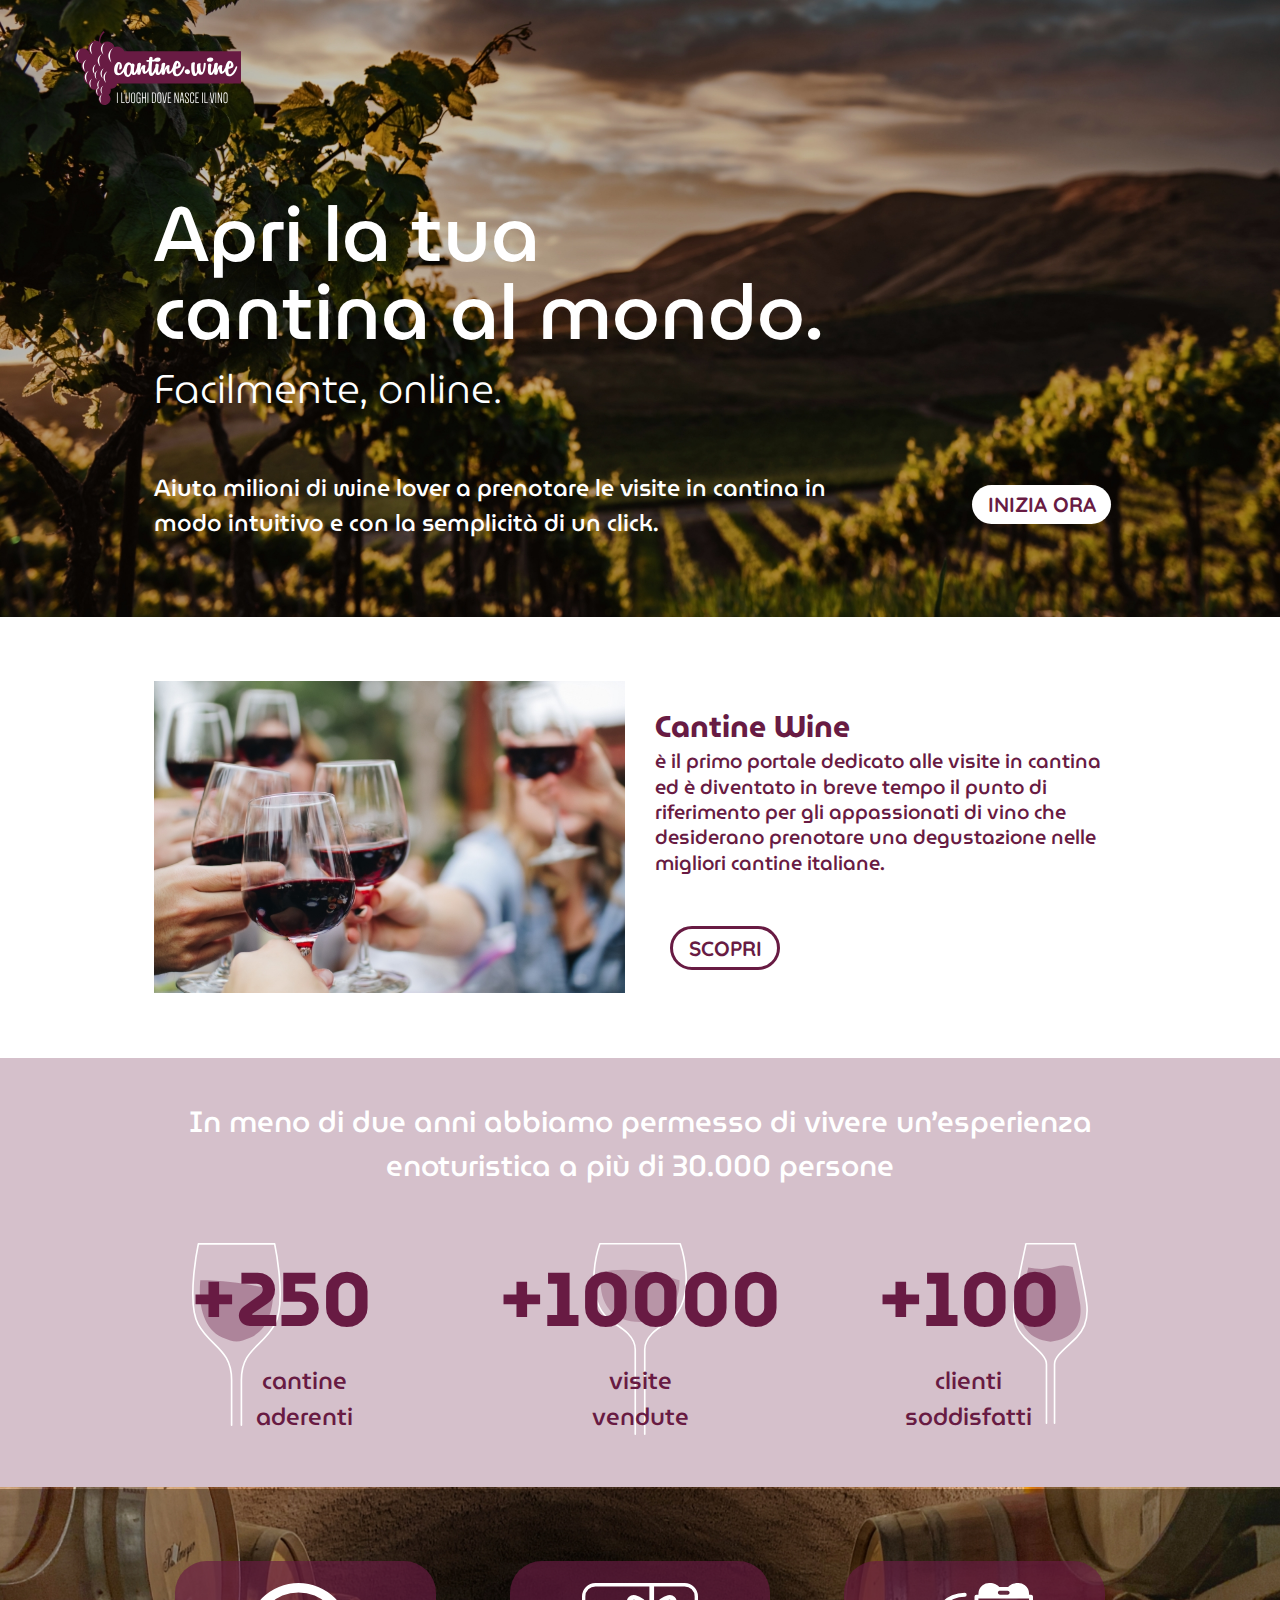
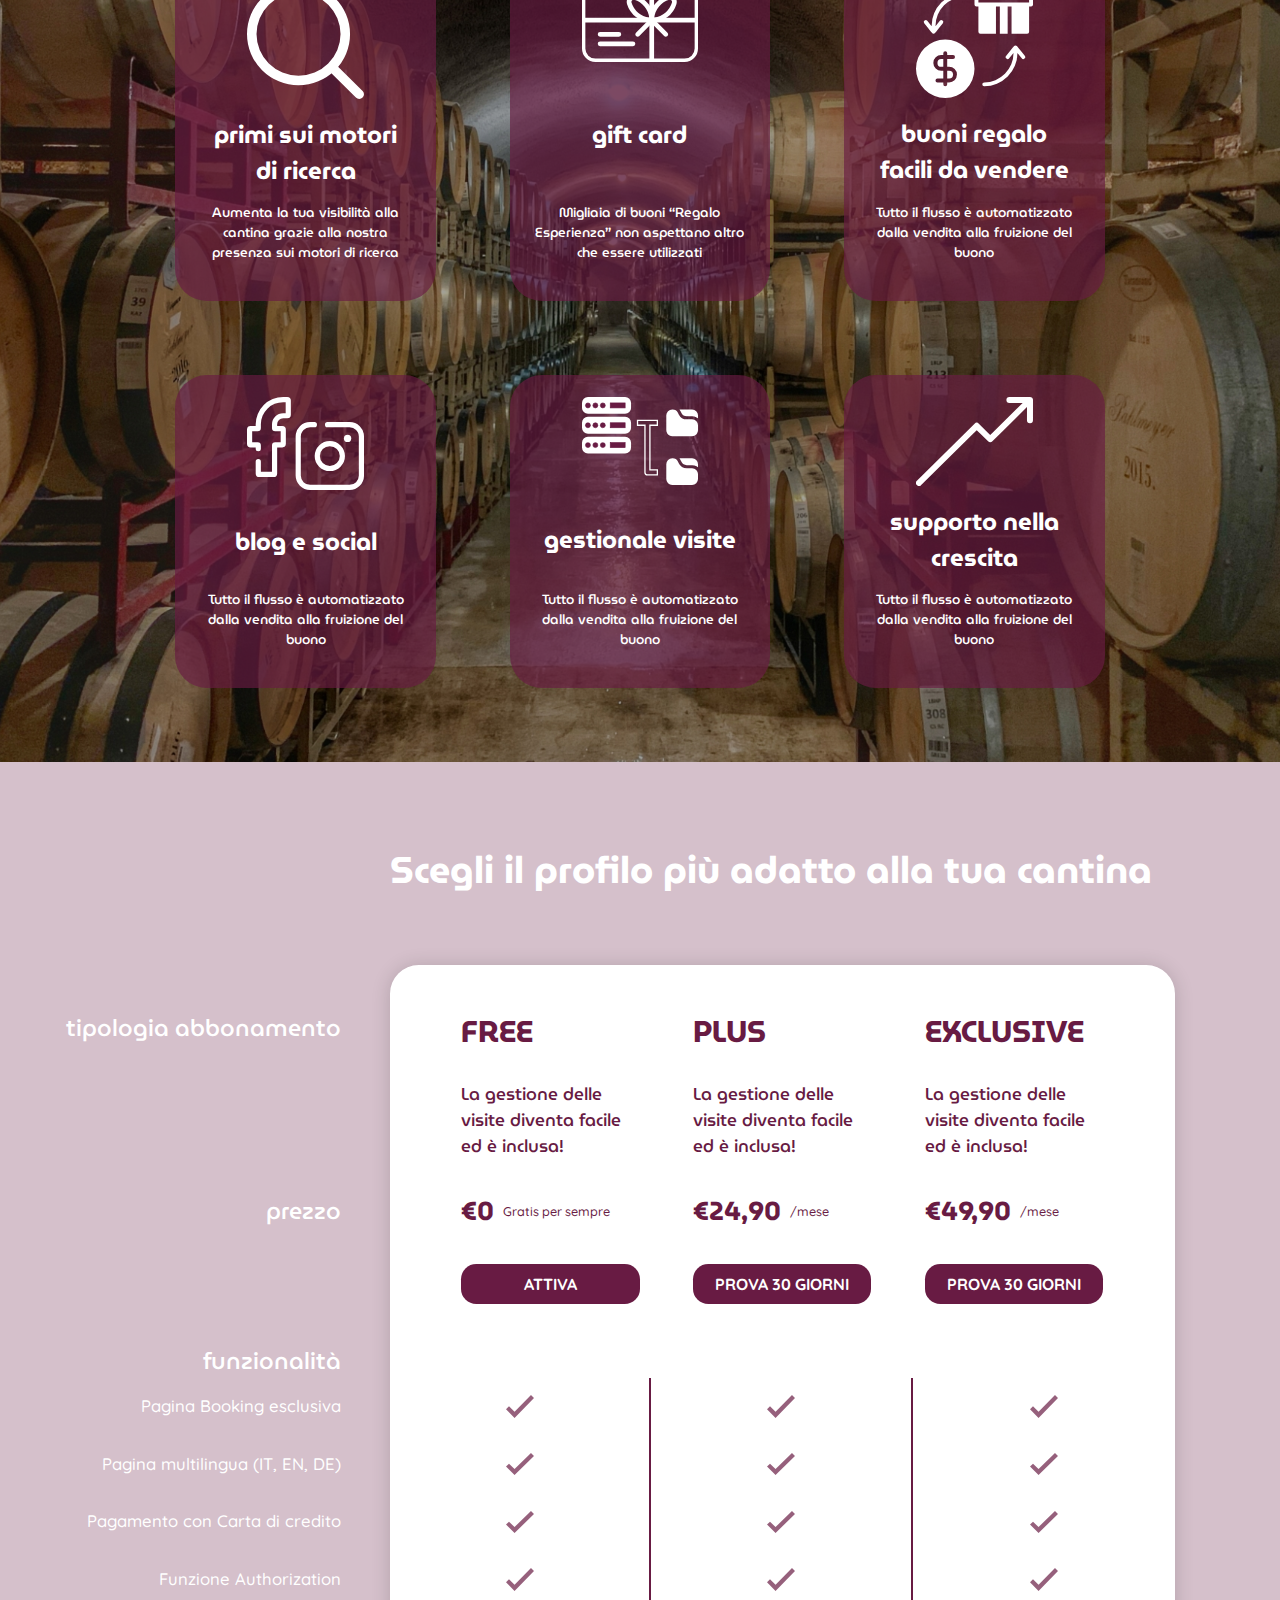
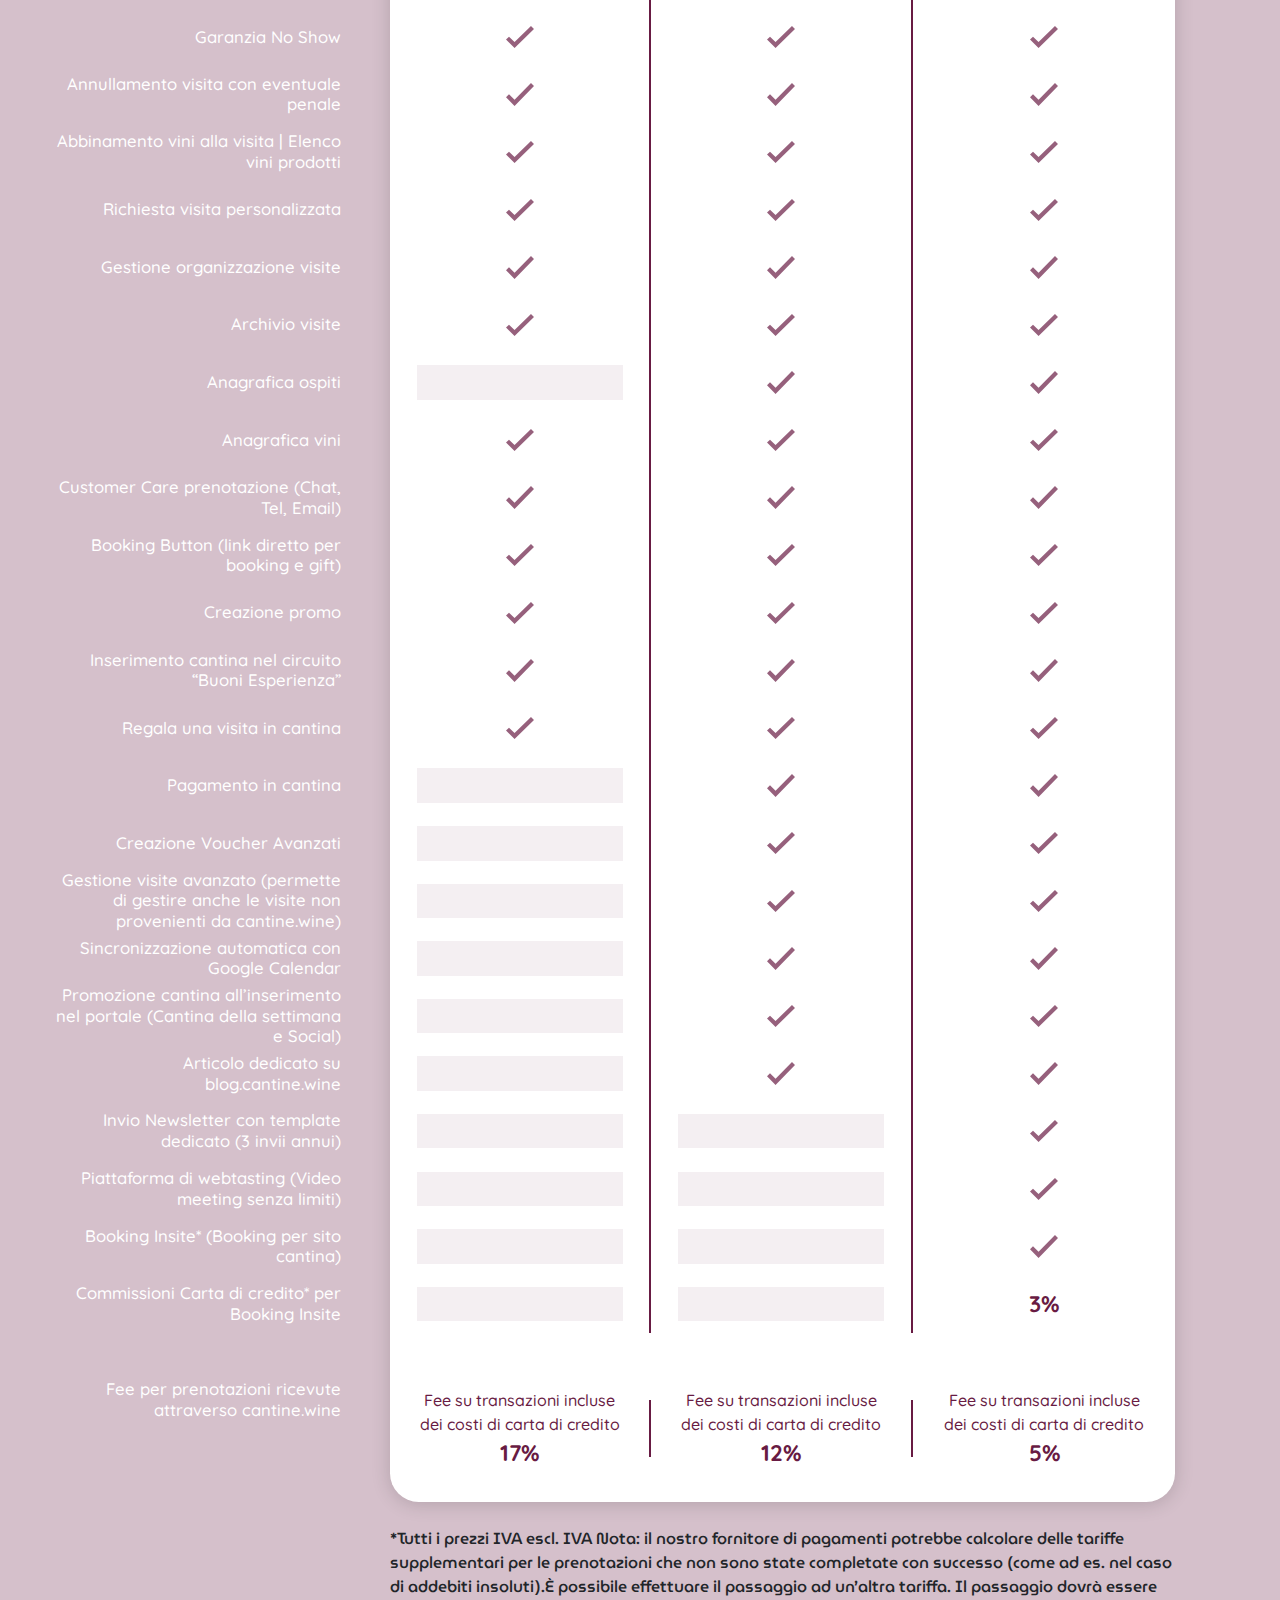
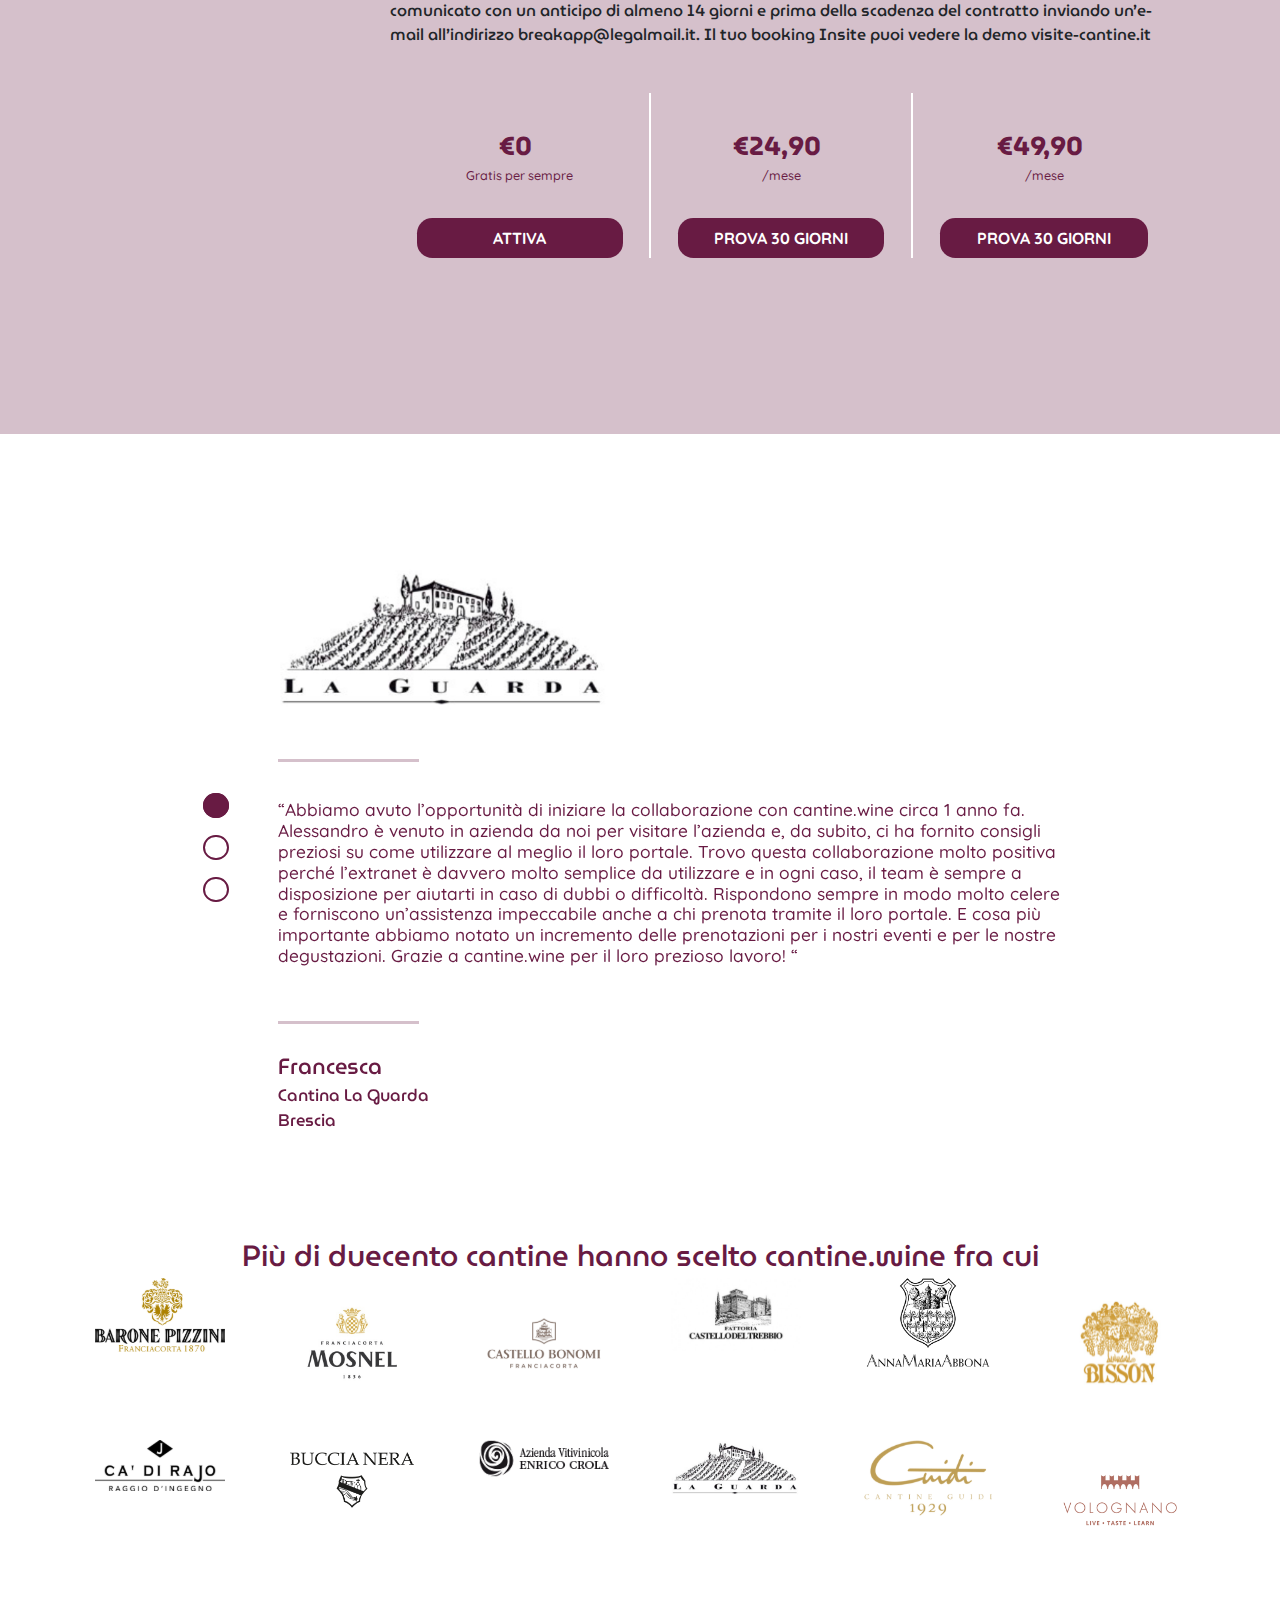
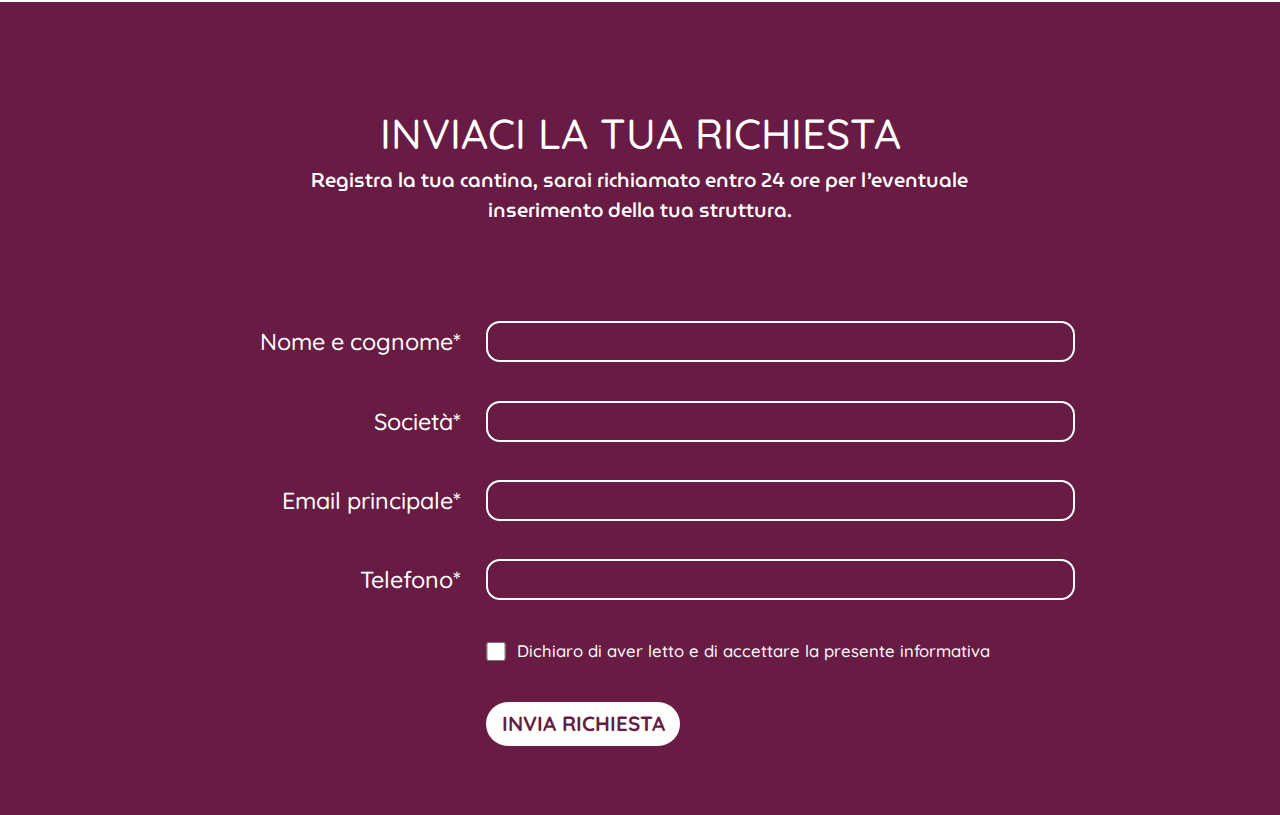
==== commit 31aa39a7: "changrs after review" ====
--- a/app/index.html
+++ b/app/index.html
@@ -34,7 +34,7 @@
 		Aiuta milioni di wine lover a prenotare le visite in cantina in modo intuitivo e con la semplicità di un click. 
 	</div>
 	<div class="button">
-		<a href="">
+		<a href="#contact">
 			INIZIA ORA
 		</a>
 		
@@ -62,7 +62,7 @@
 				</div>
 				<p>è il primo portale dedicato alle visite in cantina ed è diventato in breve tempo il punto di riferimento per gli appassionati di vino che desiderano prenotare una degustazione nelle migliori cantine italiane. </p>
 				<div class="button button--transparent">
-					<a href="">
+					<a href="https://www.cantine.wine/">
 						SCOPRI
 					</a>
 				</div>
@@ -84,8 +84,16 @@
 			<div class="vine__item">
 				<div class="vine__item-content">
 					<div class="vine-item__title">
-					+200
-				</div>
+				
+						 <div class="benefits__inner">
+          
+           
+        +<span class="benefits__number">250</span>
+             
+            
+        </div>
+				</div>
+
 				<div class="vine-item__text">
 					cantine <br>aderenti
 				</div>
@@ -101,7 +109,14 @@
 			<div class="vine__item">
 				<div class="vine__item-content">
 					<div class="vine-item__title">
-					+10.000
+					<div class="benefits__inner">
+          
+           
+        +<span class="benefits__number">10000</span>
+             
+            
+        </div>
+				
 				</div>
 				<div class="vine-item__text">
 					visite <br> vendute
@@ -117,7 +132,13 @@
 			<div class="vine__item">
 				<div class="vine__item-content">
 					<div class="vine-item__title">
-					+100
+					<div class="benefits__inner">
+          
+           
+        +<span class="benefits__number">100</span>
+             
+            
+        </div>
 				</div>
 				<div class="vine-item__text">
 					clienti <br>
@@ -385,14 +406,14 @@
 			</div>
 
 			<div class="tabs table__row">
-				<div class="table__col table-button"><div class="button">ATTIVA</div></div>
+				<div class="table__col table-button"><a href="#contact" class="button">ATTIVA</a></div>
 				<div class="table__col table-button">
-					<div class="button">
+					<a href="#contact" class="button">
 						PROVA 30 GIORNI
-					</div>
+					</a>
 				</div>
 				<div class="table__col table-button">
-					<div class="button">PROVA 30 GIORNI</div></div>
+					<a href="#contact" class="button">PROVA 30 GIORNI</a></div>
 			</div>
 			</div>
 			
@@ -892,14 +913,14 @@
 			</div>
 
 			<div class="tabs table__row">
-				<div class="table__col table-button"><div class="button">ATTIVA</div></div>
+				<div class="table__col table-button"><a href="#contact" class="button">ATTIVA</a></div>
 				<div class="table__col table-button">
-					<div class="button">
+					<a href="#contact" class="button">
 						PROVA 30 GIORNI
-					</div>
+					</a>
 				</div>
 				<div class="table__col table-button">
-					<div class="button">PROVA 30 GIORNI</div></div>
+					<a href="#contact" class="button">PROVA 30 GIORNI</a></div>
 			</div>
 </div>
 		
@@ -945,7 +966,7 @@
 					</div><div class="price-text">
 						Gratis per sempre
 					</div>
-	<div class="table__col table-button"><div class="button">ATTIVA</div></div>	<div class="table-left__header">funzionalità</div>			
+	<div class="table__col table-button"><a href="#contact" class="button">ATTIVA</div></a>	<div class="table-left__header">funzionalità</div>			
 				</div>
 
 
@@ -1368,7 +1389,7 @@
 			</div>
 
 			<div class="tabs table__row">
-				<div class="table__col table-button"><div class="button">ATTIVA</div></div>
+				<div class="table__col table-button"><a href="#contact" class="button">ATTIVA</a></div>
 				
 				
 			</div>
@@ -1393,7 +1414,7 @@
 					</div><div class="price-text">
 						/mese
 					</div>
-	<div class="table__col table-button"><div class="button">PROVA 30 GIORNI</div></div>	<div class="table-left__header">funzionalità</div>			
+	<div class="table__col table-button"><a href="#contact" class="button">PROVA 30 GIORNI</a></div>	<div class="table-left__header">funzionalità</div>			
 				</div>
 
 
@@ -1817,7 +1838,7 @@
 			</div>
 
 			<div class="tabs table__row">
-				<div class="table__col table-button"><div class="button">PROVA 30 GIORNI</div></div>
+				<div class="table__col table-button"><a href="#contact" class="button">PROVA 30 GIORNI</a></div>
 				
 				
 			</div>
@@ -1844,7 +1865,7 @@
 					</div><div class="price-text">
 						/mese
 					</div>
-	<div class="table__col table-button"><div class="button">PROVA 30 GIORNI</div></div>	<div class="table-left__header">funzionalità</div>			
+	<div class="table__col table-button"><a href="#contact" class="button">PROVA 30 GIORNI</a></div>	<div class="table-left__header">funzionalità</div>			
 				</div>
 
 
@@ -2268,7 +2289,7 @@
 			</div>
 
 			<div class="tabs table__row">
-				<div class="table__col table-button"><div class="button">PROVA 30 GIORNI</div></div>
+				<div class="table__col table-button"><a href="#contact" class="button">PROVA 30 GIORNI</a></div>
 				
 				
 			</div>
@@ -2292,7 +2313,10 @@
 		<div class="slider">
 			<div class="items_slider">
 				<div class="slider-content">
-					<img src="img/slider-logo.png" alt="" class="slider-logo1">
+					<div class="slider-logo slider-logo-first">
+						<img src="img/slider-logo.png" alt="" class="">
+					</div>
+					
 					<div class="line line-first">;	</div>
 					<p>	“Abbiamo avuto l’opportunità di iniziare la collaborazione con cantine.wine circa 1 anno fa. Alessandro è venuto in azienda da noi per visitare l’azienda e, da subito, ci ha fornito consigli preziosi su come utilizzare al meglio il loro portale. Trovo questa collaborazione molto positiva perché l’extranet è davvero molto semplice da utilizzare e in ogni caso, il team è sempre a disposizione per aiutarti in caso di dubbi o difficoltà. Rispondono sempre in modo molto celere e forniscono un’assistenza impeccabile anche a chi prenota tramite il loro portale. E cosa più importante abbiamo notato un incremento delle prenotazioni per i nostri eventi e per le nostre degustazioni. Grazie a cantine.wine per il loro prezioso lavoro! “</p>
 					<div class="line">
@@ -2319,7 +2343,10 @@
 
 		<div class="items_slider">
 				<div class="slider-content">
-					<img src="img/logo-2.jpg" alt="" class="slider-logo1">
+					<div class="slider-logo slider-logo-second">
+						<img src="img/logo-2.jpg" alt="" class="">
+					</div>
+					
 					<div class="line line-first">;	</div>
 					<p>	“Abbiamo avuto l’opportunità di iniziare la collaborazione con cantine.wine circa 1 anno fa. Alessandro è venuto in azienda da noi per visitare l’azienda e, da subito, ci ha fornito consigli preziosi su come utilizzare al meglio il loro portale. Trovo questa collaborazione molto positiva perché l’extranet è davvero molto semplice da utilizzare e in ogni caso, il team è sempre a disposizione per aiutarti in caso di dubbi o difficoltà. Rispondono sempre in modo molto celere e forniscono un’assistenza impeccabile anche a chi prenota tramite il loro portale. E cosa più importante abbiamo notato un incremento delle prenotazioni per i nostri eventi e per le nostre degustazioni. Grazie a cantine.wine per il loro prezioso lavoro! “</p>
 					<div class="line">
@@ -2347,7 +2374,10 @@
 
 		<div class="items_slider">
 				<div class="slider-content">
-					<img src="img/ricci.jpg" alt="" class="slider-logo1">
+					<div class="slider-logo slider-logo-three">
+						<img src="img/slider-logo3.png" alt="" class="">
+					</div>
+					
 					<div class="line line-first">;	</div>
 					<p>	“Abbiamo avuto l’opportunità di iniziare la collaborazione con cantine.wine circa 1 anno fa. Alessandro è venuto in azienda da noi per visitare l’azienda e, da subito, ci ha fornito consigli preziosi su come utilizzare al meglio il loro portale. Trovo questa collaborazione molto positiva perché l’extranet è davvero molto semplice da utilizzare e in ogni caso, il team è sempre a disposizione per aiutarti in caso di dubbi o difficoltà. Rispondono sempre in modo molto celere e forniscono un’assistenza impeccabile anche a chi prenota tramite il loro portale. E cosa più importante abbiamo notato un incremento delle prenotazioni per i nostri eventi e per le nostre degustazioni. Grazie a cantine.wine per il loro prezioso lavoro! “</p>
 					<div class="line">
@@ -2443,7 +2473,7 @@
 </div>
 
 <!-- start footer -->
-<footer class="footer">
+<footer class="footer" id="contact">
 	<div class="container-fluid">
 		<div class="footer__title">
 			INVIACI LA TUA RICHIESTA
@@ -2497,9 +2527,13 @@
 </footer>
 
 <!-- end footer -->
-
+<script src="js/wow.min.js"></script>
+<script>
+  new WOW().init();
+</script>
 	<script src="https://ajax.googleapis.com/ajax/libs/jquery/3.4.1/jquery.min.js"></script>
 	<script src="js/libs.min.js"></script>
+	<script src="js/jquery.spincrement.min.js"></script>
 	
 	<script src="js/main.js"></script>
 </body>
--- a/app/css/style.min.css
+++ b/app/css/style.min.css
@@ -1 +1 @@
-body{font-family:"MuseoModerno",sans-serif;font-weight:500}h1{font-weight:500;font-size:5.990vw;line-height:6.094vw;max-width:53vw}h1 br{display:none}h3{font-size:1.875vw;font-weight:700}a,a:hover{text-decoration:none}.button{font-size:1.615vw;font-weight:700;text-transform:uppercase;padding:0.5vw 1.2vw;font-family:'Quicksand', sans-serif}.button a{color:#681B43;font-size:1.615vw;font-weight:700;text-transform:uppercase;font-weight:700;background:#fff;font-size:1.614vw;padding:0.5vw 1.2vw;border-radius:5vw;font-family:'Quicksand', sans-serif}.button.button--transparent a{border:3px solid #681B43;background:transparent}.sub-title{font-weight:300;font-size:3.125vw}.container-fluid{max-width:78.333vw}.header{padding-top:2.448vw;background:url("../img/bg.jpg");background-size:cover;background-position:center}.logo{padding-left:5.885vw}.logo img{width:12.917vw}.header__content{padding-top:7vw;padding-bottom:6vw;color:#fff}.header__footer-text{font-size:1.823vw;font-weight:500;max-width:58vw}.header__footer{display:-webkit-box;display:-ms-flexbox;display:flex;-webkit-box-pack:justify;-ms-flex-pack:justify;justify-content:space-between;-webkit-box-align:center;-ms-flex-align:center;align-items:center;padding-top:4vw}.about{padding:5.052vw 0;color:#681B43}.about img{width:100%}.about p{font-size:1.563vw;font-weight:500;line-height:1.979vw}.about .button{margin-top:2.708vw}.about__content{height:100%;display:-webkit-box;display:-ms-flexbox;display:flex;-webkit-box-orient:vertical;-webkit-box-direction:normal;-ms-flex-direction:column;flex-direction:column;-webkit-box-pack:center;-ms-flex-pack:center;justify-content:center}.about-title{font-size:2.344vw;font-weight:700}.vine{background:rgba(104,27,67,0.28);padding-top:3.281vw;padding-bottom:4.063vw}.vine__title{font-size:2.292vw;color:#fff;text-align:center;font-weight:500}.vine__items{display:-webkit-box;display:-ms-flexbox;display:flex;-webkit-box-pack:justify;-ms-flex-pack:justify;justify-content:space-between;max-width:70vw;margin:0 auto}.vine__item:first-child img{width:6.979vw}.vine__item:first-child .vine-item__text{left:5vw}.vine__item{margin-top:4.271vw;width:33.33%;position:relative;display:-webkit-box;display:-ms-flexbox;display:flex}.vine-item__title{font-size:5.938vw;color:#681B43;position:absolute;font-weight:700}.vine-item__text{position:absolute;text-align:center;color:#681B43;font-size:1.875vw;bottom:0}.vine__item:nth-child(2){display:-webkit-box;display:-ms-flexbox;display:flex;-webkit-box-pack:center;-ms-flex-pack:center;justify-content:center}.vine__item:nth-child(2) img{width:7.292vw}.vine__item:nth-child(2) .vine-item__title{left:50%;-webkit-transform:translate(-50%);-ms-transform:translate(-50%);transform:translate(-50%)}.vine__item:nth-child(2) .vine-item__text{left:50%;-webkit-transform:translate(-50%);-ms-transform:translate(-50%);transform:translate(-50%)}.vine__item:nth-child(3){display:-webkit-box;display:-ms-flexbox;display:flex;-webkit-box-pack:end;-ms-flex-pack:end;justify-content:flex-end}.vine__item:nth-child(3) .vine-item__title{left:7vw}.vine__item:nth-child(3) .vine-item__text{left:9vw}.vine__item:nth-child(3) img{width:5.885vw}.item-section{padding-top:5.729vw;background:url("../img/bg2.jpg");background-size:cover;background-position:center;color:#fff}.item-section .col-lg-4{display:-webkit-box;display:-ms-flexbox;display:flex;-webkit-box-pack:center;-ms-flex-pack:center;justify-content:center;margin-bottom:5.781vw}.item{background:rgba(104,27,67,0.66);text-align:center;padding:1.719vw;border-radius:2.5vw;max-width:20.365vw;height:100%;display:-webkit-box;display:-ms-flexbox;display:flex;-webkit-box-orient:vertical;-webkit-box-direction:normal;-ms-flex-direction:column;flex-direction:column;-webkit-box-pack:justify;-ms-flex-pack:justify;justify-content:space-between;-webkit-box-align:center;-ms-flex-align:center;align-items:center}.item img{max-width:9.115vw;margin-bottom:1.406vw}.item h3{margin:0 auto;max-width:15vw}.item p{font-size:1.042vw;margin-top:1.042vw}.table-section{background:rgba(104,27,67,0.28);padding-top:6.250vw;padding-bottom:8vw;display:-webkit-box;display:-ms-flexbox;display:flex}.titles__column{width:30.469vw;padding-left:3.854vw;padding-right:3.854vw;padding-top:13.167vw;text-align:right;color:#fff}.table-title{color:#fff;font-size:2.917vw;font-weight:700;padding-bottom:5.208vw}.table{width:61.302vw;background:#fff;-webkit-box-shadow:0 0.156vw 1.51vw rgba(0,0,0,0.16);box-shadow:0 0.156vw 1.51vw rgba(0,0,0,0.16);border-radius:2.24vw;padding:3.490vw 0;color:#681B43}.table__row{display:-webkit-box;display:-ms-flexbox;display:flex;-webkit-box-pack:justify;-ms-flex-pack:justify;justify-content:space-between}.table__col{width:33.3%;padding:0 2.083vw}.tab{font-size:2.344vw;font-weight:700;padding-bottom:2.083vw}.tab-top{padding-left:3.490vw;padding-right:3.490vw}.table-text{font-size:1.354vw}.table-price-col{display:-webkit-box;display:-ms-flexbox;display:flex;padding-top:2.604vw;padding-bottom:2.604vw;-webkit-box-align:center;-ms-flex-align:center;align-items:center}.price{font-size:2.031vw;font-weight:700;padding-right:0.677vw}.price-text{font-size:0.990vw;font-family:'Quicksand', sans-serif}.table-button .button{font-size:1.250vw;background:#681B43;color:#fff;display:-webkit-box;display:-ms-flexbox;display:flex;-webkit-box-pack:center;-ms-flex-pack:center;justify-content:center;-webkit-box-align:center;-ms-flex-align:center;align-items:center;border-radius:1.198vw;padding:0.625vw 1.146vw;cursor:pointer}.table-button{margin-bottom:5.729vw}.table-left__header{font-size:1.823vw}.table-left__header .type{padding-bottom:11.5vw}.left-price{padding-bottom:9vw}.table-col-tick{border-right:2px solid #681B43;height:4.5vw;font-family:'Quicksand', sans-serif;display:-webkit-box;display:-ms-flexbox;display:flex;-webkit-box-pack:center;-ms-flex-pack:center;justify-content:center;-webkit-box-align:center;-ms-flex-align:center;align-items:center;text-align:center}.table-col-tick img{width:2.188vw}.table-col-tick .tick-text{font-size:1.771vw;font-weight:700}.table-col-tick span{background:rgba(104,27,67,0.07);width:100%;height:60%}.table-col-tick .tick-p{font-size:1.250vw}.table-left-title{font-size:1.302vw;height:4.5vw;display:-webkit-box;display:-ms-flexbox;display:flex;-webkit-box-align:center;-ms-flex-align:center;align-items:center;-webkit-box-pack:end;-ms-flex-pack:end;justify-content:flex-end;font-family:'Quicksand', sans-serif;font-weight:500;line-height:1.615vw}.table__row-text{padding-top:67px}.table-left-title--last{margin-top:3vw}.table-footer-text{width:61.302vw;padding-top:1.927vw;padding-bottom:3.646vw}.table-col-tick:last-child{border-right:none}.table-footer-row{color:#681B43}.table-footer-row .table__row .table__col{border-right:2px solid #fff}.table-footer-row .table__row .table__col:last-child{border-right:none}.table-footer-row .table-price-col{-webkit-box-orient:vertical;-webkit-box-direction:normal;-ms-flex-direction:column;flex-direction:column}.table-section--mobile{display:none}.slider-section{padding:8.333vw 0;width:74.479vw;margin:0 auto}.slider{color:#681B43}.slider p{font-size:1.354vw;max-width:61.510vw;padding:2vw 0;line-height:1.2;min-height:17vw;font-family:'Quicksand', sans-serif}.slider img{margin-bottom:1.6vw;height:12vw}.slider-content{padding-left:8.854vw}.line{background:rgba(104,27,67,0.28);height:3px;width:11.042vw;display:block;font-size:0}.slider-author-wrapper{padding-top:2vw;min-height:10vw}.slider-text{font-size:1.719vw}.slider-name{font-size:1.302vw}.slick-dots{position:absolute;top:43%;left:0;list-style:none;font-size:0;margin-bottom:0}.slick-dots li{margin-bottom:1.302vw;border-radius:50%;outline:none;cursor:pointer}.slick-dots li button{width:1.979vw;height:1.979vw;border:2px solid #681B43;border-radius:50%;background:transparent;outline:none;cursor:pointer}.slick-dots li:last-child{margin-bottom:0}.slick-dots li.slick-active{background:#681B43}.prev,.next{display:none}.logos-section .vine__title{color:#681B43}.logos-section .container-fluid{max-width:90vw}.logos-section a{margin-bottom:2.5vw;display:-webkit-box;display:-ms-flexbox;display:flex;-webkit-box-pack:center;-ms-flex-pack:center;justify-content:center;-webkit-box-align:center;-ms-flex-align:center;align-items:center}.logos-section img{width:80%}.footer{background:#681B43;color:#fff;padding-top:7.813vw;padding-bottom:5.417vw}form{max-width:68vw;margin:0 auto;display:block}.footer__title{text-align:center;font-size:3.281vw;text-transform:uppercase;font-family:'Quicksand', sans-serif}.footer__sub-title{text-align:center;font-size:1.563vw;max-width:52.7vw;margin:0 auto;margin-bottom:7.552vw}.form-row{width:100%;-webkit-box-pack:justify;-ms-flex-pack:justify;justify-content:space-between;display:-webkit-box;display:-ms-flexbox;display:flex;-webkit-box-align:center;-ms-flex-align:center;align-items:center;margin-bottom:3vw}.form-row button{border:none;background:#fff;color:#681B43;border-radius:5vw;font-family:'Quicksand', sans-serif;outline:none;cursor:pointer}.form-row span{width:20vw;font-family:'Quicksand', sans-serif;font-size:1.824vw;text-align:right}.form-row input{width:46vw;height:3.2vw;background:transparent;border:0.2vw solid #fff;border-radius:1.094vw;outline:none;color:#fff;padding:0 1vw}.form-row-wrapper{width:46vw;display:-webkit-box;display:-ms-flexbox;display:flex;-webkit-box-pack:start;-ms-flex-pack:start;justify-content:flex-start;-webkit-box-align:center;-ms-flex-align:center;align-items:center}.form-row-wrapper input{width:1.5vw;height:1.5vw;margin-right:0.9vw;background:#fff;border:none;border-radius:none;cursor:pointer}.form-row-wrapper label{margin-bottom:0;font-size:1.3vw;font-family:'Quicksand', sans-serif}.form-row:last-child{margin-bottom:0}@media only screen and (max-width: 992px){.item-section{padding-top:5vw}.item-section .col-lg-4{padding-left:1.25vw;padding-right:1.25vw}.item-section .col-lg-4:first-child .item img{max-width:7vw}.item{max-width:100%;border-radius:6.4vw}.item h3{max-width:100%}.item p{font-size:1.9vw}.item{padding:3.2vw 1.6vw 2.9vw 1.6vw}.item img{max-width:10.4vw}h3{font-size:2.4vw}}@media only screen and (max-width: 767px){.logo{padding-left:6.133vw}.logo img{width:30.133vw}.header{padding-top:8vw}.header__content{padding-top:38.133vw;text-align:center;padding-bottom:15.733vw}.header__content h1{margin:0 auto;font-size:10.400vw;max-width:100vw;line-height:10.667vw}.header__content h1 br{display:block}.sub-title{font-size:5.333vw;font-weight:300}.header__footer{-webkit-box-orient:vertical;-webkit-box-direction:normal;-ms-flex-direction:column;flex-direction:column;padding-top:18.400vw}.header__footer .button{padding-top:6.4vw}.header__footer-text{font-size:3.733vw;max-width:75vw}.button a{font-size:5.067vw;padding:1.867vw 8.533vw;border-radius:10vw}.container-fluid{max-width:100vw}.about__content{padding-top:6.250vw}.about-title{font-size:6.563vw}.about p{font-size:5.313vw;line-height:6.563vw}.about{padding-top:7.413vw;padding-bottom:6.933vw}.vine{padding-top:9.867vw;padding-bottom:9.867vw}.vine__title{font-size:5.067vw;margin-bottom:6.667vw}.vine__items{-webkit-box-orient:vertical;-webkit-box-direction:normal;-ms-flex-direction:column;flex-direction:column;max-width:85vw}.vine__item{width:100%;margin-top:0}.vine__item:first-child img{width:17.168vw}.vine-item__title{font-size:13.6vw}.vine__item .vine-item__text{font-size:4.533vw;bottom:4vw}.vine__item .vine-item__text br{display:none}.vine__item:first-child .vine-item__text{left:9vw}.vine__item:first-child .vine-item__title{top:8vw;left:8vw}.vine__item:nth-child(2){display:-webkit-box;display:-ms-flexbox;display:flex;-webkit-box-pack:end;-ms-flex-pack:end;justify-content:flex-end}.vine__item:nth-child(2) img{width:17.067vw}.vine__item:nth-child(2) .vine-item__title{left:100%;top:50%;-webkit-transform:translateX(-100%) translateY(-50%);-ms-transform:translateX(-100%) translateY(-50%);transform:translateX(-100%) translateY(-50%)}.vine__item:nth-child(2) .vine-item__text{left:60%}.vine__item:nth-child(3){-webkit-box-pack:start;-ms-flex-pack:start;justify-content:flex-start}.vine__item:nth-child(3) img{width:14.667vw}.vine__item:nth-child(3) .vine-item__title{top:8vw}.item-section{padding-top:10.4vw}.item-section .container-fluid{max-width:95%}.item-section .col-lg-4{padding-left:2.5vw;padding-right:2.5vw}.item-section .col-lg-4:first-child .item img{max-width:14vw}.item{max-width:100%;padding:11.563vw;border-radius:11vw}.item h3{max-width:100%}.item p{font-size:3.467vw}.item{padding:6.4vw 3.2vw 2vw 3.2vw}.item img{max-width:20.800vw}h3{font-size:4.800vw}.table-section{display:none;padding-top:9.600vw}.table-section--mobile{display:block;padding-top:0}.table-wrapper{display:-webkit-box;display:-ms-flexbox;display:flex}.table-title{padding:9.600vw 8.533vw 4.267vw 8.533vw;font-size:5.6vw}.table-section--mobile .tabs{display:-webkit-box;display:-ms-flexbox;display:flex;margin-bottom:8vw;border-radius:2.933vw}.tab-mobile{font-size:3.733vw;text-align:center;background:#fff;display:-webkit-box;display:-ms-flexbox;display:flex;-webkit-box-pack:center;-ms-flex-pack:center;justify-content:center;-webkit-box-align:center;-ms-flex-align:center;align-items:center;padding:0;cursor:pointer;border:1px solid #681B43;height:12.267vw}.tab-mobile:last-child{border-top-right-radius:2.933vw;border-bottom-right-radius:2.933vw;border-left:none}.tab-mobile:first-child{border-top-left-radius:2.933vw;border-bottom-left-radius:2.933vw;border-right:none}.tab-mobile.active{background:#681B43;color:#fff}.tab-content{display:none}.table-wrapper{display:block}.tab-content:first-child{display:block}.table-price-col{width:100%;display:block}.table-button{width:100%}.table__row--header{text-align:center;color:#681B43}.tab-content-title{font-size:8vw;margin-bottom:1.6vw}.tab-content-p{font-size:4.522vw;max-width:70vw;margin:0 auto;margin-bottom:5.33vw}.price{font-size:11.733vw}.price-text{font-size:4vw;margin-bottom:9.067vw}.table-button .button{font-size:5.6vw;padding:2.933vw 0;border-radius:10vw}.titles__column{padding-top:8vw}.table-left__header{color:#fff;font-size:4.533vw;text-align:left;padding-top:3vw}.tab-content-wrapper{display:-webkit-box;display:-ms-flexbox;display:flex}.table-col-tick{border-right:none}.titles__column{width:55vw}.table-column{width:31vw}.table-column .table{max-width:31vw;padding-top:8vw;border-radius:5.867vw;padding-bottom:5.867vw;-webkit-box-shadow:0 0.8vw 7.733vw rgba(0,0,0,0.16);box-shadow:0 0.8vw 7.733vw rgba(0,0,0,0.16)}.table-left-title{font-size:3.2vw;line-height:1.2;height:10vw}.table-col-tick{height:10vw;width:100%}.table-col-tick img{width:4.8vw}.table-col-tick .tick-p{font-size:2.667vw}.table-col-tick .tick-text{font-size:4.267vw}.table__row-text{padding-top:8vw}.table-footer-text{width:100%;font-size:2.933vw;padding-top:7vw}.table-price-col-footer{display:-webkit-box;display:-ms-flexbox;display:flex}.prev,.next{display:block}.prev img,.next img{width:2.773vw}.slick-slide img{display:block;margin:0 auto;max-width:40vw;height:auto}.line-first{display:none}.slider-section{width:76.800vw;position:relative}.slider-content{padding-left:0}.slider p{max-width:100%;font-size:3.467vw}.slider-text{font-size:4.8vw}.slider-name{font-size:4vw}.line{width:56vw}.prev{left:0;top:13vw;position:absolute}.next{right:0;top:13vw;position:absolute}.slider-section{padding-bottom:0}.logos-section{padding-top:5vw}.logos-section a{min-height:19vw;margin-bottom:0}.logos-section img{width:100%}.footer__title{font-size:5.6vw}.footer__sub-title{font-size:4vw;max-width:70vw}.form-row{-webkit-box-orient:vertical;-webkit-box-direction:normal;-ms-flex-direction:column;flex-direction:column}.form-row span{width:100%;text-align:center;font-size:4.8vw}.form-row input{width:100%;height:10.133vw;border-radius:5.6vw;margin-top:3.467vw}.form-row-wrapper{width:100%;-webkit-box-align:center;-ms-flex-align:center;align-items:center;display:-webkit-box;display:-ms-flexbox;display:flex;margin-top:10vw}.form-row-wrapper input{width:4vw;height:4vw;min-width:4vw;min-height:4vw;margin-top:0;margin-right:3vw;color:#fff;padding:0 5vw}.form-row-wrapper label{margin-bottom:0;font-size:3vw;max-width:90%}.footer{padding-bottom:15vw;padding-top:15vw}.footer button{width:100%;font-size:5.33vw;padding-top:2vw;padding-bottom:2vw;border-radius:10vw}input{border:1px solid #fff}}@media only screen and (max-width: 360px){.header__content h1{font-size:10vw}}
+body{font-family:"MuseoModerno",sans-serif;font-weight:500}h1{font-weight:500;font-size:5.990vw;line-height:6.094vw;max-width:53vw}h1 br{display:none}h3{font-size:1.875vw;font-weight:700}a,a:hover{text-decoration:none}.button{font-size:1.615vw;font-weight:700;text-transform:uppercase;padding:0.5vw 1.2vw;font-family:'Quicksand', sans-serif}.button a{color:#681B43;font-size:1.615vw;font-weight:700;text-transform:uppercase;font-weight:700;background:#fff;font-size:1.614vw;padding:0.5vw 1.2vw;border-radius:5vw;font-family:'Quicksand', sans-serif}.button.button--transparent a{border:3px solid #681B43;background:transparent}.sub-title{font-weight:300;font-size:3.125vw}.container-fluid{max-width:78.333vw}.header{padding-top:2.448vw;background:url("../img/bg.jpg");background-size:cover;background-position:center}.logo{padding-left:5.885vw}.logo img{width:12.917vw}.header__content{padding-top:7vw;padding-bottom:6vw;color:#fff}.header__footer-text{font-size:1.823vw;font-weight:500;max-width:58vw}.header__footer{display:-webkit-box;display:-ms-flexbox;display:flex;-webkit-box-pack:justify;-ms-flex-pack:justify;justify-content:space-between;-webkit-box-align:center;-ms-flex-align:center;align-items:center;padding-top:4vw}.about{padding:5.052vw 0;color:#681B43}.about img{width:100%}.about p{font-size:1.563vw;font-weight:500;line-height:1.979vw}.about .button{margin-top:2.708vw}.about__content{height:100%;display:-webkit-box;display:-ms-flexbox;display:flex;-webkit-box-orient:vertical;-webkit-box-direction:normal;-ms-flex-direction:column;flex-direction:column;-webkit-box-pack:center;-ms-flex-pack:center;justify-content:center}.about-title{font-size:2.344vw;font-weight:700}.vine{background:rgba(104,27,67,0.28);padding-top:3.281vw;padding-bottom:4.063vw}.vine__title{font-size:2.292vw;color:#fff;text-align:center;font-weight:500}.vine__items{display:-webkit-box;display:-ms-flexbox;display:flex;-webkit-box-pack:justify;-ms-flex-pack:justify;justify-content:space-between;max-width:70vw;margin:0 auto}.vine__item:first-child img{width:6.979vw}.vine__item:first-child .vine-item__text{left:5vw}.vine__item{margin-top:4.271vw;width:33.33%;position:relative;display:-webkit-box;display:-ms-flexbox;display:flex}.vine-item__title{font-size:5.938vw;color:#681B43;position:absolute;font-weight:700}.vine-item__text{position:absolute;text-align:center;color:#681B43;font-size:1.875vw;bottom:0}.vine__item:nth-child(2){display:-webkit-box;display:-ms-flexbox;display:flex;-webkit-box-pack:center;-ms-flex-pack:center;justify-content:center}.vine__item:nth-child(2) img{width:7.292vw}.vine__item:nth-child(2) .vine-item__title{left:50%;-webkit-transform:translate(-50%);-ms-transform:translate(-50%);transform:translate(-50%)}.vine__item:nth-child(2) .vine-item__text{left:50%;-webkit-transform:translate(-50%);-ms-transform:translate(-50%);transform:translate(-50%)}.vine__item:nth-child(3){display:-webkit-box;display:-ms-flexbox;display:flex;-webkit-box-pack:end;-ms-flex-pack:end;justify-content:flex-end}.vine__item:nth-child(3) .vine-item__title{left:7vw}.vine__item:nth-child(3) .vine-item__text{left:9vw}.vine__item:nth-child(3) img{width:5.885vw}.item-section{padding-top:5.729vw;background:url("../img/bg2.jpg");background-size:cover;background-position:center;color:#fff}.item-section .col-lg-4{display:-webkit-box;display:-ms-flexbox;display:flex;-webkit-box-pack:center;-ms-flex-pack:center;justify-content:center;margin-bottom:5.781vw}.item{background:rgba(104,27,67,0.66);text-align:center;padding:1.719vw;border-radius:2.5vw;max-width:20.365vw;height:100%;display:-webkit-box;display:-ms-flexbox;display:flex;-webkit-box-orient:vertical;-webkit-box-direction:normal;-ms-flex-direction:column;flex-direction:column;-webkit-box-pack:justify;-ms-flex-pack:justify;justify-content:space-between;-webkit-box-align:center;-ms-flex-align:center;align-items:center}.item img{max-width:9.115vw;margin-bottom:1.406vw}.item h3{margin:0 auto;max-width:15vw}.item p{font-size:1.042vw;margin-top:1.042vw}.table-section{background:rgba(104,27,67,0.28);padding-top:6.250vw;padding-bottom:8vw;display:-webkit-box;display:-ms-flexbox;display:flex}.titles__column{width:30.469vw;padding-left:3.854vw;padding-right:3.854vw;padding-top:13.167vw;text-align:right;color:#fff}.table-title{color:#fff;font-size:2.917vw;font-weight:700;padding-bottom:5.208vw}.table{width:61.302vw;background:#fff;-webkit-box-shadow:0 0.156vw 1.51vw rgba(0,0,0,0.16);box-shadow:0 0.156vw 1.51vw rgba(0,0,0,0.16);border-radius:2.24vw;padding:3.490vw 0;color:#681B43}.table__row{display:-webkit-box;display:-ms-flexbox;display:flex;-webkit-box-pack:justify;-ms-flex-pack:justify;justify-content:space-between}.table__col{width:33.3%;padding:0 2.083vw}.tab{font-size:2.344vw;font-weight:700;padding-bottom:2.083vw}.tab-top{padding-left:3.490vw;padding-right:3.490vw}.table-text{font-size:1.354vw}.table-price-col{display:-webkit-box;display:-ms-flexbox;display:flex;padding-top:2.604vw;padding-bottom:2.604vw;-webkit-box-align:center;-ms-flex-align:center;align-items:center}.price{font-size:2.031vw;font-weight:700;padding-right:0.677vw}.price-text{font-size:0.990vw;font-family:'Quicksand', sans-serif}.table-button .button{font-size:1.250vw;background:#681B43;color:#fff;display:-webkit-box;display:-ms-flexbox;display:flex;-webkit-box-pack:center;-ms-flex-pack:center;justify-content:center;-webkit-box-align:center;-ms-flex-align:center;align-items:center;border-radius:1.198vw;padding:0.625vw 1.146vw;cursor:pointer}.table-button{margin-bottom:5.729vw}.table-left__header{font-size:1.823vw}.table-left__header .type{padding-bottom:11.5vw}.left-price{padding-bottom:9vw}.table-col-tick{border-right:2px solid #681B43;height:4.5vw;font-family:'Quicksand', sans-serif;display:-webkit-box;display:-ms-flexbox;display:flex;-webkit-box-pack:center;-ms-flex-pack:center;justify-content:center;-webkit-box-align:center;-ms-flex-align:center;align-items:center;text-align:center}.table-col-tick img{width:2.188vw}.table-col-tick .tick-text{font-size:1.771vw;font-weight:700}.table-col-tick span{background:rgba(104,27,67,0.07);width:100%;height:60%}.table-col-tick .tick-p{font-size:1.250vw}.table-left-title{font-size:1.302vw;height:4.5vw;display:-webkit-box;display:-ms-flexbox;display:flex;-webkit-box-align:center;-ms-flex-align:center;align-items:center;-webkit-box-pack:end;-ms-flex-pack:end;justify-content:flex-end;font-family:'Quicksand', sans-serif;font-weight:500;line-height:1.615vw}.table__row-text{padding-top:67px}.table-left-title--last{margin-top:3vw}.table-footer-text{width:61.302vw;padding-top:1.927vw;padding-bottom:3.646vw}.table-col-tick:last-child{border-right:none}.table-footer-row{color:#681B43}.table-footer-row .table__row .table__col{border-right:2px solid #fff}.table-footer-row .table__row .table__col:last-child{border-right:none}.table-footer-row .table-price-col{-webkit-box-orient:vertical;-webkit-box-direction:normal;-ms-flex-direction:column;flex-direction:column}.table-section--mobile{display:none}.slider-section{padding:8.333vw 0;width:74.479vw;margin:0 auto}.slider{color:#681B43}.slider p{font-size:1.354vw;max-width:61.510vw;padding:3vw 0;line-height:1.2;min-height:17vw;font-family:'Quicksand', sans-serif}.slider-content{padding-left:8.854vw}.slider-logo-first img{width:26.042vw}.slider-logo-second img{width:16.771vw}.slider-logo-three img{width:20.208vw}.slider-logo{height:12vw;margin-bottom:3vw}.slider-logo-three{margin-bottom:5vw}.line{background:rgba(104,27,67,0.28);height:3px;width:11.042vw;display:block;font-size:0}.slider-author-wrapper{padding-top:2vw;min-height:10vw}.slider-text{font-size:1.719vw}.slider-name{font-size:1.302vw}.slick-dots{position:absolute;top:43%;left:0;list-style:none;font-size:0;margin-bottom:0}.slick-dots li{margin-bottom:1.302vw;border-radius:50%;outline:none;cursor:pointer}.slick-dots li button{width:1.979vw;height:1.979vw;border:2px solid #681B43;border-radius:50%;background:transparent;outline:none;cursor:pointer}.slick-dots li:last-child{margin-bottom:0}.slick-dots li.slick-active{background:#681B43}.prev,.next{display:none}.logos-section .vine__title{color:#681B43}.logos-section .container-fluid{max-width:90vw}.logos-section a{margin-bottom:2.5vw;display:-webkit-box;display:-ms-flexbox;display:flex;-webkit-box-pack:center;-ms-flex-pack:center;justify-content:center;-webkit-box-align:center;-ms-flex-align:center;align-items:center}.logos-section img{width:80%}.footer{background:#681B43;color:#fff;padding-top:7.813vw;padding-bottom:5.417vw}form{max-width:68vw;margin:0 auto;display:block}.footer__title{text-align:center;font-size:3.281vw;text-transform:uppercase;font-family:'Quicksand', sans-serif}.footer__sub-title{text-align:center;font-size:1.563vw;max-width:52.7vw;margin:0 auto;margin-bottom:7.552vw}.form-row{width:100%;-webkit-box-pack:justify;-ms-flex-pack:justify;justify-content:space-between;display:-webkit-box;display:-ms-flexbox;display:flex;-webkit-box-align:center;-ms-flex-align:center;align-items:center;margin-bottom:3vw}.form-row button{border:none;background:#fff;color:#681B43;border-radius:5vw;font-family:'Quicksand', sans-serif;outline:none;cursor:pointer}.form-row span{width:20vw;font-family:'Quicksand', sans-serif;font-size:1.824vw;text-align:right}.form-row input{width:46vw;height:3.2vw;background:transparent;border:0.2vw solid #fff;border-radius:1.094vw;outline:none;color:#fff;padding:0 1vw}.form-row-wrapper{width:46vw;display:-webkit-box;display:-ms-flexbox;display:flex;-webkit-box-pack:start;-ms-flex-pack:start;justify-content:flex-start;-webkit-box-align:center;-ms-flex-align:center;align-items:center}.form-row-wrapper input{width:1.5vw;height:1.5vw;margin-right:0.9vw;background:#fff;border:none;border-radius:none;cursor:pointer}.form-row-wrapper label{margin-bottom:0;font-size:1.3vw;font-family:'Quicksand', sans-serif}.form-row:last-child{margin-bottom:0}@media only screen and (max-width: 992px){.item-section{padding-top:5vw}.item-section .col-lg-4{padding-left:1.25vw;padding-right:1.25vw}.item-section .col-lg-4:first-child .item img{max-width:7vw}.item{max-width:100%;border-radius:6.4vw}.item h3{max-width:100%}.item p{font-size:1.9vw}.item{padding:3.2vw 1.6vw 2.9vw 1.6vw}.item img{max-width:10.4vw}h3{font-size:2.4vw}}@media only screen and (max-width: 767px){.logo{padding-left:6.133vw}.logo img{width:30.133vw}.header{padding-top:8vw}.header__content{padding-top:38.133vw;text-align:center;padding-bottom:15.733vw}.header__content h1{margin:0 auto;font-size:10.400vw;max-width:100vw;line-height:10.667vw}.header__content h1 br{display:block}.sub-title{font-size:5.333vw;font-weight:300}.header__footer{-webkit-box-orient:vertical;-webkit-box-direction:normal;-ms-flex-direction:column;flex-direction:column;padding-top:18.400vw}.header__footer .button{padding-top:6.4vw}.header__footer-text{font-size:3.733vw;max-width:75vw}.button a{font-size:5.067vw;padding:1.867vw 8.533vw;border-radius:10vw}.container-fluid{max-width:100vw}.about__content{padding-top:6.250vw}.about-title{font-size:6.563vw}.about p{font-size:5.313vw;line-height:6.563vw}.about{padding-top:7.413vw;padding-bottom:6.933vw}.vine{padding-top:9.867vw;padding-bottom:9.867vw}.vine__title{font-size:5.067vw;margin-bottom:6.667vw}.vine__items{-webkit-box-orient:vertical;-webkit-box-direction:normal;-ms-flex-direction:column;flex-direction:column;max-width:85vw}.vine__item{width:100%;margin-top:0}.vine__item:first-child img{width:17.168vw}.vine-item__title{font-size:13.6vw}.vine__item .vine-item__text{font-size:4.533vw;bottom:4vw}.vine__item .vine-item__text br{display:none}.vine__item:first-child .vine-item__text{left:9vw}.vine__item:first-child .vine-item__title{top:8vw;left:8vw}.vine__item:nth-child(2){display:-webkit-box;display:-ms-flexbox;display:flex;-webkit-box-pack:end;-ms-flex-pack:end;justify-content:flex-end}.vine__item:nth-child(2) img{width:17.067vw}.vine__item:nth-child(2) .vine-item__title{left:100%;top:50%;-webkit-transform:translateX(-100%) translateY(-50%);-ms-transform:translateX(-100%) translateY(-50%);transform:translateX(-100%) translateY(-50%)}.vine__item:nth-child(2) .vine-item__text{left:60%}.vine__item:nth-child(3){-webkit-box-pack:start;-ms-flex-pack:start;justify-content:flex-start}.vine__item:nth-child(3) img{width:14.667vw}.vine__item:nth-child(3) .vine-item__title{top:8vw}.item-section{padding-top:10.4vw}.item-section .container-fluid{max-width:95%}.item-section .col-lg-4{padding-left:2.5vw;padding-right:2.5vw}.item-section .col-lg-4:first-child .item img{max-width:14vw}.item{max-width:100%;padding:11.563vw;border-radius:11vw}.item h3{max-width:100%}.item p{font-size:3.467vw}.item{padding:6.4vw 3.2vw 2vw 3.2vw}.item img{max-width:20.800vw}h3{font-size:4.800vw}.table-section{display:none;padding-top:9.600vw}.table-section--mobile{display:block;padding-top:0}.table-wrapper{display:-webkit-box;display:-ms-flexbox;display:flex}.table-title{padding:9.600vw 8.533vw 4.267vw 8.533vw;font-size:5.6vw}.table-section--mobile .tabs{display:-webkit-box;display:-ms-flexbox;display:flex;margin-bottom:8vw;border-radius:2.933vw}.tab-mobile{font-size:3.733vw;text-align:center;background:#fff;display:-webkit-box;display:-ms-flexbox;display:flex;-webkit-box-pack:center;-ms-flex-pack:center;justify-content:center;-webkit-box-align:center;-ms-flex-align:center;align-items:center;padding:0;cursor:pointer;border:1px solid #681B43;height:12.267vw}.tab-mobile:last-child{border-top-right-radius:2.933vw;border-bottom-right-radius:2.933vw;border-left:none}.tab-mobile:first-child{border-top-left-radius:2.933vw;border-bottom-left-radius:2.933vw;border-right:none}.tab-mobile.active{background:#681B43;color:#fff}.tab-content{display:none}.table-wrapper{display:block}.tab-content:first-child{display:block}.table-price-col{width:100%;display:block}.table-button{width:100%}.table__row--header{text-align:center;color:#681B43}.tab-content-title{font-size:8vw;margin-bottom:1.6vw}.tab-content-p{font-size:4.522vw;max-width:70vw;margin:0 auto;margin-bottom:5.33vw}.price{font-size:11.733vw}.price-text{font-size:4vw;margin-bottom:9.067vw}.table-button .button{font-size:5.6vw;padding:2.933vw 0;border-radius:10vw}.titles__column{padding-top:8vw}.table-left__header{color:#fff;font-size:4.533vw;text-align:left;padding-top:3vw}.tab-content-wrapper{display:-webkit-box;display:-ms-flexbox;display:flex}.table-col-tick{border-right:none}.titles__column{width:55vw}.table-column{width:31vw}.table-column .table{max-width:31vw;padding-top:8vw;border-radius:5.867vw;padding-bottom:5.867vw;-webkit-box-shadow:0 0.8vw 7.733vw rgba(0,0,0,0.16);box-shadow:0 0.8vw 7.733vw rgba(0,0,0,0.16)}.table-left-title{font-size:3.2vw;line-height:1.2;height:10vw}.table-col-tick{height:10vw;width:100%}.table-col-tick img{width:4.8vw}.table-col-tick .tick-p{font-size:2.667vw}.table-col-tick .tick-text{font-size:4.267vw}.table__row-text{padding-top:8vw}.table-footer-text{width:100%;font-size:2.933vw;padding-top:7vw}.table-price-col-footer{display:-webkit-box;display:-ms-flexbox;display:flex}.prev,.next{display:block}.prev img,.next img{width:2.773vw}.slick-slide img{display:block;margin:0 auto;max-width:40vw;height:auto}.line-first{display:none}.slider-section{width:76.800vw;position:relative}.slider-content{padding-left:0}.slider p{max-width:100%;font-size:3.467vw}.slider-text{font-size:4.8vw}.slider-name{font-size:4vw}.line{width:56vw}.prev{left:0;top:13vw;position:absolute}.next{right:0;top:13vw;position:absolute}.slider-section{padding-bottom:0}.logos-section{padding-top:5vw}.logos-section a{min-height:19vw;margin-bottom:0}.logos-section img{width:100%}.footer__title{font-size:5.6vw}.footer__sub-title{font-size:4vw;max-width:70vw}.form-row{-webkit-box-orient:vertical;-webkit-box-direction:normal;-ms-flex-direction:column;flex-direction:column}.form-row span{width:100%;text-align:center;font-size:4.8vw}.form-row input{width:100%;height:10.133vw;border-radius:5.6vw;margin-top:3.467vw}.form-row-wrapper{width:100%;-webkit-box-align:center;-ms-flex-align:center;align-items:center;display:-webkit-box;display:-ms-flexbox;display:flex;margin-top:10vw}.form-row-wrapper input{width:4vw;height:4vw;min-width:4vw;min-height:4vw;margin-top:0;margin-right:3vw;color:#fff;padding:0 5vw}.form-row-wrapper label{margin-bottom:0;font-size:3vw;max-width:90%}.footer{padding-bottom:15vw;padding-top:15vw}.footer button{width:100%;font-size:5.33vw;padding-top:2vw;padding-bottom:2vw;border-radius:10vw}input{border:1px solid #fff}}@media only screen and (max-width: 360px){.header__content h1{font-size:10vw}}
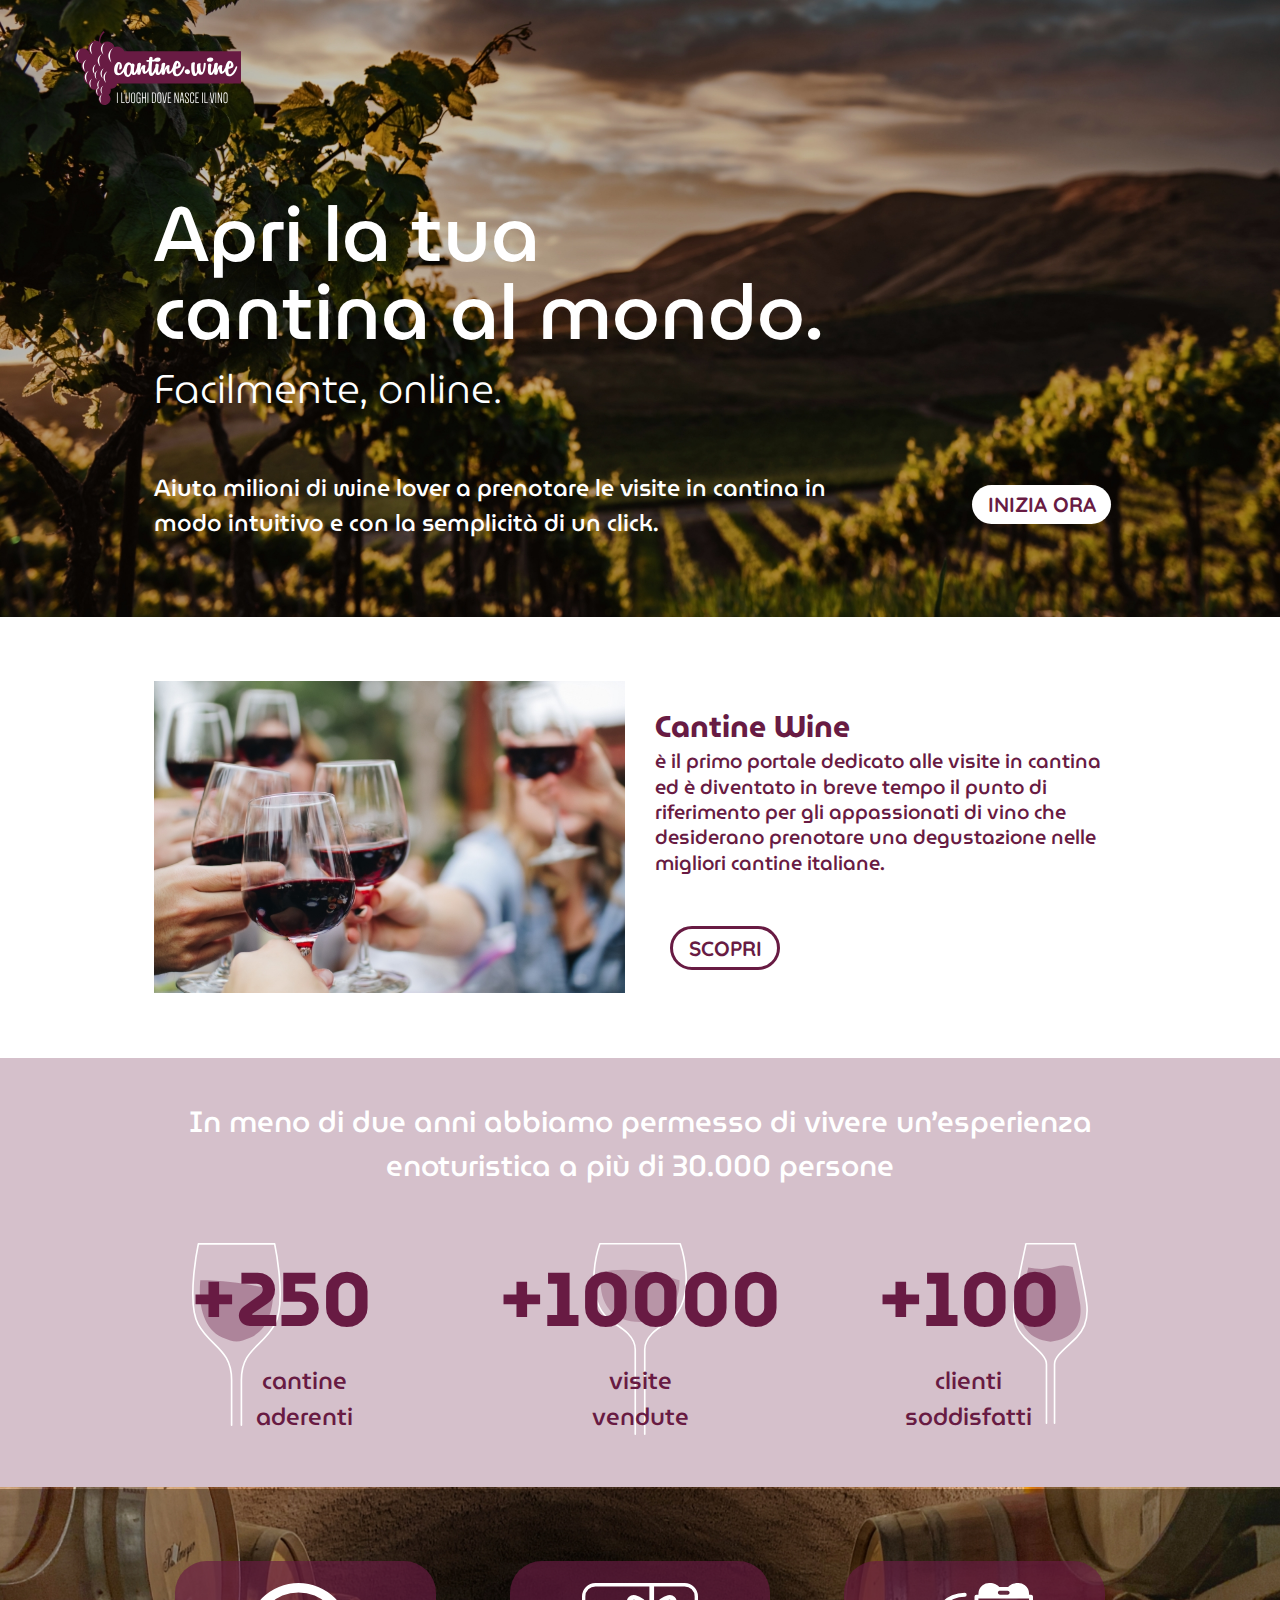
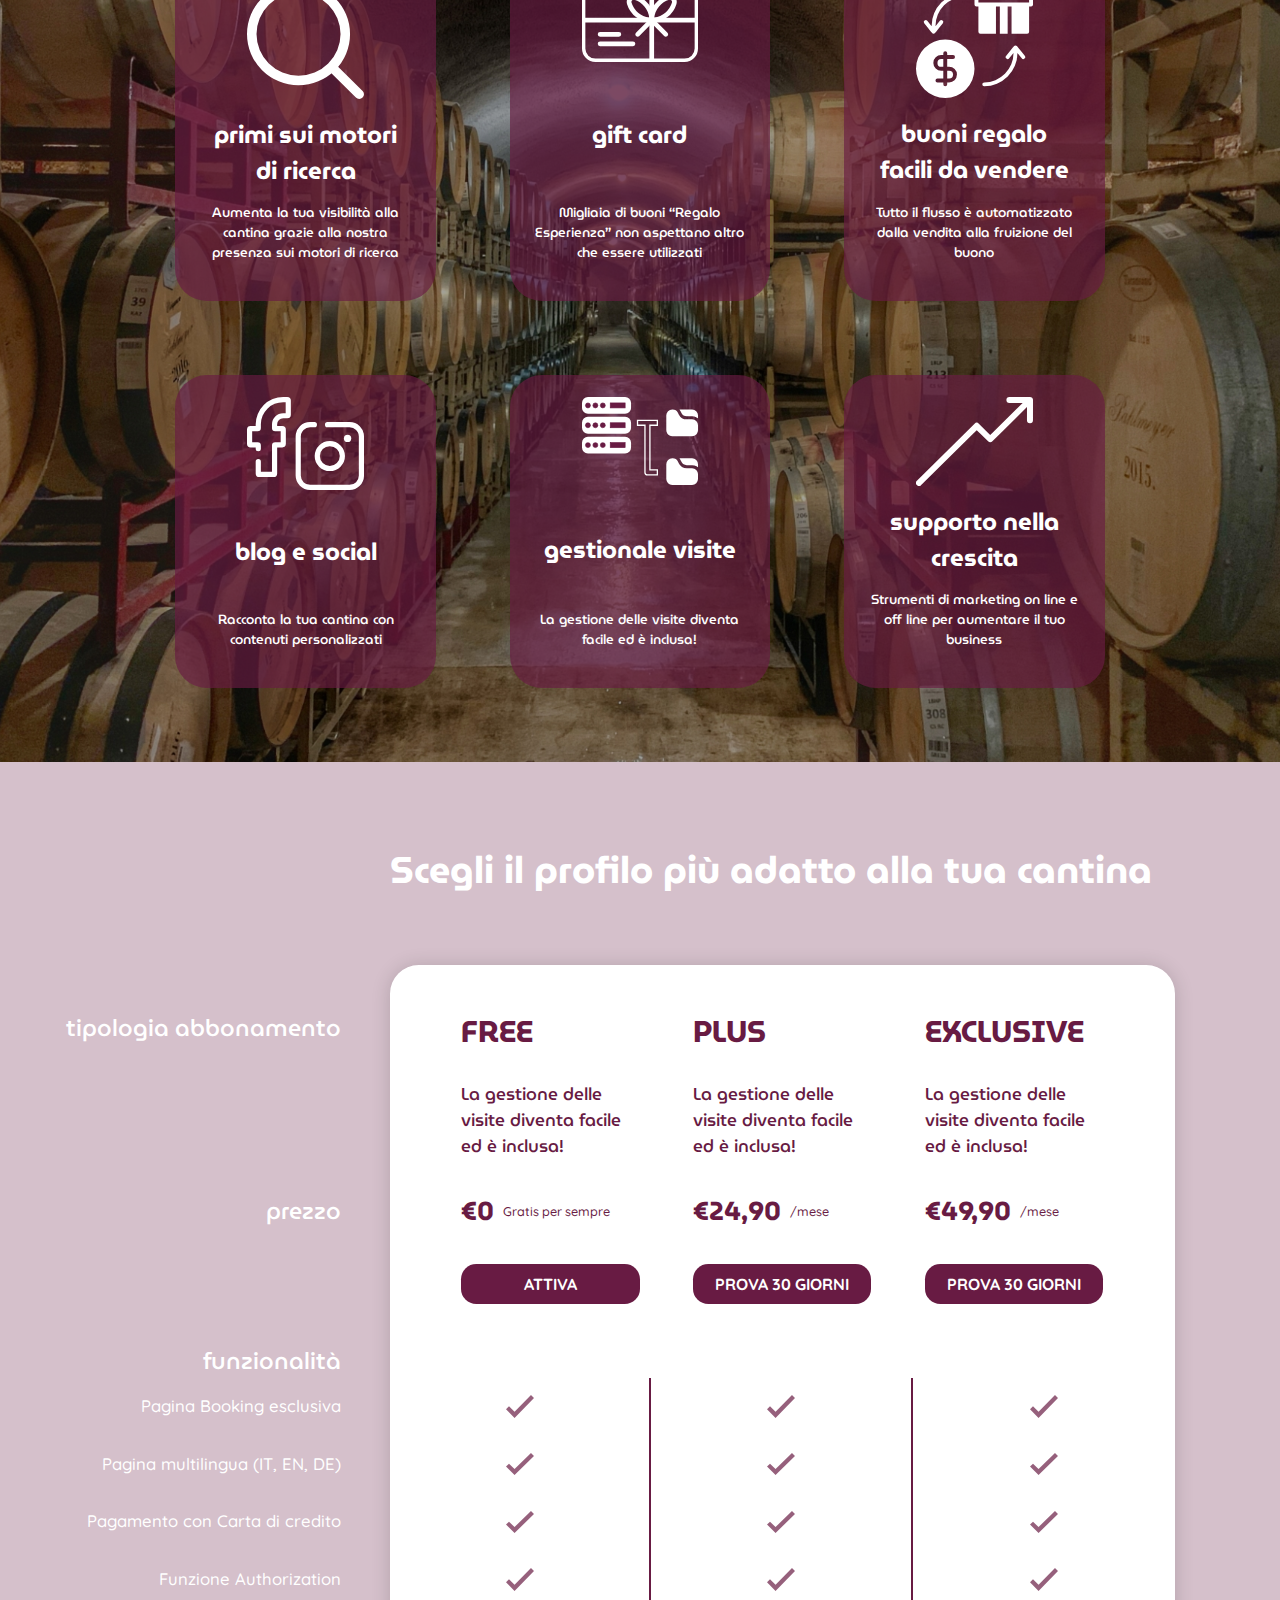
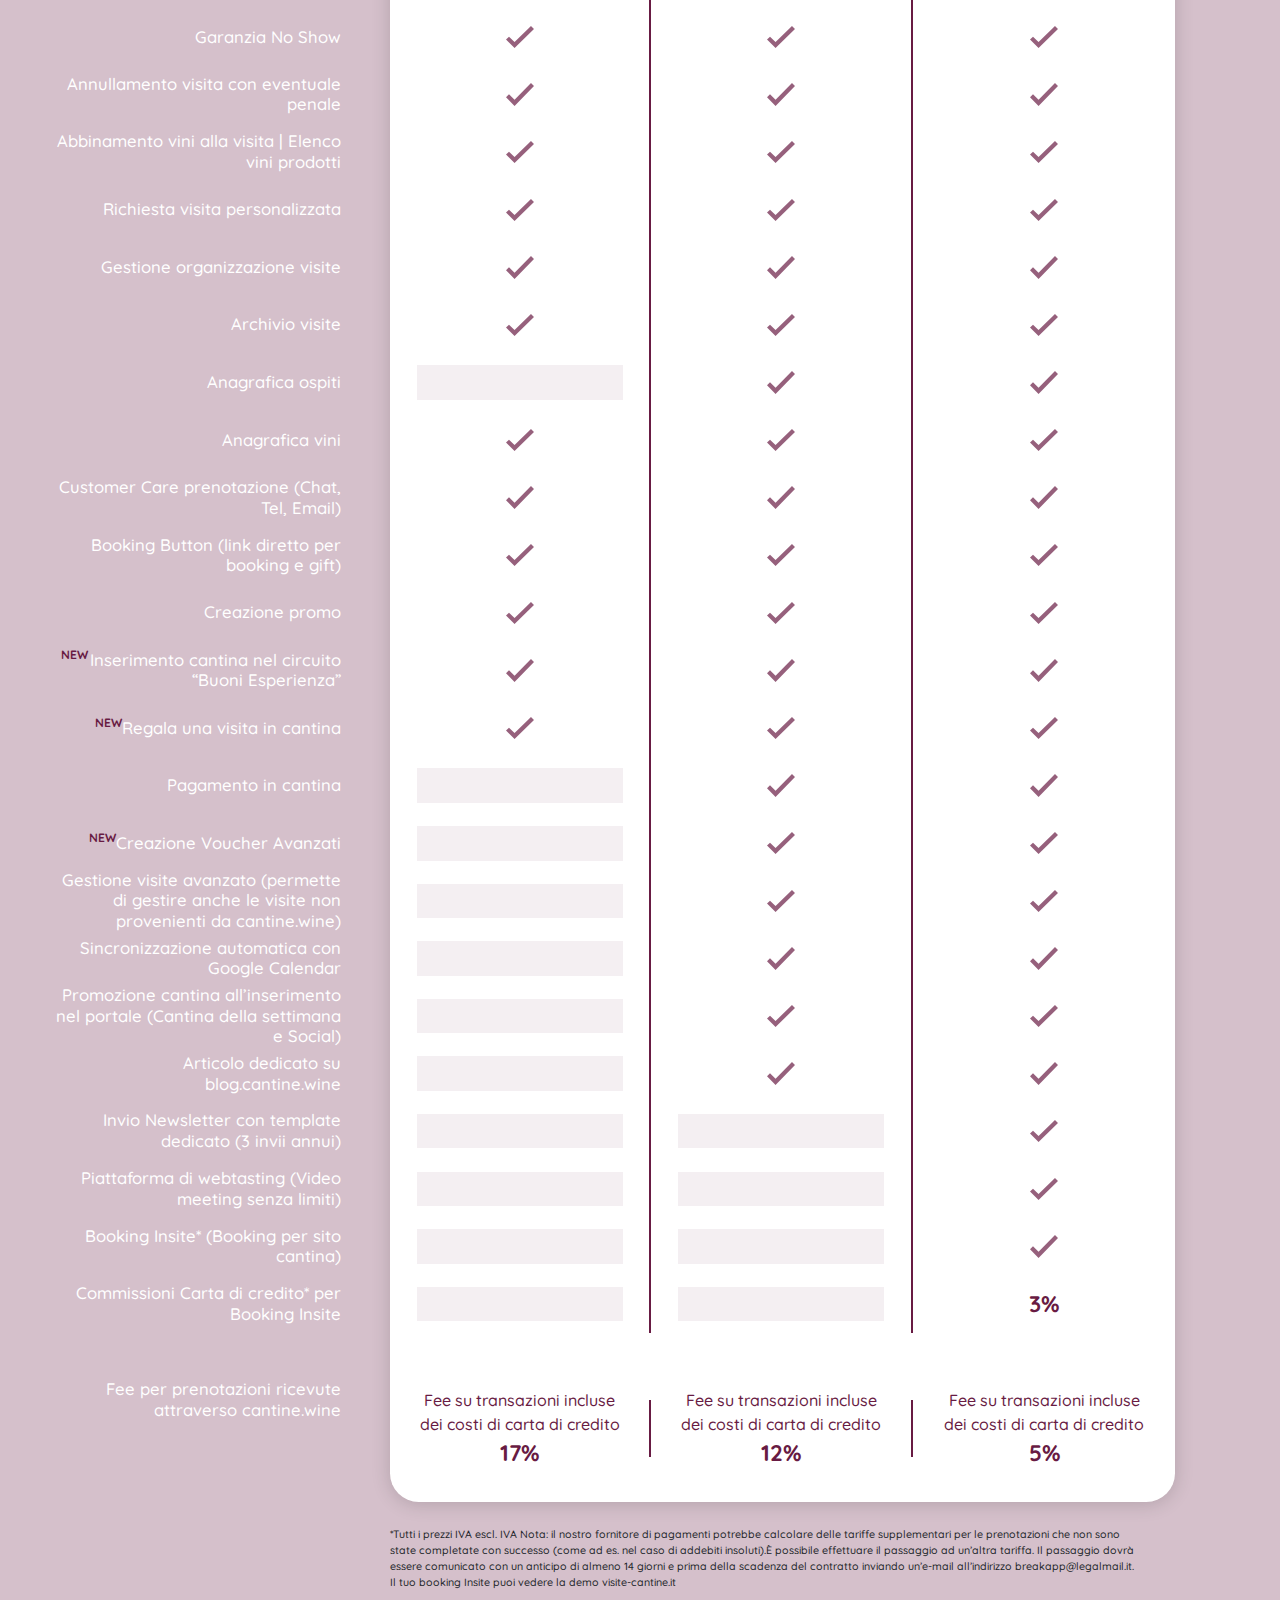
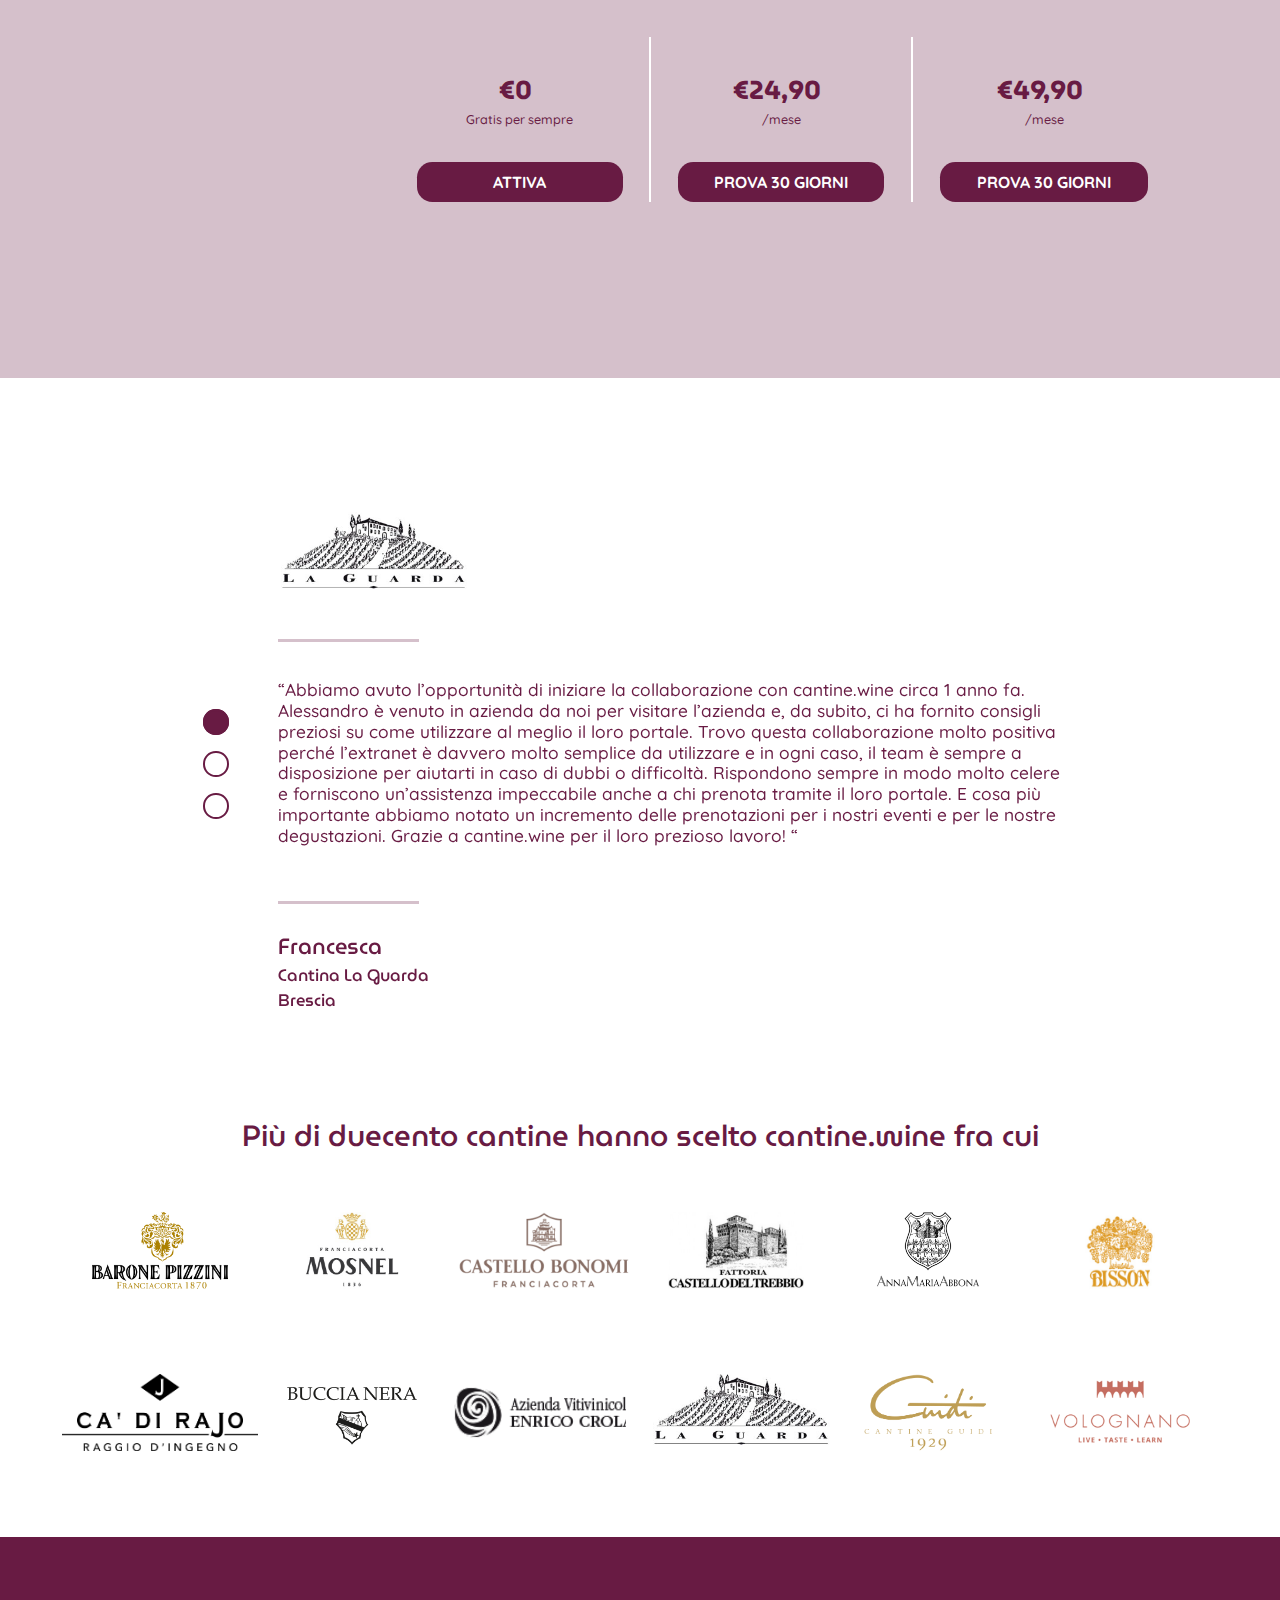
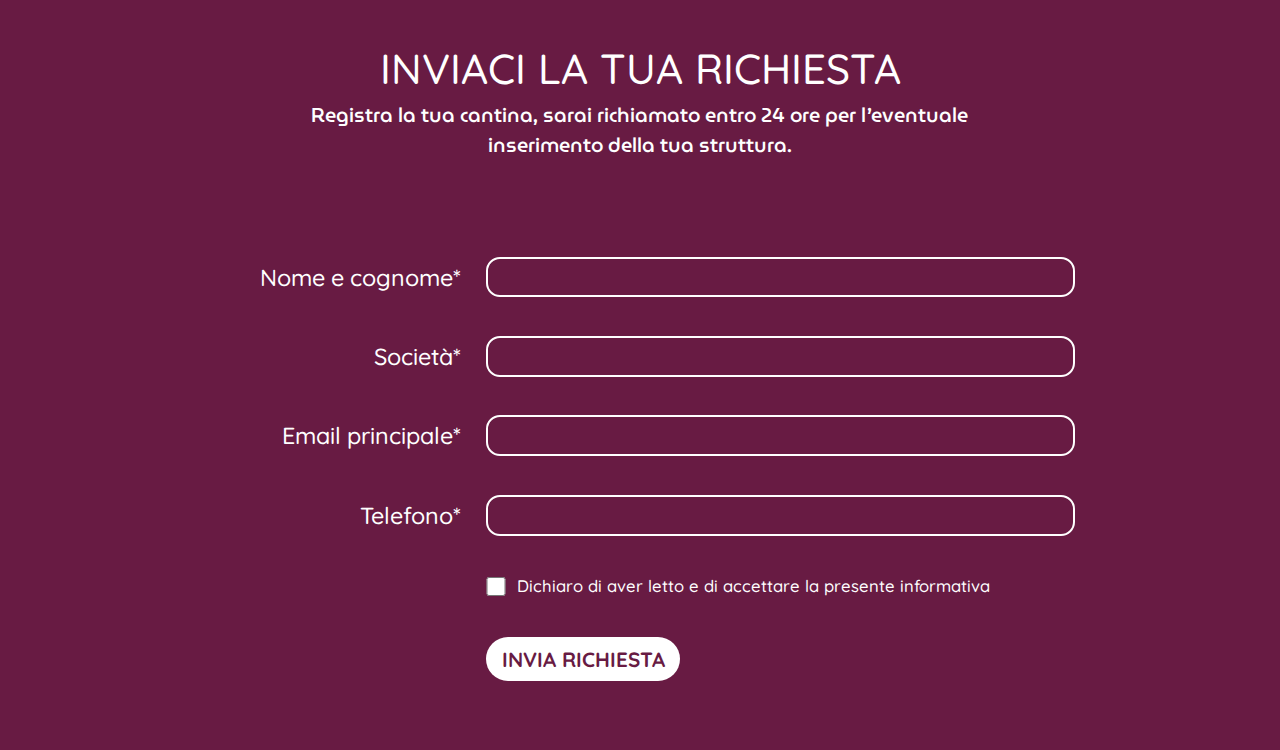
==== commit 226ed32a: "fix" ====
--- a/app/index.html
+++ b/app/index.html
@@ -193,7 +193,7 @@
 				<div class="item">
 					<img src="img/icon4.svg" alt="">
 					<h3>blog e social</h3>
-<p>Tutto il flusso è automatizzato dalla vendita alla fruizione del buono
+<p>Racconta la tua cantina con contenuti personalizzati
 
 </p>
 				</div>
@@ -204,7 +204,7 @@
 					<img src="img/icon5.svg" alt="">
 					<h3>gestionale 
 visite</h3>
-<p>Tutto il flusso è automatizzato dalla vendita alla fruizione del buono
+<p>La gestione delle visite diventa facile ed è inclusa!
 
 </p>
 				</div>
@@ -215,7 +215,8 @@
 					<img src="img/icon6.svg" alt="">
 					<h3>supporto 
 nella crescita</h3>
-<p>Tutto il flusso è automatizzato dalla vendita alla fruizione del buono
+<p>Strumenti di marketing on line e off line per aumentare il tuo business 
+
 
 </p>
 				</div>
@@ -298,12 +299,18 @@
 		</div>
 
 		<div class="table-left-title">
-			Inserimento cantina nel circuito “Buoni Esperienza”
-
-		</div>
-
-		<div class="table-left-title">
-			Regala una visita in cantina
+			
+			<span class="two-line"><div class="new">
+				new
+			</div>
+			Inserimento cantina nel circuito “Buoni Esperienza”</span>
+
+		</div>
+
+		<div class="table-left-title">
+			<span><div class="new">
+				new
+			</div>Regala una visita in cantina</span>
 		</div>
 
 		<div class="table-left-title">
@@ -311,7 +318,9 @@
 		</div>
 
 		<div class="table-left-title">
-			Creazione Voucher Avanzati
+			<span><div class="new">
+				new
+			</div>Creazione Voucher Avanzati</span>
 		</div>
 
 		<div class="table-left-title">
@@ -1038,12 +1047,17 @@
 		</div>
 
 		<div class="table-left-title">
-			Inserimento cantina nel circuito “Buoni Esperienza”
-
-		</div>
-
-		<div class="table-left-title">
-			Regala una visita in cantina
+			<span class="two-line"><div class="new">
+				new
+			</div>Inserimento cantina nel circuito “Buoni Esperienza”</span>
+
+		</div>
+
+		<div class="table-left-title">
+			<span><div class="new">
+				new
+			</div>
+			Regala una visita in cantina</span>
 		</div>
 
 		<div class="table-left-title">
@@ -1051,7 +1065,12 @@
 		</div>
 
 		<div class="table-left-title">
-			Creazione Voucher Avanzati
+			<span><div class="new">
+				new
+			</div>
+				Creazione Voucher Avanzati
+			</span>
+			
 		</div>
 
 		<div class="table-left-title">
@@ -1486,12 +1505,18 @@
 		</div>
 
 		<div class="table-left-title">
-			Inserimento cantina nel circuito “Buoni Esperienza”
-
-		</div>
-
-		<div class="table-left-title">
-			Regala una visita in cantina
+			<span class="two-line"><div class="new">
+				new
+			</div>
+			Inserimento cantina nel circuito “Buoni Esperienza”</span>
+
+		</div>
+
+		<div class="table-left-title">
+			<span><div class="new">
+				new
+			</div>
+			Regala una visita in cantina</span>
 		</div>
 
 		<div class="table-left-title">
@@ -1499,7 +1524,10 @@
 		</div>
 
 		<div class="table-left-title">
-			Creazione Voucher Avanzati
+			<span><div class="new">
+				new
+			</div>
+			Creazione Voucher Avanzati</span>
 		</div>
 
 		<div class="table-left-title">
@@ -1937,12 +1965,20 @@
 		</div>
 
 		<div class="table-left-title">
-			Inserimento cantina nel circuito “Buoni Esperienza”
-
-		</div>
-
-		<div class="table-left-title">
-			Regala una visita in cantina
+			<span class="two-line"><div class="new">
+				new
+			</div>
+				Inserimento cantina nel circuito “Buoni Esperienza”
+			</span>
+			
+
+		</div>
+
+		<div class="table-left-title">
+			<span><div class="new">
+				new
+			</div>
+			Regala una visita in cantina</span>
 		</div>
 
 		<div class="table-left-title">
@@ -1950,7 +1986,10 @@
 		</div>
 
 		<div class="table-left-title">
-			Creazione Voucher Avanzati
+			<span><div class="new">
+				new
+			</div>
+			Creazione Voucher Avanzati</span>
 		</div>
 
 		<div class="table-left-title">
@@ -2344,7 +2383,7 @@
 		<div class="items_slider">
 				<div class="slider-content">
 					<div class="slider-logo slider-logo-second">
-						<img src="img/logo-2.jpg" alt="" class="">
+						<img src="img/slider-logo2.png" alt="" class="">
 					</div>
 					
 					<div class="line line-first">;	</div>
@@ -2419,53 +2458,53 @@
 		<div class="row">
 		<div class="col-lg-2 col-md-4 col-sm-4 col-4">
 			<a href="">
-			<img src="img/l1.svg" alt=""></a>
+			<img src="img/l1.png" alt=""></a>
 		</div>
 		<div class="col-lg-2 col-md-4 col-sm-4 col-4">
 			<a href="">
-			<img src="img/l2.svg" alt=""></a>
+			<img src="img/l2.png" alt=""></a>
 		</div>
 		<div class="col-lg-2 col-md-4 col-sm-4 col-4">
 			<a href="">
-			<img src="img/l3.svg" alt=""></a>
+			<img src="img/l3.png" alt=""></a>
 		</div>
 		<div class="col-lg-2 col-md-4 col-sm-4 col-4">
 			<a href="">
-			<img src="img/l4.svg" alt=""></a>
+			<img src="img/l4.png" alt=""></a>
 		</div>
 		<div class="col-lg-2 col-md-4 col-sm-4 col-4">
 			<a href="">
-			<img src="img/l5.svg" alt=""></a>
+			<img src="img/l5.png" alt=""></a>
 		</div>
 		<div class="col-lg-2 col-md-4 col-sm-4 col-4">
 			<a href="">
-			<img src="img/l6.svg" alt=""></a>
+			<img src="img/l6.png" alt=""></a>
 		</div>
 		<div class="col-lg-2 col-md-4 col-sm-4 col-4">
 			<a href="">
-			<img src="img/l7.svg" alt=""></a>
+			<img src="img/l7.png" alt=""></a>
 		</div>
 		<div class="col-lg-2 col-md-4 col-sm-4 col-4">
 			<a href="">
-			<img src="img/l8.svg" alt=""></a>
+			<img src="img/l8.png" alt=""></a>
 		</div>
 		<div class="col-lg-2 col-md-4 col-sm-4 col-4">
 			<a href="">
-			<img src="img/l9.svg" alt=""></a>
+			<img src="img/l9.png" alt="" class="sm"></a>
 		</div>
 		<div class="col-lg-2 col-md-4 col-sm-4 col-4">
 			<a href="">
-			<img src="img/slider-logo.png" alt=""></a>
+			<img src="img/l10.png" alt=""></a>
 		</div>
 
 		<div class="col-lg-2 col-md-4 col-sm-4 col-4">
 			<a href="">
-			<img src="img/l11.svg" alt=""></a>
+			<img src="img/l11.png" alt=""></a>
 		</div>
 
 		<div class="col-lg-2 col-md-4 col-sm-4 col-4">
 			<a href="">
-			<img src="img/l12.svg" alt=""></a>
+			<img src="img/l12.png" alt=""></a>
 		</div>
 	</div>
 	</div>
--- a/app/css/style.min.css
+++ b/app/css/style.min.css
@@ -1 +1 @@
-body{font-family:"MuseoModerno",sans-serif;font-weight:500}h1{font-weight:500;font-size:5.990vw;line-height:6.094vw;max-width:53vw}h1 br{display:none}h3{font-size:1.875vw;font-weight:700}a,a:hover{text-decoration:none}.button{font-size:1.615vw;font-weight:700;text-transform:uppercase;padding:0.5vw 1.2vw;font-family:'Quicksand', sans-serif}.button a{color:#681B43;font-size:1.615vw;font-weight:700;text-transform:uppercase;font-weight:700;background:#fff;font-size:1.614vw;padding:0.5vw 1.2vw;border-radius:5vw;font-family:'Quicksand', sans-serif}.button.button--transparent a{border:3px solid #681B43;background:transparent}.sub-title{font-weight:300;font-size:3.125vw}.container-fluid{max-width:78.333vw}.header{padding-top:2.448vw;background:url("../img/bg.jpg");background-size:cover;background-position:center}.logo{padding-left:5.885vw}.logo img{width:12.917vw}.header__content{padding-top:7vw;padding-bottom:6vw;color:#fff}.header__footer-text{font-size:1.823vw;font-weight:500;max-width:58vw}.header__footer{display:-webkit-box;display:-ms-flexbox;display:flex;-webkit-box-pack:justify;-ms-flex-pack:justify;justify-content:space-between;-webkit-box-align:center;-ms-flex-align:center;align-items:center;padding-top:4vw}.about{padding:5.052vw 0;color:#681B43}.about img{width:100%}.about p{font-size:1.563vw;font-weight:500;line-height:1.979vw}.about .button{margin-top:2.708vw}.about__content{height:100%;display:-webkit-box;display:-ms-flexbox;display:flex;-webkit-box-orient:vertical;-webkit-box-direction:normal;-ms-flex-direction:column;flex-direction:column;-webkit-box-pack:center;-ms-flex-pack:center;justify-content:center}.about-title{font-size:2.344vw;font-weight:700}.vine{background:rgba(104,27,67,0.28);padding-top:3.281vw;padding-bottom:4.063vw}.vine__title{font-size:2.292vw;color:#fff;text-align:center;font-weight:500}.vine__items{display:-webkit-box;display:-ms-flexbox;display:flex;-webkit-box-pack:justify;-ms-flex-pack:justify;justify-content:space-between;max-width:70vw;margin:0 auto}.vine__item:first-child img{width:6.979vw}.vine__item:first-child .vine-item__text{left:5vw}.vine__item{margin-top:4.271vw;width:33.33%;position:relative;display:-webkit-box;display:-ms-flexbox;display:flex}.vine-item__title{font-size:5.938vw;color:#681B43;position:absolute;font-weight:700}.vine-item__text{position:absolute;text-align:center;color:#681B43;font-size:1.875vw;bottom:0}.vine__item:nth-child(2){display:-webkit-box;display:-ms-flexbox;display:flex;-webkit-box-pack:center;-ms-flex-pack:center;justify-content:center}.vine__item:nth-child(2) img{width:7.292vw}.vine__item:nth-child(2) .vine-item__title{left:50%;-webkit-transform:translate(-50%);-ms-transform:translate(-50%);transform:translate(-50%)}.vine__item:nth-child(2) .vine-item__text{left:50%;-webkit-transform:translate(-50%);-ms-transform:translate(-50%);transform:translate(-50%)}.vine__item:nth-child(3){display:-webkit-box;display:-ms-flexbox;display:flex;-webkit-box-pack:end;-ms-flex-pack:end;justify-content:flex-end}.vine__item:nth-child(3) .vine-item__title{left:7vw}.vine__item:nth-child(3) .vine-item__text{left:9vw}.vine__item:nth-child(3) img{width:5.885vw}.item-section{padding-top:5.729vw;background:url("../img/bg2.jpg");background-size:cover;background-position:center;color:#fff}.item-section .col-lg-4{display:-webkit-box;display:-ms-flexbox;display:flex;-webkit-box-pack:center;-ms-flex-pack:center;justify-content:center;margin-bottom:5.781vw}.item{background:rgba(104,27,67,0.66);text-align:center;padding:1.719vw;border-radius:2.5vw;max-width:20.365vw;height:100%;display:-webkit-box;display:-ms-flexbox;display:flex;-webkit-box-orient:vertical;-webkit-box-direction:normal;-ms-flex-direction:column;flex-direction:column;-webkit-box-pack:justify;-ms-flex-pack:justify;justify-content:space-between;-webkit-box-align:center;-ms-flex-align:center;align-items:center}.item img{max-width:9.115vw;margin-bottom:1.406vw}.item h3{margin:0 auto;max-width:15vw}.item p{font-size:1.042vw;margin-top:1.042vw}.table-section{background:rgba(104,27,67,0.28);padding-top:6.250vw;padding-bottom:8vw;display:-webkit-box;display:-ms-flexbox;display:flex}.titles__column{width:30.469vw;padding-left:3.854vw;padding-right:3.854vw;padding-top:13.167vw;text-align:right;color:#fff}.table-title{color:#fff;font-size:2.917vw;font-weight:700;padding-bottom:5.208vw}.table{width:61.302vw;background:#fff;-webkit-box-shadow:0 0.156vw 1.51vw rgba(0,0,0,0.16);box-shadow:0 0.156vw 1.51vw rgba(0,0,0,0.16);border-radius:2.24vw;padding:3.490vw 0;color:#681B43}.table__row{display:-webkit-box;display:-ms-flexbox;display:flex;-webkit-box-pack:justify;-ms-flex-pack:justify;justify-content:space-between}.table__col{width:33.3%;padding:0 2.083vw}.tab{font-size:2.344vw;font-weight:700;padding-bottom:2.083vw}.tab-top{padding-left:3.490vw;padding-right:3.490vw}.table-text{font-size:1.354vw}.table-price-col{display:-webkit-box;display:-ms-flexbox;display:flex;padding-top:2.604vw;padding-bottom:2.604vw;-webkit-box-align:center;-ms-flex-align:center;align-items:center}.price{font-size:2.031vw;font-weight:700;padding-right:0.677vw}.price-text{font-size:0.990vw;font-family:'Quicksand', sans-serif}.table-button .button{font-size:1.250vw;background:#681B43;color:#fff;display:-webkit-box;display:-ms-flexbox;display:flex;-webkit-box-pack:center;-ms-flex-pack:center;justify-content:center;-webkit-box-align:center;-ms-flex-align:center;align-items:center;border-radius:1.198vw;padding:0.625vw 1.146vw;cursor:pointer}.table-button{margin-bottom:5.729vw}.table-left__header{font-size:1.823vw}.table-left__header .type{padding-bottom:11.5vw}.left-price{padding-bottom:9vw}.table-col-tick{border-right:2px solid #681B43;height:4.5vw;font-family:'Quicksand', sans-serif;display:-webkit-box;display:-ms-flexbox;display:flex;-webkit-box-pack:center;-ms-flex-pack:center;justify-content:center;-webkit-box-align:center;-ms-flex-align:center;align-items:center;text-align:center}.table-col-tick img{width:2.188vw}.table-col-tick .tick-text{font-size:1.771vw;font-weight:700}.table-col-tick span{background:rgba(104,27,67,0.07);width:100%;height:60%}.table-col-tick .tick-p{font-size:1.250vw}.table-left-title{font-size:1.302vw;height:4.5vw;display:-webkit-box;display:-ms-flexbox;display:flex;-webkit-box-align:center;-ms-flex-align:center;align-items:center;-webkit-box-pack:end;-ms-flex-pack:end;justify-content:flex-end;font-family:'Quicksand', sans-serif;font-weight:500;line-height:1.615vw}.table__row-text{padding-top:67px}.table-left-title--last{margin-top:3vw}.table-footer-text{width:61.302vw;padding-top:1.927vw;padding-bottom:3.646vw}.table-col-tick:last-child{border-right:none}.table-footer-row{color:#681B43}.table-footer-row .table__row .table__col{border-right:2px solid #fff}.table-footer-row .table__row .table__col:last-child{border-right:none}.table-footer-row .table-price-col{-webkit-box-orient:vertical;-webkit-box-direction:normal;-ms-flex-direction:column;flex-direction:column}.table-section--mobile{display:none}.slider-section{padding:8.333vw 0;width:74.479vw;margin:0 auto}.slider{color:#681B43}.slider p{font-size:1.354vw;max-width:61.510vw;padding:3vw 0;line-height:1.2;min-height:17vw;font-family:'Quicksand', sans-serif}.slider-content{padding-left:8.854vw}.slider-logo-first img{width:26.042vw}.slider-logo-second img{width:16.771vw}.slider-logo-three img{width:20.208vw}.slider-logo{height:12vw;margin-bottom:3vw}.slider-logo-three{margin-bottom:5vw}.line{background:rgba(104,27,67,0.28);height:3px;width:11.042vw;display:block;font-size:0}.slider-author-wrapper{padding-top:2vw;min-height:10vw}.slider-text{font-size:1.719vw}.slider-name{font-size:1.302vw}.slick-dots{position:absolute;top:43%;left:0;list-style:none;font-size:0;margin-bottom:0}.slick-dots li{margin-bottom:1.302vw;border-radius:50%;outline:none;cursor:pointer}.slick-dots li button{width:1.979vw;height:1.979vw;border:2px solid #681B43;border-radius:50%;background:transparent;outline:none;cursor:pointer}.slick-dots li:last-child{margin-bottom:0}.slick-dots li.slick-active{background:#681B43}.prev,.next{display:none}.logos-section .vine__title{color:#681B43}.logos-section .container-fluid{max-width:90vw}.logos-section a{margin-bottom:2.5vw;display:-webkit-box;display:-ms-flexbox;display:flex;-webkit-box-pack:center;-ms-flex-pack:center;justify-content:center;-webkit-box-align:center;-ms-flex-align:center;align-items:center}.logos-section img{width:80%}.footer{background:#681B43;color:#fff;padding-top:7.813vw;padding-bottom:5.417vw}form{max-width:68vw;margin:0 auto;display:block}.footer__title{text-align:center;font-size:3.281vw;text-transform:uppercase;font-family:'Quicksand', sans-serif}.footer__sub-title{text-align:center;font-size:1.563vw;max-width:52.7vw;margin:0 auto;margin-bottom:7.552vw}.form-row{width:100%;-webkit-box-pack:justify;-ms-flex-pack:justify;justify-content:space-between;display:-webkit-box;display:-ms-flexbox;display:flex;-webkit-box-align:center;-ms-flex-align:center;align-items:center;margin-bottom:3vw}.form-row button{border:none;background:#fff;color:#681B43;border-radius:5vw;font-family:'Quicksand', sans-serif;outline:none;cursor:pointer}.form-row span{width:20vw;font-family:'Quicksand', sans-serif;font-size:1.824vw;text-align:right}.form-row input{width:46vw;height:3.2vw;background:transparent;border:0.2vw solid #fff;border-radius:1.094vw;outline:none;color:#fff;padding:0 1vw}.form-row-wrapper{width:46vw;display:-webkit-box;display:-ms-flexbox;display:flex;-webkit-box-pack:start;-ms-flex-pack:start;justify-content:flex-start;-webkit-box-align:center;-ms-flex-align:center;align-items:center}.form-row-wrapper input{width:1.5vw;height:1.5vw;margin-right:0.9vw;background:#fff;border:none;border-radius:none;cursor:pointer}.form-row-wrapper label{margin-bottom:0;font-size:1.3vw;font-family:'Quicksand', sans-serif}.form-row:last-child{margin-bottom:0}@media only screen and (max-width: 992px){.item-section{padding-top:5vw}.item-section .col-lg-4{padding-left:1.25vw;padding-right:1.25vw}.item-section .col-lg-4:first-child .item img{max-width:7vw}.item{max-width:100%;border-radius:6.4vw}.item h3{max-width:100%}.item p{font-size:1.9vw}.item{padding:3.2vw 1.6vw 2.9vw 1.6vw}.item img{max-width:10.4vw}h3{font-size:2.4vw}}@media only screen and (max-width: 767px){.logo{padding-left:6.133vw}.logo img{width:30.133vw}.header{padding-top:8vw}.header__content{padding-top:38.133vw;text-align:center;padding-bottom:15.733vw}.header__content h1{margin:0 auto;font-size:10.400vw;max-width:100vw;line-height:10.667vw}.header__content h1 br{display:block}.sub-title{font-size:5.333vw;font-weight:300}.header__footer{-webkit-box-orient:vertical;-webkit-box-direction:normal;-ms-flex-direction:column;flex-direction:column;padding-top:18.400vw}.header__footer .button{padding-top:6.4vw}.header__footer-text{font-size:3.733vw;max-width:75vw}.button a{font-size:5.067vw;padding:1.867vw 8.533vw;border-radius:10vw}.container-fluid{max-width:100vw}.about__content{padding-top:6.250vw}.about-title{font-size:6.563vw}.about p{font-size:5.313vw;line-height:6.563vw}.about{padding-top:7.413vw;padding-bottom:6.933vw}.vine{padding-top:9.867vw;padding-bottom:9.867vw}.vine__title{font-size:5.067vw;margin-bottom:6.667vw}.vine__items{-webkit-box-orient:vertical;-webkit-box-direction:normal;-ms-flex-direction:column;flex-direction:column;max-width:85vw}.vine__item{width:100%;margin-top:0}.vine__item:first-child img{width:17.168vw}.vine-item__title{font-size:13.6vw}.vine__item .vine-item__text{font-size:4.533vw;bottom:4vw}.vine__item .vine-item__text br{display:none}.vine__item:first-child .vine-item__text{left:9vw}.vine__item:first-child .vine-item__title{top:8vw;left:8vw}.vine__item:nth-child(2){display:-webkit-box;display:-ms-flexbox;display:flex;-webkit-box-pack:end;-ms-flex-pack:end;justify-content:flex-end}.vine__item:nth-child(2) img{width:17.067vw}.vine__item:nth-child(2) .vine-item__title{left:100%;top:50%;-webkit-transform:translateX(-100%) translateY(-50%);-ms-transform:translateX(-100%) translateY(-50%);transform:translateX(-100%) translateY(-50%)}.vine__item:nth-child(2) .vine-item__text{left:60%}.vine__item:nth-child(3){-webkit-box-pack:start;-ms-flex-pack:start;justify-content:flex-start}.vine__item:nth-child(3) img{width:14.667vw}.vine__item:nth-child(3) .vine-item__title{top:8vw}.item-section{padding-top:10.4vw}.item-section .container-fluid{max-width:95%}.item-section .col-lg-4{padding-left:2.5vw;padding-right:2.5vw}.item-section .col-lg-4:first-child .item img{max-width:14vw}.item{max-width:100%;padding:11.563vw;border-radius:11vw}.item h3{max-width:100%}.item p{font-size:3.467vw}.item{padding:6.4vw 3.2vw 2vw 3.2vw}.item img{max-width:20.800vw}h3{font-size:4.800vw}.table-section{display:none;padding-top:9.600vw}.table-section--mobile{display:block;padding-top:0}.table-wrapper{display:-webkit-box;display:-ms-flexbox;display:flex}.table-title{padding:9.600vw 8.533vw 4.267vw 8.533vw;font-size:5.6vw}.table-section--mobile .tabs{display:-webkit-box;display:-ms-flexbox;display:flex;margin-bottom:8vw;border-radius:2.933vw}.tab-mobile{font-size:3.733vw;text-align:center;background:#fff;display:-webkit-box;display:-ms-flexbox;display:flex;-webkit-box-pack:center;-ms-flex-pack:center;justify-content:center;-webkit-box-align:center;-ms-flex-align:center;align-items:center;padding:0;cursor:pointer;border:1px solid #681B43;height:12.267vw}.tab-mobile:last-child{border-top-right-radius:2.933vw;border-bottom-right-radius:2.933vw;border-left:none}.tab-mobile:first-child{border-top-left-radius:2.933vw;border-bottom-left-radius:2.933vw;border-right:none}.tab-mobile.active{background:#681B43;color:#fff}.tab-content{display:none}.table-wrapper{display:block}.tab-content:first-child{display:block}.table-price-col{width:100%;display:block}.table-button{width:100%}.table__row--header{text-align:center;color:#681B43}.tab-content-title{font-size:8vw;margin-bottom:1.6vw}.tab-content-p{font-size:4.522vw;max-width:70vw;margin:0 auto;margin-bottom:5.33vw}.price{font-size:11.733vw}.price-text{font-size:4vw;margin-bottom:9.067vw}.table-button .button{font-size:5.6vw;padding:2.933vw 0;border-radius:10vw}.titles__column{padding-top:8vw}.table-left__header{color:#fff;font-size:4.533vw;text-align:left;padding-top:3vw}.tab-content-wrapper{display:-webkit-box;display:-ms-flexbox;display:flex}.table-col-tick{border-right:none}.titles__column{width:55vw}.table-column{width:31vw}.table-column .table{max-width:31vw;padding-top:8vw;border-radius:5.867vw;padding-bottom:5.867vw;-webkit-box-shadow:0 0.8vw 7.733vw rgba(0,0,0,0.16);box-shadow:0 0.8vw 7.733vw rgba(0,0,0,0.16)}.table-left-title{font-size:3.2vw;line-height:1.2;height:10vw}.table-col-tick{height:10vw;width:100%}.table-col-tick img{width:4.8vw}.table-col-tick .tick-p{font-size:2.667vw}.table-col-tick .tick-text{font-size:4.267vw}.table__row-text{padding-top:8vw}.table-footer-text{width:100%;font-size:2.933vw;padding-top:7vw}.table-price-col-footer{display:-webkit-box;display:-ms-flexbox;display:flex}.prev,.next{display:block}.prev img,.next img{width:2.773vw}.slick-slide img{display:block;margin:0 auto;max-width:40vw;height:auto}.line-first{display:none}.slider-section{width:76.800vw;position:relative}.slider-content{padding-left:0}.slider p{max-width:100%;font-size:3.467vw}.slider-text{font-size:4.8vw}.slider-name{font-size:4vw}.line{width:56vw}.prev{left:0;top:13vw;position:absolute}.next{right:0;top:13vw;position:absolute}.slider-section{padding-bottom:0}.logos-section{padding-top:5vw}.logos-section a{min-height:19vw;margin-bottom:0}.logos-section img{width:100%}.footer__title{font-size:5.6vw}.footer__sub-title{font-size:4vw;max-width:70vw}.form-row{-webkit-box-orient:vertical;-webkit-box-direction:normal;-ms-flex-direction:column;flex-direction:column}.form-row span{width:100%;text-align:center;font-size:4.8vw}.form-row input{width:100%;height:10.133vw;border-radius:5.6vw;margin-top:3.467vw}.form-row-wrapper{width:100%;-webkit-box-align:center;-ms-flex-align:center;align-items:center;display:-webkit-box;display:-ms-flexbox;display:flex;margin-top:10vw}.form-row-wrapper input{width:4vw;height:4vw;min-width:4vw;min-height:4vw;margin-top:0;margin-right:3vw;color:#fff;padding:0 5vw}.form-row-wrapper label{margin-bottom:0;font-size:3vw;max-width:90%}.footer{padding-bottom:15vw;padding-top:15vw}.footer button{width:100%;font-size:5.33vw;padding-top:2vw;padding-bottom:2vw;border-radius:10vw}input{border:1px solid #fff}}@media only screen and (max-width: 360px){.header__content h1{font-size:10vw}}
+body{font-family:"MuseoModerno",sans-serif;font-weight:500;margin:0;padding:0}h1{font-weight:500;font-size:5.990vw;line-height:6.094vw;max-width:53vw}h1 br{display:none}h3{font-size:1.875vw;font-weight:700}a,a:hover{text-decoration:none}.button{font-size:1.615vw;font-weight:700;text-transform:uppercase;padding:0.5vw 1.2vw;font-family:'Quicksand', sans-serif}.button a{color:#681B43;font-size:1.615vw;font-weight:700;text-transform:uppercase;font-weight:700;background:#fff;font-size:1.614vw;padding:0.5vw 1.2vw;border-radius:5vw;font-family:'Quicksand', sans-serif}.button.button--transparent a{border:3px solid #681B43;background:transparent}.sub-title{font-weight:300;font-size:3.125vw}.container-fluid{max-width:78.333vw}.header{padding-top:2.448vw;background:url("../img/bg.jpg");background-size:cover;background-position:center;background-repeat:no-repeat}.logo{padding-left:5.885vw}.logo img{width:12.917vw}.header__content{padding-top:7vw;padding-bottom:6vw;color:#fff}.header__footer-text{font-size:1.823vw;font-weight:500;max-width:58vw}.header__footer{display:-webkit-box;display:-ms-flexbox;display:flex;-webkit-box-pack:justify;-ms-flex-pack:justify;justify-content:space-between;-webkit-box-align:center;-ms-flex-align:center;align-items:center;padding-top:4vw}.about{padding:5.052vw 0;color:#681B43}.about img{width:100%}.about p{font-size:1.563vw;font-weight:500;line-height:1.979vw}.about .button{margin-top:2.708vw}.about__content{height:100%;display:-webkit-box;display:-ms-flexbox;display:flex;-webkit-box-orient:vertical;-webkit-box-direction:normal;-ms-flex-direction:column;flex-direction:column;-webkit-box-pack:center;-ms-flex-pack:center;justify-content:center}.about-title{font-size:2.344vw;font-weight:700}.vine{background:rgba(104,27,67,0.28);padding-top:3.281vw;padding-bottom:4.063vw}.vine__title{font-size:2.292vw;color:#fff;text-align:center;font-weight:500}.vine__items{display:-webkit-box;display:-ms-flexbox;display:flex;-webkit-box-pack:justify;-ms-flex-pack:justify;justify-content:space-between;max-width:70vw;margin:0 auto}.vine__item:first-child img{width:6.979vw}.vine__item:first-child .vine-item__text{left:5vw}.vine__item{margin-top:4.271vw;width:33.33%;position:relative;display:-webkit-box;display:-ms-flexbox;display:flex}.vine-item__title{font-size:5.938vw;color:#681B43;position:absolute;font-weight:700}.vine-item__text{position:absolute;text-align:center;color:#681B43;font-size:1.875vw;bottom:0}.vine__item:nth-child(2){display:-webkit-box;display:-ms-flexbox;display:flex;-webkit-box-pack:center;-ms-flex-pack:center;justify-content:center}.vine__item:nth-child(2) img{width:7.292vw}.vine__item:nth-child(2) .vine-item__title{left:50%;-webkit-transform:translate(-50%);-ms-transform:translate(-50%);transform:translate(-50%)}.vine__item:nth-child(2) .vine-item__text{left:50%;-webkit-transform:translate(-50%);-ms-transform:translate(-50%);transform:translate(-50%)}.vine__item:nth-child(3){display:-webkit-box;display:-ms-flexbox;display:flex;-webkit-box-pack:end;-ms-flex-pack:end;justify-content:flex-end}.vine__item:nth-child(3) .vine-item__title{left:7vw}.vine__item:nth-child(3) .vine-item__text{left:9vw}.vine__item:nth-child(3) img{width:5.885vw}.item-section{padding-top:5.729vw;background:url("../img/bg2.jpg");background-size:cover;background-position:center;color:#fff}.item-section .col-lg-4{display:-webkit-box;display:-ms-flexbox;display:flex;-webkit-box-pack:center;-ms-flex-pack:center;justify-content:center;margin-bottom:5.781vw}.item{background:rgba(104,27,67,0.66);text-align:center;padding:1.719vw;border-radius:2.5vw;max-width:20.365vw;height:100%;display:-webkit-box;display:-ms-flexbox;display:flex;-webkit-box-orient:vertical;-webkit-box-direction:normal;-ms-flex-direction:column;flex-direction:column;-webkit-box-pack:justify;-ms-flex-pack:justify;justify-content:space-between;-webkit-box-align:center;-ms-flex-align:center;align-items:center}.item img{max-width:9.115vw;margin-bottom:1.406vw}.item h3{margin:0 auto;max-width:15vw}.item p{font-size:1.042vw;margin-top:1.042vw}.table-section{background:rgba(104,27,67,0.28);padding-top:6.250vw;padding-bottom:8vw;display:-webkit-box;display:-ms-flexbox;display:flex}.titles__column{width:30.469vw;padding-left:3.854vw;padding-right:3.854vw;padding-top:13.167vw;text-align:right;color:#fff}.table-title{color:#fff;font-size:2.917vw;font-weight:700;padding-bottom:5.208vw}.table{width:61.302vw;background:#fff;-webkit-box-shadow:0 0.156vw 1.51vw rgba(0,0,0,0.16);box-shadow:0 0.156vw 1.51vw rgba(0,0,0,0.16);border-radius:2.24vw;padding:3.490vw 0;color:#681B43}.table__row{display:-webkit-box;display:-ms-flexbox;display:flex;-webkit-box-pack:justify;-ms-flex-pack:justify;justify-content:space-between}.table__col{width:33.3%;padding:0 2.083vw}.tab{font-size:2.344vw;font-weight:700;padding-bottom:2.083vw}.tab-top{padding-left:3.490vw;padding-right:3.490vw}.table-text{font-size:1.354vw}.table-price-col{display:-webkit-box;display:-ms-flexbox;display:flex;padding-top:2.604vw;padding-bottom:2.604vw;-webkit-box-align:center;-ms-flex-align:center;align-items:center}.price{font-size:2.031vw;font-weight:700;padding-right:0.677vw}.price-text{font-size:0.990vw;font-family:'Quicksand', sans-serif}.table-button .button{font-size:1.250vw;background:#681B43;color:#fff;display:-webkit-box;display:-ms-flexbox;display:flex;-webkit-box-pack:center;-ms-flex-pack:center;justify-content:center;-webkit-box-align:center;-ms-flex-align:center;align-items:center;border-radius:1.198vw;padding:0.625vw 1.146vw;cursor:pointer}.table-button{margin-bottom:5.729vw}.table-left__header{font-size:1.823vw}.table-left__header .type{padding-bottom:11.5vw}.left-price{padding-bottom:9vw}.table-col-tick{border-right:2px solid #681B43;height:4.5vw;font-family:'Quicksand', sans-serif;display:-webkit-box;display:-ms-flexbox;display:flex;-webkit-box-pack:center;-ms-flex-pack:center;justify-content:center;-webkit-box-align:center;-ms-flex-align:center;align-items:center;text-align:center}.table-col-tick img{width:2.188vw}.table-col-tick .tick-text{font-size:1.771vw;font-weight:700}.table-col-tick span{background:rgba(104,27,67,0.07);width:100%;height:60%}.table-col-tick .tick-p{font-size:1.250vw}.table-left-title{font-size:1.302vw;height:4.5vw;display:-webkit-box;display:-ms-flexbox;display:flex;-webkit-box-align:center;-ms-flex-align:center;align-items:center;-webkit-box-pack:end;-ms-flex-pack:end;justify-content:flex-end;font-family:'Quicksand', sans-serif;font-weight:500;line-height:1.615vw}.table__row-text{padding-top:67px}.table-left-title--last{margin-top:3vw}.table-footer-text{width:58.3vw;padding-top:1.927vw;padding-bottom:3.646vw;font-size:0.833vw;font-family:'Quicksand', sans-serif}.table-col-tick:last-child{border-right:none}.table-footer-row{color:#681B43}.table-footer-row .table__row .table__col{border-right:2px solid #fff}.table-footer-row .table__row .table__col:last-child{border-right:none}.table-footer-row .table-price-col{-webkit-box-orient:vertical;-webkit-box-direction:normal;-ms-flex-direction:column;flex-direction:column}.table-section--mobile{display:none}.slider-section{padding:8.333vw 0;width:74.479vw;margin:0 auto}.slider{color:#681B43}.slider p{font-size:1.354vw;max-width:61.510vw;padding:3vw 0;line-height:1.2;min-height:17vw;font-family:'Quicksand', sans-serif}.slider-content{padding-left:8.854vw}.slider-logo-first img{width:15vw}.slider-logo-second img{width:12vw}.slider-logo-three img{width:15vw}.slider-logo{height:8vw;margin-bottom:2vw}.slider-logo-three{margin-bottom:4vw}.line{background:rgba(104,27,67,0.28);height:3px;width:11.042vw;display:block;font-size:0}.slider-author-wrapper{padding-top:2vw;min-height:10vw}.slider-text{font-size:1.719vw}.slider-name{font-size:1.302vw}.slick-dots{position:absolute;top:43%;left:0;list-style:none;font-size:0;margin-bottom:0}.slick-dots li{margin-bottom:1.302vw;border-radius:50%;outline:none;cursor:pointer}.slick-dots li button{width:1.979vw;height:1.979vw;border:2px solid #681B43;border-radius:50%;background:transparent;outline:none;cursor:pointer}.slick-dots li:last-child{margin-bottom:0}.slick-dots li.slick-active{background:#681B43}.prev,.next{display:none}.logos-section .vine__title{color:#681B43;margin-bottom:4.2vw}.logos-section .container-fluid{max-width:90vw}.logos-section a{margin-bottom:2.5vw;display:-webkit-box;display:-ms-flexbox;display:flex;-webkit-box-pack:center;-ms-flex-pack:center;justify-content:center;-webkit-box-align:center;-ms-flex-align:center;align-items:center}.logos-section img{height:6vw;margin-bottom:4.2vw}.logos-section img.sm{height:4vw;margin-top:1vw}.logos-section a{display:-webkit-box;display:-ms-flexbox;display:flex;-webkit-box-pack:center;-ms-flex-pack:center;justify-content:center;-webkit-box-align:center;-ms-flex-align:center;align-items:center}.footer{background:#681B43;color:#fff;padding-top:7.813vw;padding-bottom:5.417vw}form{max-width:68vw;margin:0 auto;display:block}.footer__title{text-align:center;font-size:3.281vw;text-transform:uppercase;font-family:'Quicksand', sans-serif}.footer__sub-title{text-align:center;font-size:1.563vw;max-width:52.7vw;margin:0 auto;margin-bottom:7.552vw}.form-row{width:100%;-webkit-box-pack:justify;-ms-flex-pack:justify;justify-content:space-between;display:-webkit-box;display:-ms-flexbox;display:flex;-webkit-box-align:center;-ms-flex-align:center;align-items:center;margin-bottom:3vw}.form-row button{border:none;background:#fff;color:#681B43;border-radius:5vw;font-family:'Quicksand', sans-serif;outline:none;cursor:pointer}.form-row span{width:20vw;font-family:'Quicksand', sans-serif;font-size:1.824vw;text-align:right}.form-row input{width:46vw;height:3.2vw;background:transparent;border:0.2vw solid #fff;border-radius:1.094vw;outline:none;color:#fff;padding:0 1vw}.form-row-wrapper{width:46vw;display:-webkit-box;display:-ms-flexbox;display:flex;-webkit-box-pack:start;-ms-flex-pack:start;justify-content:flex-start;-webkit-box-align:center;-ms-flex-align:center;align-items:center}.form-row-wrapper input{width:1.5vw;height:1.5vw;margin-right:0.9vw;background:#fff;border:none;border-radius:none;cursor:pointer}.form-row-wrapper label{margin-bottom:0;font-size:1.3vw;font-family:'Quicksand', sans-serif}.form-row:last-child{margin-bottom:0}.table-left-title span{position:relative}.new{position:absolute;top:0;left:0;-webkit-transform:translateX(-100%) translateY(-25%);-ms-transform:translateX(-100%) translateY(-25%);transform:translateX(-100%) translateY(-25%);font-size:0.938vw;font-weight:700;color:#681B43;text-transform:uppercase}.two-line .new{-webkit-transform:translateX(45%) translateY(-25%);-ms-transform:translateX(45%) translateY(-25%);transform:translateX(45%) translateY(-25%)}@media only screen and (max-width: 992px){.item-section{padding-top:5vw}.item-section .col-lg-4{padding-left:1.25vw;padding-right:1.25vw}.item-section .col-lg-4:first-child .item img{max-width:7vw}.item{max-width:100%;border-radius:6.4vw}.item h3{max-width:100%}.item p{font-size:1.9vw}.item{padding:3.2vw 1.6vw 2.9vw 1.6vw}.item img{max-width:10.4vw}h3{font-size:2.4vw}.logos-section img{height:10vw}}@media only screen and (max-width: 767px){.logo{padding-left:6.133vw}.logo img{width:30.133vw}.header{padding-top:8vw}.header__content{padding-top:38.133vw;text-align:center;padding-bottom:15.733vw}.header__content h1{margin:0 auto;font-size:10.400vw;max-width:100vw;line-height:10.667vw}.header__content h1 br{display:block}.sub-title{font-size:5.333vw;font-weight:300}.header__footer{-webkit-box-orient:vertical;-webkit-box-direction:normal;-ms-flex-direction:column;flex-direction:column;padding-top:18.400vw}.header__footer .button{padding-top:6.4vw}.header__footer-text{font-size:3.733vw;max-width:75vw}.button a{font-size:5.067vw;padding:1.867vw 8.533vw;border-radius:10vw}.container-fluid{max-width:100vw}.about__content{padding-top:6.250vw}.about-title{font-size:6.563vw}.about p{font-size:5.313vw;line-height:6.563vw}.about{padding-top:7.413vw;padding-bottom:6.933vw}.vine{padding-top:9.867vw;padding-bottom:9.867vw}.vine__title{font-size:5.067vw;margin-bottom:6.667vw}.vine__items{-webkit-box-orient:vertical;-webkit-box-direction:normal;-ms-flex-direction:column;flex-direction:column;max-width:85vw}.vine__item{width:100%;margin-top:0}.vine__item:first-child img{width:17.168vw}.vine-item__title{font-size:13.6vw}.vine__item .vine-item__text{font-size:4.533vw;bottom:4vw}.vine__item .vine-item__text br{display:none}.vine__item:first-child .vine-item__text{left:9vw}.vine__item:first-child .vine-item__title{top:8vw;left:8vw}.vine__item:nth-child(2){display:-webkit-box;display:-ms-flexbox;display:flex;-webkit-box-pack:end;-ms-flex-pack:end;justify-content:flex-end}.vine__item:nth-child(2) img{width:17.067vw}.vine__item:nth-child(2) .vine-item__title{left:100%;top:50%;-webkit-transform:translateX(-100%) translateY(-50%);-ms-transform:translateX(-100%) translateY(-50%);transform:translateX(-100%) translateY(-50%)}.vine__item:nth-child(2) .vine-item__text{left:60%}.vine__item:nth-child(3){-webkit-box-pack:start;-ms-flex-pack:start;justify-content:flex-start}.vine__item:nth-child(3) img{width:14.667vw}.vine__item:nth-child(3) .vine-item__title{top:8vw}.item-section{padding-top:10.4vw}.item-section .container-fluid{max-width:95%}.item-section .col-lg-4{padding-left:2.5vw;padding-right:2.5vw}.item-section .col-lg-4:first-child .item img{max-width:14vw}.item{max-width:100%;padding:11.563vw;border-radius:11vw}.item h3{max-width:100%}.item p{font-size:3.467vw}.item{padding:6.4vw 3.2vw 2vw 3.2vw}.item img{max-width:20.800vw}h3{font-size:4.800vw}.table-section{display:none;padding-top:9.600vw}.table-section--mobile{display:block;padding-top:0}.table-wrapper{display:-webkit-box;display:-ms-flexbox;display:flex}.table-title{padding:9.600vw 8.533vw 4.267vw 8.533vw;font-size:5.6vw}.table-section--mobile .tabs{display:-webkit-box;display:-ms-flexbox;display:flex;margin-bottom:8vw;border-radius:2.933vw}.tab-mobile{font-size:3.733vw;text-align:center;background:#fff;display:-webkit-box;display:-ms-flexbox;display:flex;-webkit-box-pack:center;-ms-flex-pack:center;justify-content:center;-webkit-box-align:center;-ms-flex-align:center;align-items:center;padding:0;cursor:pointer;border:1px solid #681B43;height:12.267vw}.tab-mobile:last-child{border-top-right-radius:2.933vw;border-bottom-right-radius:2.933vw;border-left:none}.tab-mobile:first-child{border-top-left-radius:2.933vw;border-bottom-left-radius:2.933vw;border-right:none}.tab-mobile.active{background:#681B43;color:#fff}.tab-content{display:none}.table-wrapper{display:block}.tab-content:first-child{display:block}.table-price-col{width:100%;display:block}.table-button{width:100%}.table__row--header{text-align:center;color:#681B43}.tab-content-title{font-size:8vw;margin-bottom:1.6vw}.tab-content-p{font-size:4.522vw;max-width:70vw;margin:0 auto;margin-bottom:5.33vw}.price{font-size:11.733vw}.price-text{font-size:4vw;margin-bottom:9.067vw}.table-button .button{font-size:5.6vw;padding:2.933vw 0;border-radius:10vw}.titles__column{padding-top:8vw}.table-left__header{color:#fff;font-size:4.533vw;text-align:left;padding-top:3vw}.tab-content-wrapper{display:-webkit-box;display:-ms-flexbox;display:flex}.table-col-tick{border-right:none}.titles__column{width:55vw}.table-column{width:31vw}.table-column .table{max-width:31vw;padding-top:8vw;border-radius:5.867vw;padding-bottom:5.867vw;-webkit-box-shadow:0 0.8vw 7.733vw rgba(0,0,0,0.16);box-shadow:0 0.8vw 7.733vw rgba(0,0,0,0.16)}.table-left-title{font-size:3.2vw;line-height:1.2;height:10vw}.table-col-tick{height:10vw;width:100%}.table-col-tick img{width:4.8vw}.table-col-tick .tick-p{font-size:2.667vw}.table-col-tick .tick-text{font-size:4.267vw}.table__row-text{padding-top:8vw}.table-footer-text{width:100%;font-size:2.933vw;padding-top:7vw}.table-price-col-footer{display:-webkit-box;display:-ms-flexbox;display:flex}.prev,.next{display:block}.prev img,.next img{width:2.773vw}.slick-slide img{display:block;margin:0 auto;max-width:40vw;height:auto}.line-first{display:none}.slider-section{width:76.800vw;position:relative}.slider-content{padding-left:0}.slider p{max-width:100%;font-size:3.467vw}.slider-text{font-size:4.8vw}.slider-name{font-size:4vw}.line{width:56vw}.prev{left:0;top:13vw;position:absolute}.next{right:0;top:13vw;position:absolute}.slider-section{padding-bottom:0}.logos-section{padding-top:5vw}.logos-section a{min-height:19vw;margin-bottom:0}.footer__title{font-size:5.6vw}.footer__sub-title{font-size:4vw;max-width:70vw}.form-row{-webkit-box-orient:vertical;-webkit-box-direction:normal;-ms-flex-direction:column;flex-direction:column}.form-row span{width:100%;text-align:center;font-size:4.8vw}.form-row input{width:100%;height:10.133vw;border-radius:5.6vw;margin-top:3.467vw}.form-row-wrapper{width:100%;-webkit-box-align:center;-ms-flex-align:center;align-items:center;display:-webkit-box;display:-ms-flexbox;display:flex;margin-top:10vw}.form-row-wrapper input{width:4vw;height:4vw;min-width:4vw;min-height:4vw;margin-top:0;margin-right:3vw;color:#fff;padding:0 5vw}.form-row-wrapper label{margin-bottom:0;font-size:3vw;max-width:90%}.footer{padding-bottom:15vw;padding-top:15vw}.footer button{width:100%;font-size:5.33vw;padding-top:2vw;padding-bottom:2vw;border-radius:10vw}input{border:1px solid #fff}.new{font-size:2.667vw;-webkit-transform:translateY(-50%) translateX(-90%);-ms-transform:translateY(-50%) translateX(-90%);transform:translateY(-50%) translateX(-90%)}.two-line .new{-webkit-transform:translateY(-50%) translateX(85%);-ms-transform:translateY(-50%) translateX(85%);transform:translateY(-50%) translateX(85%)}}@media only screen and (max-width: 360px){.header__content h1{font-size:10vw}}
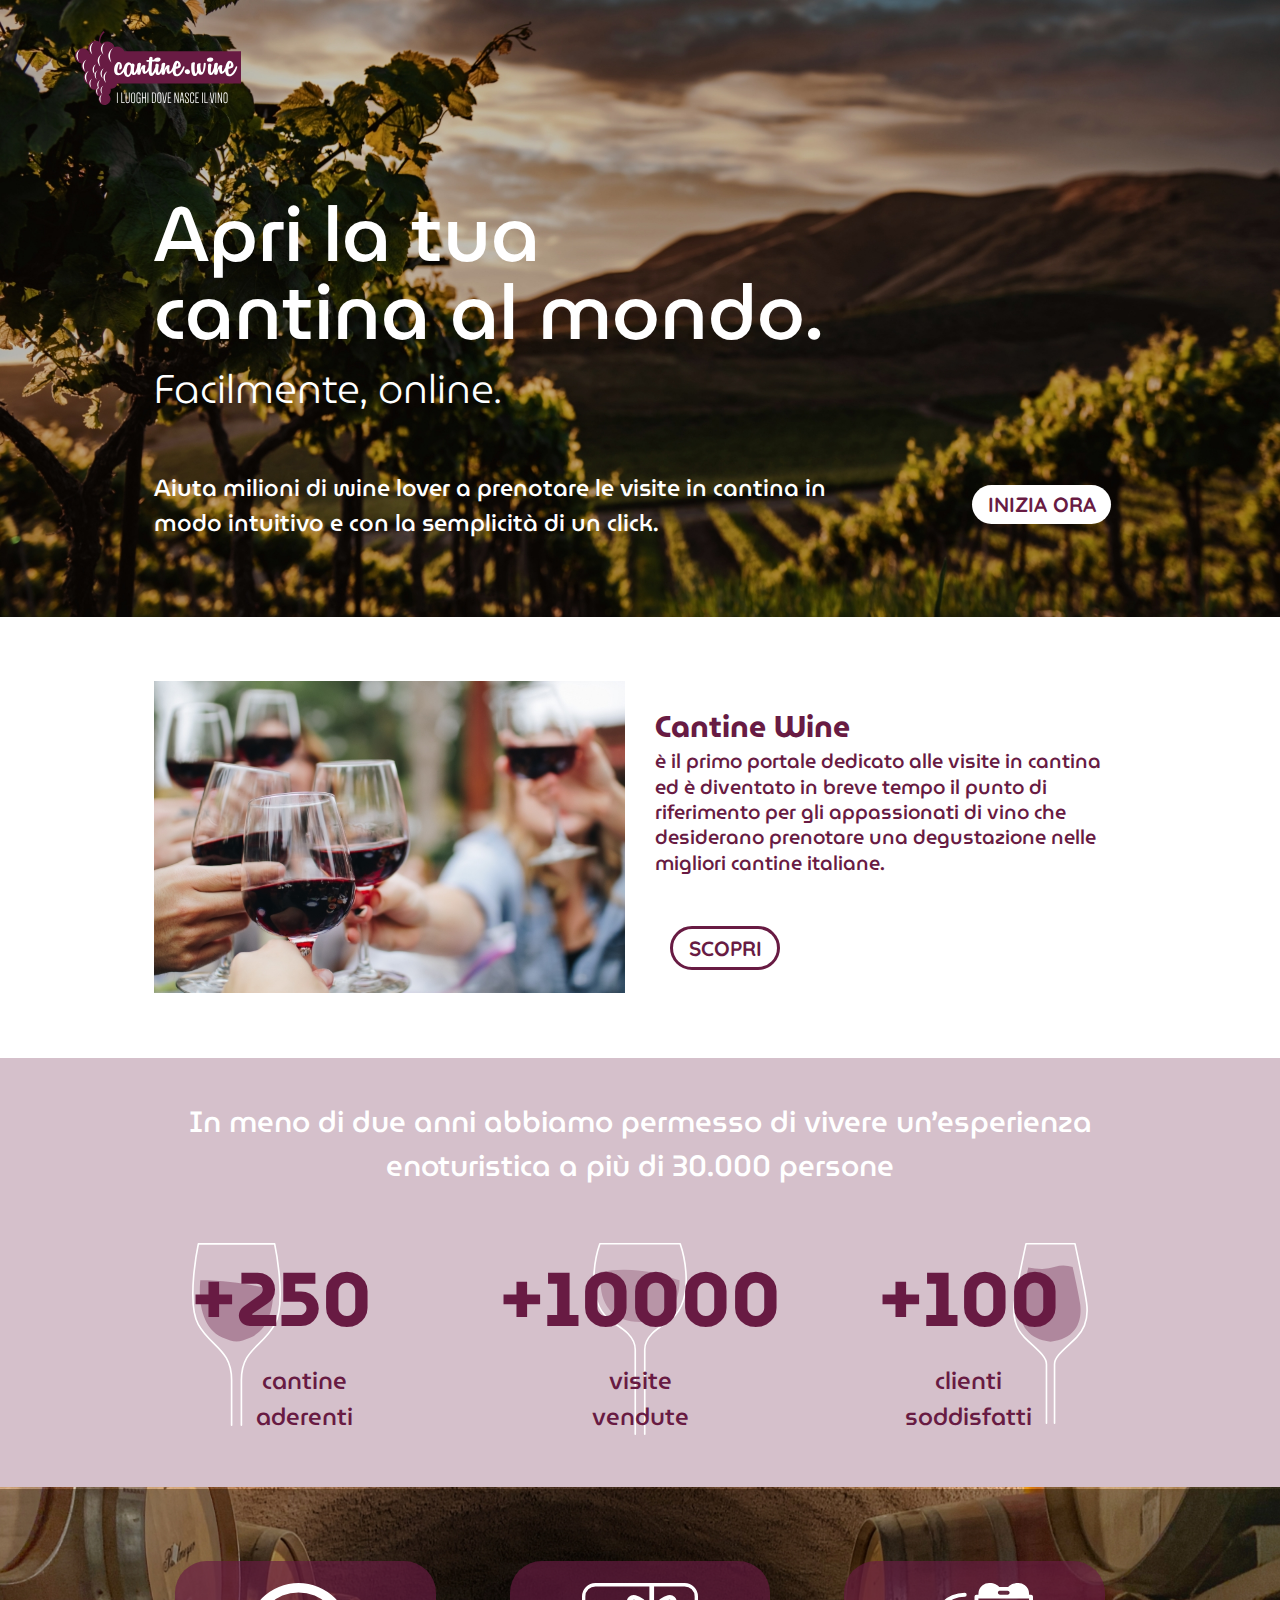
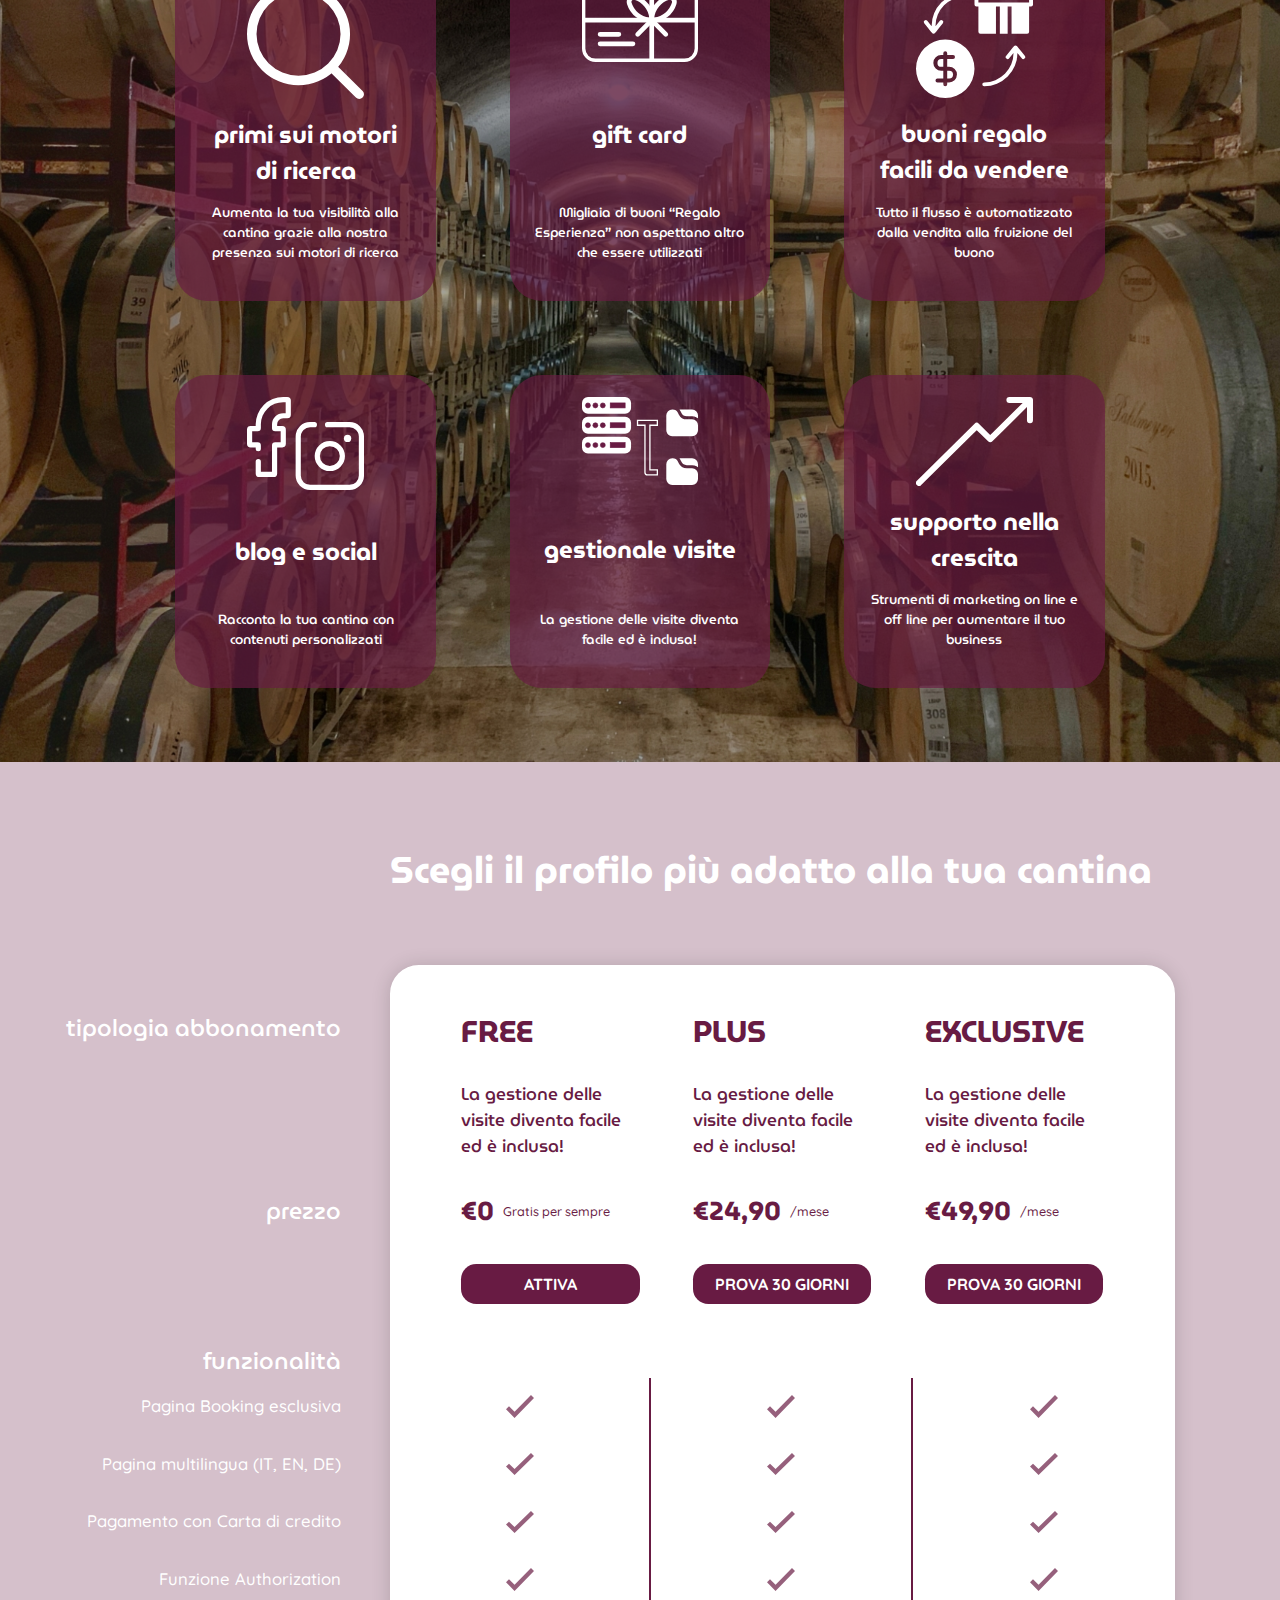
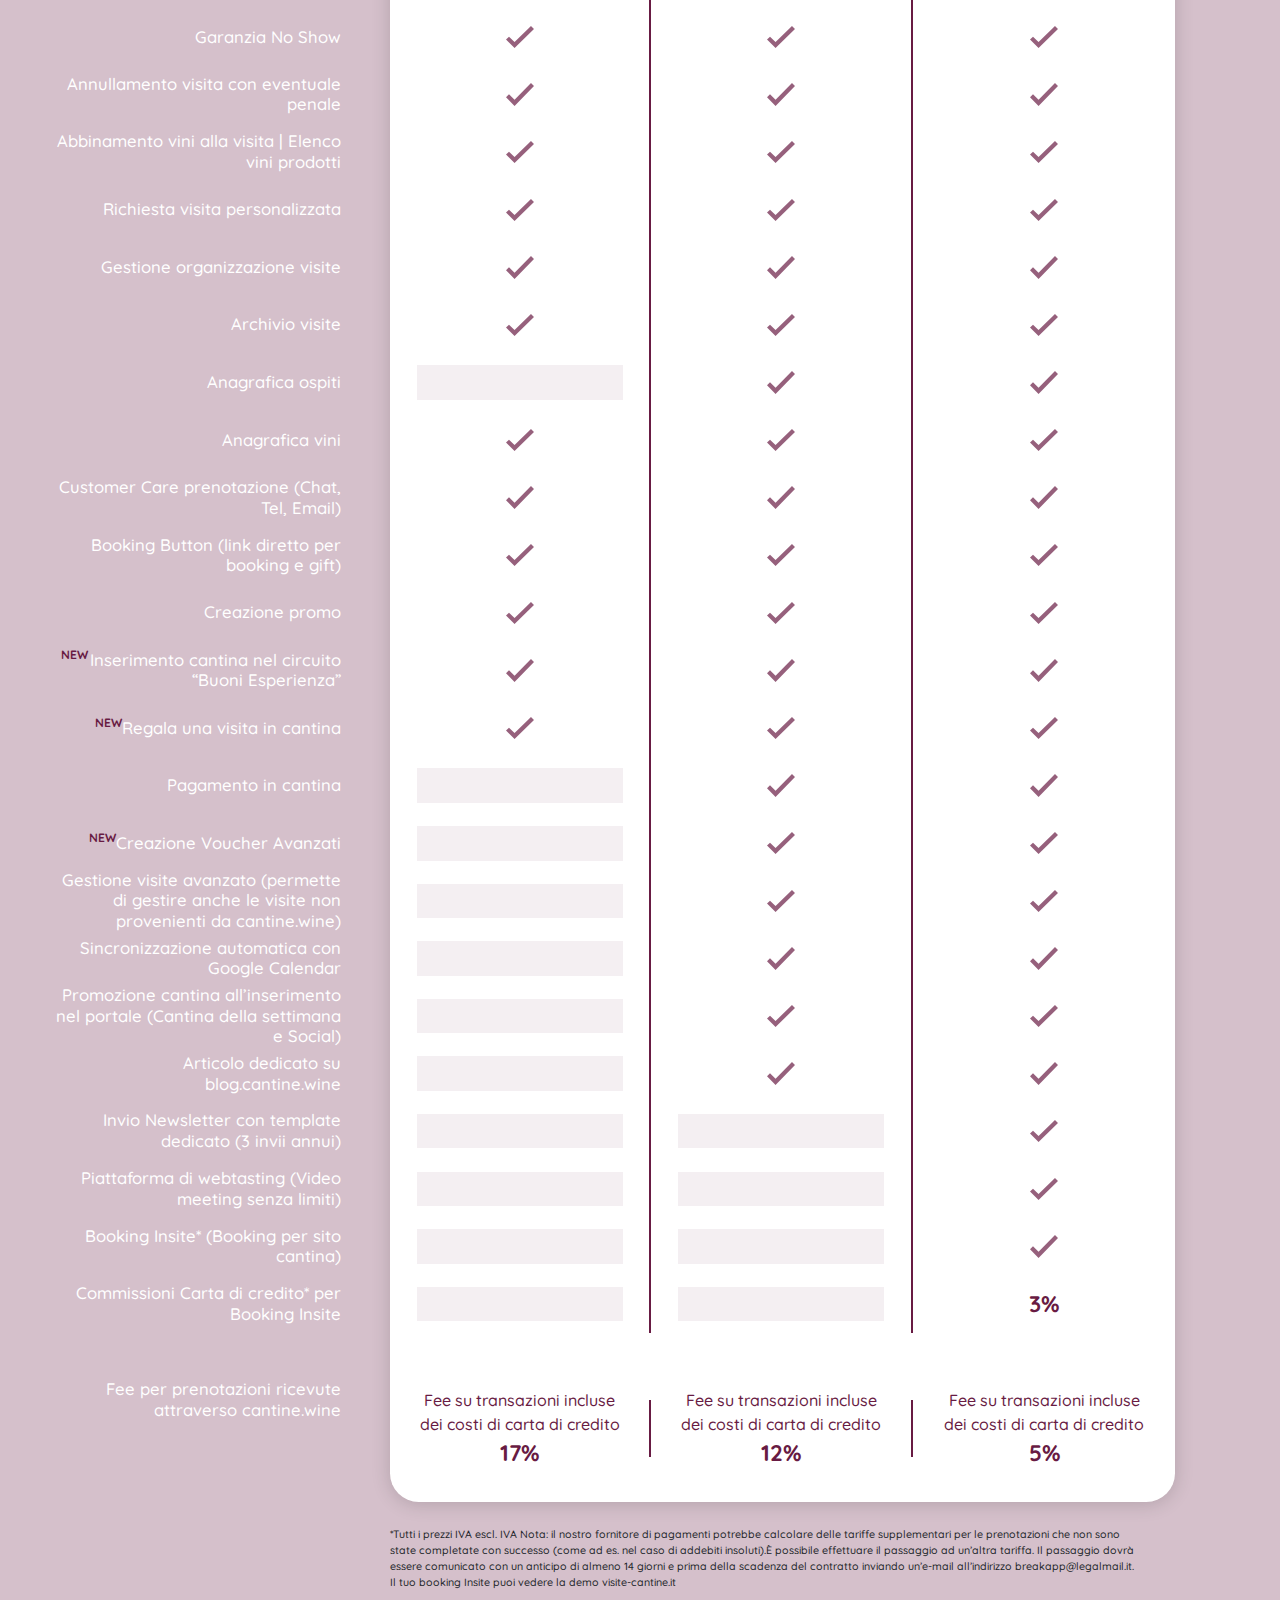
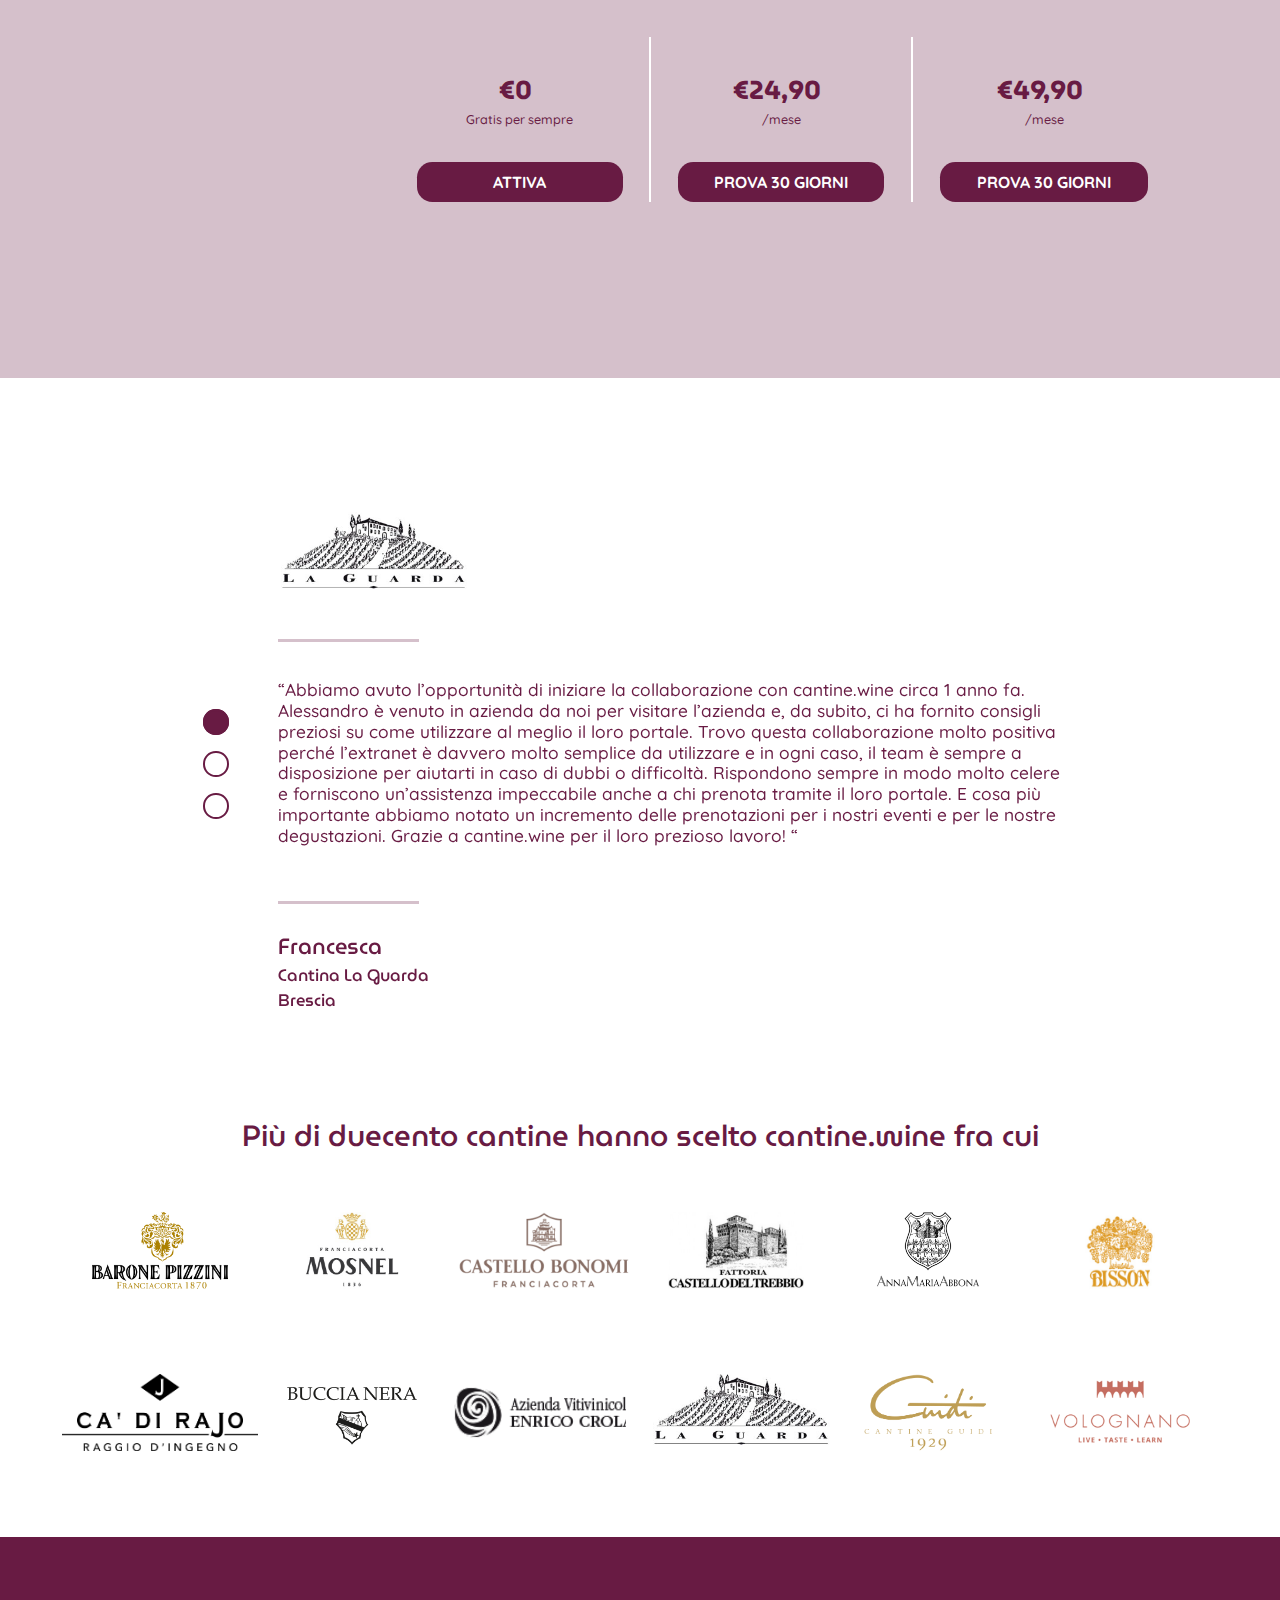
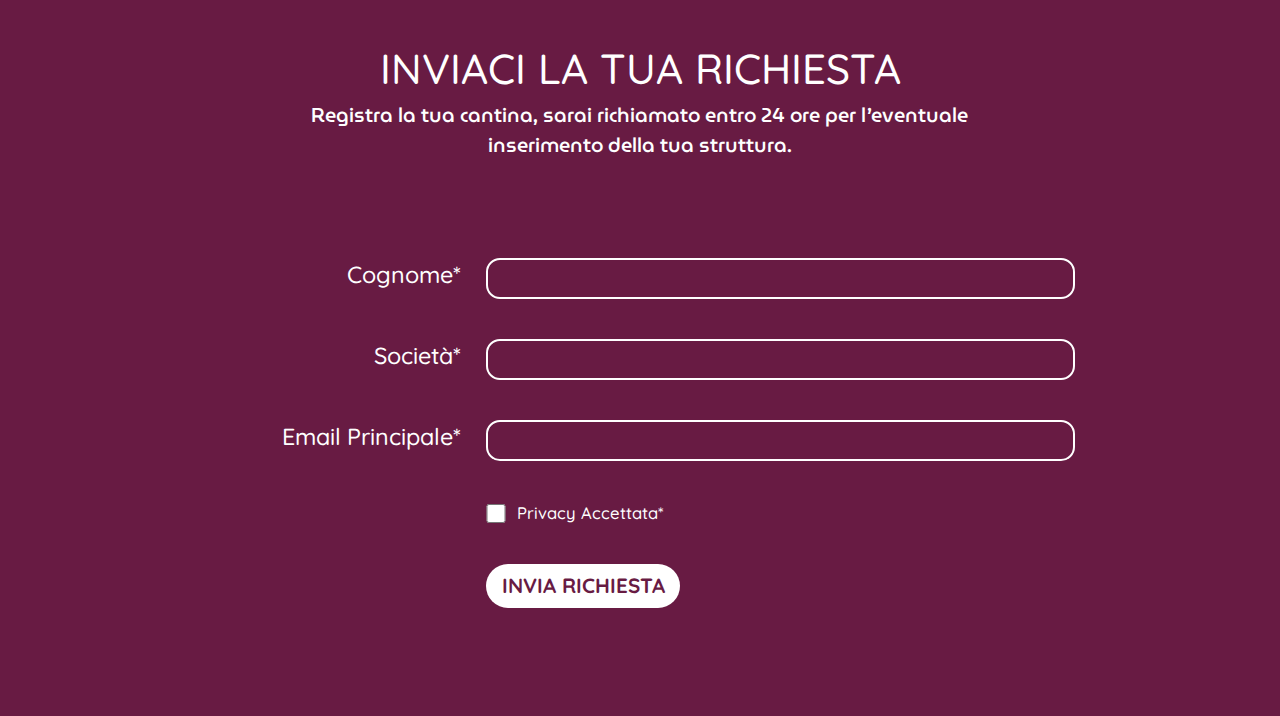
==== commit 1b0f4503: "thank you page" ====
--- a/app/index.html
+++ b/app/index.html
@@ -11,8 +11,22 @@
 
 	<link rel="stylesheet" href="css/style.min.css">
 	<link rel="stylesheet" href="css/slick.css">
-</head>
+
+<!-- Google Tag Manager -->
+<script>(function(w,d,s,l,i){w[l]=w[l]||[];w[l].push({'gtm.start':
+new Date().getTime(),event:'gtm.js'});var f=d.getElementsByTagName(s)[0],
+j=d.createElement(s),dl=l!='dataLayer'?'&l='+l:'';j.async=true;j.src=
+'https://www.googletagmanager.com/gtm.js?id='+i+dl;f.parentNode.insertBefore(j,f);
+})(window,document,'script','dataLayer','GTM-KV9CMX9');</script>
+<!-- End Google Tag Manager -->
+
+
 <body>
+
+<!-- Google Tag Manager (noscript) -->
+<noscript><iframe src="https://www.googletagmanager.com/ns.html?id=GTM-KV9CMX9"
+height="0" width="0" style="display:none;visibility:hidden"></iframe></noscript>
+<!-- End Google Tag Manager (noscript) -->
 
 <!-- start header -->
 <header class="header">
@@ -367,9 +381,10 @@
 	</div>
 
 	<div class="table-column">
-		<div class="table-title">
+		<div class="table-title table-title--desctop">
 			Scegli il profilo più adatto alla tua cantina
 		</div>
+		
 		<div class="table">
 			<div class="tab-top">
 				<div class="tabs table__row">
@@ -948,7 +963,7 @@
 <section class="table-section table-section--mobile">
 <div class="container-fluid">
 	<div class="table-title">
-			Scegli il profilo più adatto alla tua cantina
+			Clicca sul profilo per vedere le differenze
 		</div>
 
 		<div class="tabs table__row">
@@ -2521,46 +2536,60 @@
 			Registra la tua cantina, sarai richiamato entro 24 ore per l’eventuale inserimento della tua struttura.
 		</div>
 
-		<form action="">
-			<div class="form-row">
-				<span>Nome e cognome*</span>
-				<input type="text">
-			</div>
-
-			<div class="form-row">
-				<span>Società*</span>
-				<input type="text">
-			</div>
-
-			<div class="form-row">
-				<span>Email principale*</span>
-				<input type="text">
-			</div>
-
-			<div class="form-row">
-				<span>Telefono*</span>
-				<input type="text">
-			</div>
-
-			<div class="form-row">
-				<span></span>
-				<div class="form-row-wrapper">
-					<input type="checkbox" id="checkbox">
-				<label for="checkbox"> Dichiaro di aver letto e di accettare la presente informativa
-</label>
-				</div>
-				
-			</div>
-			<div class="form-row">
-				<span></span>
-				<div class="form-row-wrapper">
-					<button type="submit" class="button">
-					INVIA RICHIESTA
-				</button>
-				</div>
-				
-			</div>
-		</form>
+		<meta http-equiv="Content-Type" content="text/html;charset=UTF-8">
+		<form id="__vtigerWebForm" name="Inserimento Cantine" action="http://crm.cdbergamo.com/vtigercrm/modules/Webforms/capture.php" method="post" accept-charset="utf-8" enctype="multipart/form-data">
+			<input type="hidden" name="__vtrftk" value="sid:4a46ce788362e0d8ecb2bd31ccd7d5dbb5a23fe2,1599420009">
+			<input type="hidden" name="publicid" value="3311fa25acfb544fae018b0252f1ef03">
+			<input type="hidden" name="urlencodeenable" value="1">
+			<input type="hidden" name="name" value="Inserimento Cantine">
+			<table>
+				
+					
+							<div class="form-row">
+								<span><label for="">Cognome*</label></span>
+						
+							<input type="text" name="lastname" data-label="" value="" required="">
+							</div>
+					<div class="form-row">
+						<span><label>Società*</label></span>
+							
+								<input type="text" name="company" data-label="" value="" required="">
+					</div>
+								
+							
+							<div class="form-row">
+								<span><label>Email Principale*</label></span>
+							
+								<input type="email" name="email" data-label="" value="" required="">
+							</div>
+								<input type="hidden" name="cf_979" data-label="" value="0">
+							<div class="form-row">
+								<span></span>
+								<div class="form-row-wrapper">
+									<input type="checkbox" name="cf_979" data-label="" value="1" required="">
+								<label>Privacy Accettata*</label>
+								</div>
+								
+							
+								
+							</div>
+								
+								
+							
+								<input type="hidden" name="cf_1043" data-label="" value="0" required="">
+
+<div class="form-row">
+	<span></span>
+	<div class="form-row-wrapper">	
+	<input type="submit" class="button" value="INVIA RICHIESTA">
+</div>
+</div>
+								
+							</form>
+
+
+
+							<script  type="text/javascript">window.onload = function() { var N=navigator.appName, ua=navigator.userAgent, tem;var M=ua.match(/(opera|chrome|safari|firefox|msie)\/?\s*(\.?\d+(\.\d+)*)/i);if(M && (tem= ua.match(/version\/([\.\d]+)/i))!= null) M[2]= tem[1];M=M? [M[1], M[2]]: [N, navigator.appVersion, "-?"];var browserName = M[0];var form = document.getElementById("__vtigerWebForm"), inputs = form.elements; form.onsubmit = function() { var required = [], att, val; for (var i = 0; i < inputs.length; i++) { att = inputs[i].getAttribute("required"); val = inputs[i].value; type = inputs[i].type; if(type == "email") {if(val != "") {var elemLabel = inputs[i].getAttribute("label");var emailFilter = /^[_/a-zA-Z0-9]+([!"#$%&()*+,./:;<=>?\^_`{|}~-]?[a-zA-Z0-9/_/-])*@[a-zA-Z0-9]+([\_\-\.]?[a-zA-Z0-9]+)*\.([\-\_]?[a-zA-Z0-9])+(\.?[a-zA-Z0-9]+)?$/;var illegalChars= /[\(\)\<\>\,\;\:\"\[\]]/ ;if (!emailFilter.test(val)) {alert("For "+ elemLabel +" field please enter valid email address"); return false;} else if (val.match(illegalChars)) {alert(elemLabel +" field contains illegal characters");return false;}}}if (att != null) { if (val.replace(/^\s+|\s+$/g, "") == "") { required.push(inputs[i].getAttribute("label")); } } } if (required.length > 0) { alert("The following fields are required: " + required.join()); return false; } var numberTypeInputs = document.querySelectorAll("input[type=number]");for (var i = 0; i < numberTypeInputs.length; i++) { val = numberTypeInputs[i].value;var elemLabel = numberTypeInputs[i].getAttribute("label");if(val != "") {var intRegex = /^[+-]?\d+$/;if (!intRegex.test(val)) {alert("For "+ elemLabel +" field please enter valid number"); return false;}}}var dateTypeInputs = document.querySelectorAll("input[type=date]");for (var i = 0; i < dateTypeInputs.length; i++) {dateVal = dateTypeInputs[i].value;var elemLabel = dateTypeInputs[i].getAttribute("label");if(dateVal != "") {var dateRegex = /^[1-9][0-9]{3}-(0[1-9]|1[0-2]|[1-9]{1})-(0[1-9]|[1-2][0-9]|3[0-1]|[1-9]{1})$/;if(!dateRegex.test(dateVal)) {alert("For "+ elemLabel +" field please enter valid date in required format"); return false;}}}var inputElems = document.getElementsByTagName("input");var totalFileSize = 0;for(var i = 0; i < inputElems.length; i++) {if(inputElems[i].type.toLowerCase() === "file") {var file = inputElems[i].files[0];if(typeof file !== "undefined") {var totalFileSize = totalFileSize + file.size;}}}if(totalFileSize > 52428800) {alert("Maximum allowed file size including all files is 50MB.");return false;}}; }</script>
 	</div>
 	
 </footer>
--- a/app/css/style.min.css
+++ b/app/css/style.min.css
@@ -1 +1 @@
-body{font-family:"MuseoModerno",sans-serif;font-weight:500;margin:0;padding:0}h1{font-weight:500;font-size:5.990vw;line-height:6.094vw;max-width:53vw}h1 br{display:none}h3{font-size:1.875vw;font-weight:700}a,a:hover{text-decoration:none}.button{font-size:1.615vw;font-weight:700;text-transform:uppercase;padding:0.5vw 1.2vw;font-family:'Quicksand', sans-serif}.button a{color:#681B43;font-size:1.615vw;font-weight:700;text-transform:uppercase;font-weight:700;background:#fff;font-size:1.614vw;padding:0.5vw 1.2vw;border-radius:5vw;font-family:'Quicksand', sans-serif}.button.button--transparent a{border:3px solid #681B43;background:transparent}.sub-title{font-weight:300;font-size:3.125vw}.container-fluid{max-width:78.333vw}.header{padding-top:2.448vw;background:url("../img/bg.jpg");background-size:cover;background-position:center;background-repeat:no-repeat}.logo{padding-left:5.885vw}.logo img{width:12.917vw}.header__content{padding-top:7vw;padding-bottom:6vw;color:#fff}.header__footer-text{font-size:1.823vw;font-weight:500;max-width:58vw}.header__footer{display:-webkit-box;display:-ms-flexbox;display:flex;-webkit-box-pack:justify;-ms-flex-pack:justify;justify-content:space-between;-webkit-box-align:center;-ms-flex-align:center;align-items:center;padding-top:4vw}.about{padding:5.052vw 0;color:#681B43}.about img{width:100%}.about p{font-size:1.563vw;font-weight:500;line-height:1.979vw}.about .button{margin-top:2.708vw}.about__content{height:100%;display:-webkit-box;display:-ms-flexbox;display:flex;-webkit-box-orient:vertical;-webkit-box-direction:normal;-ms-flex-direction:column;flex-direction:column;-webkit-box-pack:center;-ms-flex-pack:center;justify-content:center}.about-title{font-size:2.344vw;font-weight:700}.vine{background:rgba(104,27,67,0.28);padding-top:3.281vw;padding-bottom:4.063vw}.vine__title{font-size:2.292vw;color:#fff;text-align:center;font-weight:500}.vine__items{display:-webkit-box;display:-ms-flexbox;display:flex;-webkit-box-pack:justify;-ms-flex-pack:justify;justify-content:space-between;max-width:70vw;margin:0 auto}.vine__item:first-child img{width:6.979vw}.vine__item:first-child .vine-item__text{left:5vw}.vine__item{margin-top:4.271vw;width:33.33%;position:relative;display:-webkit-box;display:-ms-flexbox;display:flex}.vine-item__title{font-size:5.938vw;color:#681B43;position:absolute;font-weight:700}.vine-item__text{position:absolute;text-align:center;color:#681B43;font-size:1.875vw;bottom:0}.vine__item:nth-child(2){display:-webkit-box;display:-ms-flexbox;display:flex;-webkit-box-pack:center;-ms-flex-pack:center;justify-content:center}.vine__item:nth-child(2) img{width:7.292vw}.vine__item:nth-child(2) .vine-item__title{left:50%;-webkit-transform:translate(-50%);-ms-transform:translate(-50%);transform:translate(-50%)}.vine__item:nth-child(2) .vine-item__text{left:50%;-webkit-transform:translate(-50%);-ms-transform:translate(-50%);transform:translate(-50%)}.vine__item:nth-child(3){display:-webkit-box;display:-ms-flexbox;display:flex;-webkit-box-pack:end;-ms-flex-pack:end;justify-content:flex-end}.vine__item:nth-child(3) .vine-item__title{left:7vw}.vine__item:nth-child(3) .vine-item__text{left:9vw}.vine__item:nth-child(3) img{width:5.885vw}.item-section{padding-top:5.729vw;background:url("../img/bg2.jpg");background-size:cover;background-position:center;color:#fff}.item-section .col-lg-4{display:-webkit-box;display:-ms-flexbox;display:flex;-webkit-box-pack:center;-ms-flex-pack:center;justify-content:center;margin-bottom:5.781vw}.item{background:rgba(104,27,67,0.66);text-align:center;padding:1.719vw;border-radius:2.5vw;max-width:20.365vw;height:100%;display:-webkit-box;display:-ms-flexbox;display:flex;-webkit-box-orient:vertical;-webkit-box-direction:normal;-ms-flex-direction:column;flex-direction:column;-webkit-box-pack:justify;-ms-flex-pack:justify;justify-content:space-between;-webkit-box-align:center;-ms-flex-align:center;align-items:center}.item img{max-width:9.115vw;margin-bottom:1.406vw}.item h3{margin:0 auto;max-width:15vw}.item p{font-size:1.042vw;margin-top:1.042vw}.table-section{background:rgba(104,27,67,0.28);padding-top:6.250vw;padding-bottom:8vw;display:-webkit-box;display:-ms-flexbox;display:flex}.titles__column{width:30.469vw;padding-left:3.854vw;padding-right:3.854vw;padding-top:13.167vw;text-align:right;color:#fff}.table-title{color:#fff;font-size:2.917vw;font-weight:700;padding-bottom:5.208vw}.table{width:61.302vw;background:#fff;-webkit-box-shadow:0 0.156vw 1.51vw rgba(0,0,0,0.16);box-shadow:0 0.156vw 1.51vw rgba(0,0,0,0.16);border-radius:2.24vw;padding:3.490vw 0;color:#681B43}.table__row{display:-webkit-box;display:-ms-flexbox;display:flex;-webkit-box-pack:justify;-ms-flex-pack:justify;justify-content:space-between}.table__col{width:33.3%;padding:0 2.083vw}.tab{font-size:2.344vw;font-weight:700;padding-bottom:2.083vw}.tab-top{padding-left:3.490vw;padding-right:3.490vw}.table-text{font-size:1.354vw}.table-price-col{display:-webkit-box;display:-ms-flexbox;display:flex;padding-top:2.604vw;padding-bottom:2.604vw;-webkit-box-align:center;-ms-flex-align:center;align-items:center}.price{font-size:2.031vw;font-weight:700;padding-right:0.677vw}.price-text{font-size:0.990vw;font-family:'Quicksand', sans-serif}.table-button .button{font-size:1.250vw;background:#681B43;color:#fff;display:-webkit-box;display:-ms-flexbox;display:flex;-webkit-box-pack:center;-ms-flex-pack:center;justify-content:center;-webkit-box-align:center;-ms-flex-align:center;align-items:center;border-radius:1.198vw;padding:0.625vw 1.146vw;cursor:pointer}.table-button{margin-bottom:5.729vw}.table-left__header{font-size:1.823vw}.table-left__header .type{padding-bottom:11.5vw}.left-price{padding-bottom:9vw}.table-col-tick{border-right:2px solid #681B43;height:4.5vw;font-family:'Quicksand', sans-serif;display:-webkit-box;display:-ms-flexbox;display:flex;-webkit-box-pack:center;-ms-flex-pack:center;justify-content:center;-webkit-box-align:center;-ms-flex-align:center;align-items:center;text-align:center}.table-col-tick img{width:2.188vw}.table-col-tick .tick-text{font-size:1.771vw;font-weight:700}.table-col-tick span{background:rgba(104,27,67,0.07);width:100%;height:60%}.table-col-tick .tick-p{font-size:1.250vw}.table-left-title{font-size:1.302vw;height:4.5vw;display:-webkit-box;display:-ms-flexbox;display:flex;-webkit-box-align:center;-ms-flex-align:center;align-items:center;-webkit-box-pack:end;-ms-flex-pack:end;justify-content:flex-end;font-family:'Quicksand', sans-serif;font-weight:500;line-height:1.615vw}.table__row-text{padding-top:67px}.table-left-title--last{margin-top:3vw}.table-footer-text{width:58.3vw;padding-top:1.927vw;padding-bottom:3.646vw;font-size:0.833vw;font-family:'Quicksand', sans-serif}.table-col-tick:last-child{border-right:none}.table-footer-row{color:#681B43}.table-footer-row .table__row .table__col{border-right:2px solid #fff}.table-footer-row .table__row .table__col:last-child{border-right:none}.table-footer-row .table-price-col{-webkit-box-orient:vertical;-webkit-box-direction:normal;-ms-flex-direction:column;flex-direction:column}.table-section--mobile{display:none}.slider-section{padding:8.333vw 0;width:74.479vw;margin:0 auto}.slider{color:#681B43}.slider p{font-size:1.354vw;max-width:61.510vw;padding:3vw 0;line-height:1.2;min-height:17vw;font-family:'Quicksand', sans-serif}.slider-content{padding-left:8.854vw}.slider-logo-first img{width:15vw}.slider-logo-second img{width:12vw}.slider-logo-three img{width:15vw}.slider-logo{height:8vw;margin-bottom:2vw}.slider-logo-three{margin-bottom:4vw}.line{background:rgba(104,27,67,0.28);height:3px;width:11.042vw;display:block;font-size:0}.slider-author-wrapper{padding-top:2vw;min-height:10vw}.slider-text{font-size:1.719vw}.slider-name{font-size:1.302vw}.slick-dots{position:absolute;top:43%;left:0;list-style:none;font-size:0;margin-bottom:0}.slick-dots li{margin-bottom:1.302vw;border-radius:50%;outline:none;cursor:pointer}.slick-dots li button{width:1.979vw;height:1.979vw;border:2px solid #681B43;border-radius:50%;background:transparent;outline:none;cursor:pointer}.slick-dots li:last-child{margin-bottom:0}.slick-dots li.slick-active{background:#681B43}.prev,.next{display:none}.logos-section .vine__title{color:#681B43;margin-bottom:4.2vw}.logos-section .container-fluid{max-width:90vw}.logos-section a{margin-bottom:2.5vw;display:-webkit-box;display:-ms-flexbox;display:flex;-webkit-box-pack:center;-ms-flex-pack:center;justify-content:center;-webkit-box-align:center;-ms-flex-align:center;align-items:center}.logos-section img{height:6vw;margin-bottom:4.2vw}.logos-section img.sm{height:4vw;margin-top:1vw}.logos-section a{display:-webkit-box;display:-ms-flexbox;display:flex;-webkit-box-pack:center;-ms-flex-pack:center;justify-content:center;-webkit-box-align:center;-ms-flex-align:center;align-items:center}.footer{background:#681B43;color:#fff;padding-top:7.813vw;padding-bottom:5.417vw}form{max-width:68vw;margin:0 auto;display:block}.footer__title{text-align:center;font-size:3.281vw;text-transform:uppercase;font-family:'Quicksand', sans-serif}.footer__sub-title{text-align:center;font-size:1.563vw;max-width:52.7vw;margin:0 auto;margin-bottom:7.552vw}.form-row{width:100%;-webkit-box-pack:justify;-ms-flex-pack:justify;justify-content:space-between;display:-webkit-box;display:-ms-flexbox;display:flex;-webkit-box-align:center;-ms-flex-align:center;align-items:center;margin-bottom:3vw}.form-row button{border:none;background:#fff;color:#681B43;border-radius:5vw;font-family:'Quicksand', sans-serif;outline:none;cursor:pointer}.form-row span{width:20vw;font-family:'Quicksand', sans-serif;font-size:1.824vw;text-align:right}.form-row input{width:46vw;height:3.2vw;background:transparent;border:0.2vw solid #fff;border-radius:1.094vw;outline:none;color:#fff;padding:0 1vw}.form-row-wrapper{width:46vw;display:-webkit-box;display:-ms-flexbox;display:flex;-webkit-box-pack:start;-ms-flex-pack:start;justify-content:flex-start;-webkit-box-align:center;-ms-flex-align:center;align-items:center}.form-row-wrapper input{width:1.5vw;height:1.5vw;margin-right:0.9vw;background:#fff;border:none;border-radius:none;cursor:pointer}.form-row-wrapper label{margin-bottom:0;font-size:1.3vw;font-family:'Quicksand', sans-serif}.form-row:last-child{margin-bottom:0}.table-left-title span{position:relative}.new{position:absolute;top:0;left:0;-webkit-transform:translateX(-100%) translateY(-25%);-ms-transform:translateX(-100%) translateY(-25%);transform:translateX(-100%) translateY(-25%);font-size:0.938vw;font-weight:700;color:#681B43;text-transform:uppercase}.two-line .new{-webkit-transform:translateX(45%) translateY(-25%);-ms-transform:translateX(45%) translateY(-25%);transform:translateX(45%) translateY(-25%)}@media only screen and (max-width: 992px){.item-section{padding-top:5vw}.item-section .col-lg-4{padding-left:1.25vw;padding-right:1.25vw}.item-section .col-lg-4:first-child .item img{max-width:7vw}.item{max-width:100%;border-radius:6.4vw}.item h3{max-width:100%}.item p{font-size:1.9vw}.item{padding:3.2vw 1.6vw 2.9vw 1.6vw}.item img{max-width:10.4vw}h3{font-size:2.4vw}.logos-section img{height:10vw}}@media only screen and (max-width: 767px){.logo{padding-left:6.133vw}.logo img{width:30.133vw}.header{padding-top:8vw}.header__content{padding-top:38.133vw;text-align:center;padding-bottom:15.733vw}.header__content h1{margin:0 auto;font-size:10.400vw;max-width:100vw;line-height:10.667vw}.header__content h1 br{display:block}.sub-title{font-size:5.333vw;font-weight:300}.header__footer{-webkit-box-orient:vertical;-webkit-box-direction:normal;-ms-flex-direction:column;flex-direction:column;padding-top:18.400vw}.header__footer .button{padding-top:6.4vw}.header__footer-text{font-size:3.733vw;max-width:75vw}.button a{font-size:5.067vw;padding:1.867vw 8.533vw;border-radius:10vw}.container-fluid{max-width:100vw}.about__content{padding-top:6.250vw}.about-title{font-size:6.563vw}.about p{font-size:5.313vw;line-height:6.563vw}.about{padding-top:7.413vw;padding-bottom:6.933vw}.vine{padding-top:9.867vw;padding-bottom:9.867vw}.vine__title{font-size:5.067vw;margin-bottom:6.667vw}.vine__items{-webkit-box-orient:vertical;-webkit-box-direction:normal;-ms-flex-direction:column;flex-direction:column;max-width:85vw}.vine__item{width:100%;margin-top:0}.vine__item:first-child img{width:17.168vw}.vine-item__title{font-size:13.6vw}.vine__item .vine-item__text{font-size:4.533vw;bottom:4vw}.vine__item .vine-item__text br{display:none}.vine__item:first-child .vine-item__text{left:9vw}.vine__item:first-child .vine-item__title{top:8vw;left:8vw}.vine__item:nth-child(2){display:-webkit-box;display:-ms-flexbox;display:flex;-webkit-box-pack:end;-ms-flex-pack:end;justify-content:flex-end}.vine__item:nth-child(2) img{width:17.067vw}.vine__item:nth-child(2) .vine-item__title{left:100%;top:50%;-webkit-transform:translateX(-100%) translateY(-50%);-ms-transform:translateX(-100%) translateY(-50%);transform:translateX(-100%) translateY(-50%)}.vine__item:nth-child(2) .vine-item__text{left:60%}.vine__item:nth-child(3){-webkit-box-pack:start;-ms-flex-pack:start;justify-content:flex-start}.vine__item:nth-child(3) img{width:14.667vw}.vine__item:nth-child(3) .vine-item__title{top:8vw}.item-section{padding-top:10.4vw}.item-section .container-fluid{max-width:95%}.item-section .col-lg-4{padding-left:2.5vw;padding-right:2.5vw}.item-section .col-lg-4:first-child .item img{max-width:14vw}.item{max-width:100%;padding:11.563vw;border-radius:11vw}.item h3{max-width:100%}.item p{font-size:3.467vw}.item{padding:6.4vw 3.2vw 2vw 3.2vw}.item img{max-width:20.800vw}h3{font-size:4.800vw}.table-section{display:none;padding-top:9.600vw}.table-section--mobile{display:block;padding-top:0}.table-wrapper{display:-webkit-box;display:-ms-flexbox;display:flex}.table-title{padding:9.600vw 8.533vw 4.267vw 8.533vw;font-size:5.6vw}.table-section--mobile .tabs{display:-webkit-box;display:-ms-flexbox;display:flex;margin-bottom:8vw;border-radius:2.933vw}.tab-mobile{font-size:3.733vw;text-align:center;background:#fff;display:-webkit-box;display:-ms-flexbox;display:flex;-webkit-box-pack:center;-ms-flex-pack:center;justify-content:center;-webkit-box-align:center;-ms-flex-align:center;align-items:center;padding:0;cursor:pointer;border:1px solid #681B43;height:12.267vw}.tab-mobile:last-child{border-top-right-radius:2.933vw;border-bottom-right-radius:2.933vw;border-left:none}.tab-mobile:first-child{border-top-left-radius:2.933vw;border-bottom-left-radius:2.933vw;border-right:none}.tab-mobile.active{background:#681B43;color:#fff}.tab-content{display:none}.table-wrapper{display:block}.tab-content:first-child{display:block}.table-price-col{width:100%;display:block}.table-button{width:100%}.table__row--header{text-align:center;color:#681B43}.tab-content-title{font-size:8vw;margin-bottom:1.6vw}.tab-content-p{font-size:4.522vw;max-width:70vw;margin:0 auto;margin-bottom:5.33vw}.price{font-size:11.733vw}.price-text{font-size:4vw;margin-bottom:9.067vw}.table-button .button{font-size:5.6vw;padding:2.933vw 0;border-radius:10vw}.titles__column{padding-top:8vw}.table-left__header{color:#fff;font-size:4.533vw;text-align:left;padding-top:3vw}.tab-content-wrapper{display:-webkit-box;display:-ms-flexbox;display:flex}.table-col-tick{border-right:none}.titles__column{width:55vw}.table-column{width:31vw}.table-column .table{max-width:31vw;padding-top:8vw;border-radius:5.867vw;padding-bottom:5.867vw;-webkit-box-shadow:0 0.8vw 7.733vw rgba(0,0,0,0.16);box-shadow:0 0.8vw 7.733vw rgba(0,0,0,0.16)}.table-left-title{font-size:3.2vw;line-height:1.2;height:10vw}.table-col-tick{height:10vw;width:100%}.table-col-tick img{width:4.8vw}.table-col-tick .tick-p{font-size:2.667vw}.table-col-tick .tick-text{font-size:4.267vw}.table__row-text{padding-top:8vw}.table-footer-text{width:100%;font-size:2.933vw;padding-top:7vw}.table-price-col-footer{display:-webkit-box;display:-ms-flexbox;display:flex}.prev,.next{display:block}.prev img,.next img{width:2.773vw}.slick-slide img{display:block;margin:0 auto;max-width:40vw;height:auto}.line-first{display:none}.slider-section{width:76.800vw;position:relative}.slider-content{padding-left:0}.slider p{max-width:100%;font-size:3.467vw}.slider-text{font-size:4.8vw}.slider-name{font-size:4vw}.line{width:56vw}.prev{left:0;top:13vw;position:absolute}.next{right:0;top:13vw;position:absolute}.slider-section{padding-bottom:0}.logos-section{padding-top:5vw}.logos-section a{min-height:19vw;margin-bottom:0}.footer__title{font-size:5.6vw}.footer__sub-title{font-size:4vw;max-width:70vw}.form-row{-webkit-box-orient:vertical;-webkit-box-direction:normal;-ms-flex-direction:column;flex-direction:column}.form-row span{width:100%;text-align:center;font-size:4.8vw}.form-row input{width:100%;height:10.133vw;border-radius:5.6vw;margin-top:3.467vw}.form-row-wrapper{width:100%;-webkit-box-align:center;-ms-flex-align:center;align-items:center;display:-webkit-box;display:-ms-flexbox;display:flex;margin-top:10vw}.form-row-wrapper input{width:4vw;height:4vw;min-width:4vw;min-height:4vw;margin-top:0;margin-right:3vw;color:#fff;padding:0 5vw}.form-row-wrapper label{margin-bottom:0;font-size:3vw;max-width:90%}.footer{padding-bottom:15vw;padding-top:15vw}.footer button{width:100%;font-size:5.33vw;padding-top:2vw;padding-bottom:2vw;border-radius:10vw}input{border:1px solid #fff}.new{font-size:2.667vw;-webkit-transform:translateY(-50%) translateX(-90%);-ms-transform:translateY(-50%) translateX(-90%);transform:translateY(-50%) translateX(-90%)}.two-line .new{-webkit-transform:translateY(-50%) translateX(85%);-ms-transform:translateY(-50%) translateX(85%);transform:translateY(-50%) translateX(85%)}}@media only screen and (max-width: 360px){.header__content h1{font-size:10vw}}
+body{font-family:"MuseoModerno",sans-serif;font-weight:500;margin:0;padding:0}h1{font-weight:500;font-size:5.990vw;line-height:6.094vw;max-width:53vw}h1 br{display:none}h3{font-size:1.875vw;font-weight:700}a,a:hover{text-decoration:none}.button{font-size:1.615vw;font-weight:700;text-transform:uppercase;padding:0.5vw 1.2vw;font-family:'Quicksand', sans-serif}.button a{color:#681B43;font-size:1.615vw;font-weight:700;text-transform:uppercase;font-weight:700;background:#fff;font-size:1.614vw;padding:0.5vw 1.2vw;border-radius:5vw;font-family:'Quicksand', sans-serif}.button.button--transparent a{border:3px solid #681B43;background:transparent}.sub-title{font-weight:300;font-size:3.125vw}.container-fluid{max-width:78.333vw}.header{padding-top:2.448vw;background:url("../img/bg.jpg");background-size:cover;background-position:center;background-repeat:no-repeat}.logo{padding-left:5.885vw}.logo img{width:12.917vw}.header__content{padding-top:7vw;padding-bottom:6vw;color:#fff}.header__footer-text{font-size:1.823vw;font-weight:500;max-width:58vw}.header__footer{display:-webkit-box;display:-ms-flexbox;display:flex;-webkit-box-pack:justify;-ms-flex-pack:justify;justify-content:space-between;-webkit-box-align:center;-ms-flex-align:center;align-items:center;padding-top:4vw}.about{padding:5.052vw 0;color:#681B43}.about img{width:100%}.about p{font-size:1.563vw;font-weight:500;line-height:1.979vw}.about .button{margin-top:2.708vw}.about__content{height:100%;display:-webkit-box;display:-ms-flexbox;display:flex;-webkit-box-orient:vertical;-webkit-box-direction:normal;-ms-flex-direction:column;flex-direction:column;-webkit-box-pack:center;-ms-flex-pack:center;justify-content:center}.about-title{font-size:2.344vw;font-weight:700}.vine{background:rgba(104,27,67,0.28);padding-top:3.281vw;padding-bottom:4.063vw}.vine__title{font-size:2.292vw;color:#fff;text-align:center;font-weight:500}.vine__items{display:-webkit-box;display:-ms-flexbox;display:flex;-webkit-box-pack:justify;-ms-flex-pack:justify;justify-content:space-between;max-width:70vw;margin:0 auto}.vine__item:first-child img{width:6.979vw}.vine__item:first-child .vine-item__text{left:5vw}.vine__item{margin-top:4.271vw;width:33.33%;position:relative;display:-webkit-box;display:-ms-flexbox;display:flex}.vine-item__title{font-size:5.938vw;color:#681B43;position:absolute;font-weight:700}.vine-item__text{position:absolute;text-align:center;color:#681B43;font-size:1.875vw;bottom:0}.vine__item:nth-child(2){display:-webkit-box;display:-ms-flexbox;display:flex;-webkit-box-pack:center;-ms-flex-pack:center;justify-content:center}.vine__item:nth-child(2) img{width:7.292vw}.vine__item:nth-child(2) .vine-item__title{left:50%;-webkit-transform:translate(-50%);-ms-transform:translate(-50%);transform:translate(-50%)}.vine__item:nth-child(2) .vine-item__text{left:50%;-webkit-transform:translate(-50%);-ms-transform:translate(-50%);transform:translate(-50%)}.vine__item:nth-child(3){display:-webkit-box;display:-ms-flexbox;display:flex;-webkit-box-pack:end;-ms-flex-pack:end;justify-content:flex-end}.vine__item:nth-child(3) .vine-item__title{left:7vw}.vine__item:nth-child(3) .vine-item__text{left:9vw}.vine__item:nth-child(3) img{width:5.885vw}.item-section{padding-top:5.729vw;background:url("../img/bg2.jpg");background-size:cover;background-position:center;color:#fff}.item-section .col-lg-4{display:-webkit-box;display:-ms-flexbox;display:flex;-webkit-box-pack:center;-ms-flex-pack:center;justify-content:center;margin-bottom:5.781vw}.item{background:rgba(104,27,67,0.66);text-align:center;padding:1.719vw;border-radius:2.5vw;max-width:20.365vw;height:100%;display:-webkit-box;display:-ms-flexbox;display:flex;-webkit-box-orient:vertical;-webkit-box-direction:normal;-ms-flex-direction:column;flex-direction:column;-webkit-box-pack:justify;-ms-flex-pack:justify;justify-content:space-between;-webkit-box-align:center;-ms-flex-align:center;align-items:center}.item img{max-width:9.115vw;margin-bottom:1.406vw}.item h3{margin:0 auto;max-width:15vw}.item p{font-size:1.042vw;margin-top:1.042vw}.table-section{background:rgba(104,27,67,0.28);padding-top:6.250vw;padding-bottom:8vw;display:-webkit-box;display:-ms-flexbox;display:flex}.titles__column{width:30.469vw;padding-left:3.854vw;padding-right:3.854vw;padding-top:13.167vw;text-align:right;color:#fff}.table-title{color:#fff;font-size:2.917vw;font-weight:700;padding-bottom:5.208vw}.table{width:61.302vw;background:#fff;-webkit-box-shadow:0 0.156vw 1.51vw rgba(0,0,0,0.16);box-shadow:0 0.156vw 1.51vw rgba(0,0,0,0.16);border-radius:2.24vw;padding:3.490vw 0;color:#681B43}.table__row{display:-webkit-box;display:-ms-flexbox;display:flex;-webkit-box-pack:justify;-ms-flex-pack:justify;justify-content:space-between}.table__col{width:33.3%;padding:0 2.083vw}.tab{font-size:2.344vw;font-weight:700;padding-bottom:2.083vw}.tab-top{padding-left:3.490vw;padding-right:3.490vw}.table-text{font-size:1.354vw}.table-price-col{display:-webkit-box;display:-ms-flexbox;display:flex;padding-top:2.604vw;padding-bottom:2.604vw;-webkit-box-align:center;-ms-flex-align:center;align-items:center}.price{font-size:2.031vw;font-weight:700;padding-right:0.677vw}.price-text{font-size:0.990vw;font-family:'Quicksand', sans-serif}.table-button .button{font-size:1.250vw;background:#681B43;color:#fff;display:-webkit-box;display:-ms-flexbox;display:flex;-webkit-box-pack:center;-ms-flex-pack:center;justify-content:center;-webkit-box-align:center;-ms-flex-align:center;align-items:center;border-radius:1.198vw;padding:0.625vw 1.146vw;cursor:pointer}.table-button{margin-bottom:5.729vw}.table-left__header{font-size:1.823vw}.table-left__header .type{padding-bottom:11.5vw}.left-price{padding-bottom:9vw}.table-col-tick{border-right:2px solid #681B43;height:4.5vw;font-family:'Quicksand', sans-serif;display:-webkit-box;display:-ms-flexbox;display:flex;-webkit-box-pack:center;-ms-flex-pack:center;justify-content:center;-webkit-box-align:center;-ms-flex-align:center;align-items:center;text-align:center}.table-col-tick img{width:2.188vw}.table-col-tick .tick-text{font-size:1.771vw;font-weight:700}.table-col-tick span{background:rgba(104,27,67,0.07);width:100%;height:60%}.table-col-tick .tick-p{font-size:1.250vw}.table-left-title{font-size:1.302vw;height:4.5vw;display:-webkit-box;display:-ms-flexbox;display:flex;-webkit-box-align:center;-ms-flex-align:center;align-items:center;-webkit-box-pack:end;-ms-flex-pack:end;justify-content:flex-end;font-family:'Quicksand', sans-serif;font-weight:500;line-height:1.615vw}.table__row-text{padding-top:67px}.table-left-title--last{margin-top:3vw}.table-footer-text{width:58.3vw;padding-top:1.927vw;padding-bottom:3.646vw;font-size:0.833vw;font-family:'Quicksand', sans-serif}.table-col-tick:last-child{border-right:none}.table-footer-row{color:#681B43}.table-footer-row .table__row .table__col{border-right:2px solid #fff}.table-footer-row .table__row .table__col:last-child{border-right:none}.table-footer-row .table-price-col{-webkit-box-orient:vertical;-webkit-box-direction:normal;-ms-flex-direction:column;flex-direction:column}.table-section--mobile{display:none}.slider-section{padding:8.333vw 0;width:74.479vw;margin:0 auto}.slider{color:#681B43}.slider p{font-size:1.354vw;max-width:61.510vw;padding:3vw 0;line-height:1.2;min-height:17vw;font-family:'Quicksand', sans-serif}.slider-content{padding-left:8.854vw}.slider-logo-first img{width:15vw}.slider-logo-second img{width:12vw}.slider-logo-three img{width:15vw}.slider-logo{height:8vw;margin-bottom:2vw}.slider-logo-three{margin-bottom:4vw}.line{background:rgba(104,27,67,0.28);height:3px;width:11.042vw;display:block;font-size:0}.slider-author-wrapper{padding-top:2vw;min-height:10vw}.slider-text{font-size:1.719vw}.slider-name{font-size:1.302vw}.slick-dots{position:absolute;top:43%;left:0;list-style:none;font-size:0;margin-bottom:0}.slick-dots li{margin-bottom:1.302vw;border-radius:50%;outline:none;cursor:pointer}.slick-dots li button{width:1.979vw;height:1.979vw;border:2px solid #681B43;border-radius:50%;background:transparent;outline:none;cursor:pointer}.slick-dots li:last-child{margin-bottom:0}.slick-dots li.slick-active{background:#681B43}.prev,.next{display:none}.logos-section .vine__title{color:#681B43;margin-bottom:4.2vw}.logos-section .container-fluid{max-width:90vw}.logos-section a{margin-bottom:2.5vw;display:-webkit-box;display:-ms-flexbox;display:flex;-webkit-box-pack:center;-ms-flex-pack:center;justify-content:center;-webkit-box-align:center;-ms-flex-align:center;align-items:center}.logos-section img{height:6vw;margin-bottom:4.2vw}.logos-section img.sm{height:4vw;margin-top:1vw}.logos-section a{display:-webkit-box;display:-ms-flexbox;display:flex;-webkit-box-pack:center;-ms-flex-pack:center;justify-content:center;-webkit-box-align:center;-ms-flex-align:center;align-items:center}.footer{background:#681B43;color:#fff;padding-top:7.813vw;padding-bottom:5.417vw}form{max-width:68vw;margin:0 auto;display:block}.footer__title{text-align:center;font-size:3.281vw;text-transform:uppercase;font-family:'Quicksand', sans-serif}.footer__sub-title{text-align:center;font-size:1.563vw;max-width:52.7vw;margin:0 auto;margin-bottom:7.552vw}.form-row{width:100%;-webkit-box-pack:justify;-ms-flex-pack:justify;justify-content:space-between;display:-webkit-box;display:-ms-flexbox;display:flex;-webkit-box-align:center;-ms-flex-align:center;align-items:center;margin-bottom:3vw}.form-row button{border:none;background:#fff;color:#681B43;border-radius:5vw;font-family:'Quicksand', sans-serif;outline:none;cursor:pointer}.form-row span{width:20vw;font-family:'Quicksand', sans-serif;font-size:1.824vw;text-align:right}.form-row input{width:46vw;height:3.2vw;background:transparent;border:0.2vw solid #fff;border-radius:1.094vw;outline:none;color:#fff;padding:0 1vw}.form-row-wrapper{width:46vw;display:-webkit-box;display:-ms-flexbox;display:flex;-webkit-box-pack:start;-ms-flex-pack:start;justify-content:flex-start;-webkit-box-align:center;-ms-flex-align:center;align-items:center}.form-row-wrapper input{width:1.5vw;height:1.5vw;margin-right:0.9vw;background:#fff;border:none;border-radius:none;cursor:pointer}.form-row-wrapper label{margin-bottom:0;font-size:1.3vw;font-family:'Quicksand', sans-serif}.form-row-wrapper input[type="submit"]{width:auto;height:auto;border:none;background:#fff;color:#681B43;border-radius:5vw;font-family:'Quicksand', sans-serif;outline:none;cursor:pointer;padding:0.5vw 1.2vw}.form-row:last-child{margin-bottom:0}.table-left-title span{position:relative}.new{position:absolute;top:0;left:0;-webkit-transform:translateX(-100%) translateY(-25%);-ms-transform:translateX(-100%) translateY(-25%);transform:translateX(-100%) translateY(-25%);font-size:0.938vw;font-weight:700;color:#681B43;text-transform:uppercase}.two-line .new{-webkit-transform:translateX(45%) translateY(-25%);-ms-transform:translateX(45%) translateY(-25%);transform:translateX(45%) translateY(-25%)}.thank-you{background:rgba(104,27,67,0.28);width:100vw;min-height:100vh;display:-webkit-box;display:-ms-flexbox;display:flex;-webkit-box-orient:vertical;-webkit-box-direction:normal;-ms-flex-direction:column;flex-direction:column;-webkit-box-pack:center;-ms-flex-pack:center;justify-content:center;-webkit-box-align:center;-ms-flex-align:center;align-items:center;position:relative;text-align:center;padding-top:7vw;padding-bottom:7vw}.thank-you .logo{position:absolute;top:2.448vw;left:0}.thank-you .thank-you__img{width:3.773vw}.thank-you p{color:#fff;font-family:'Quicksand', sans-serif;font-weight:700;font-size:1.532vw;max-width:48vw;line-height:3.371vw}.thank-you p span{display:block;font-size:2.043vw}.thank-you__title{color:#681B43;font-size:4.494vw;font-family:'Quicksand', sans-serif;margin-bottom:3vw}@media only screen and (max-width: 992px){.item-section{padding-top:5vw}.item-section .col-lg-4{padding-left:1.25vw;padding-right:1.25vw}.item-section .col-lg-4:first-child .item img{max-width:7vw}.item{max-width:100%;border-radius:6.4vw}.item h3{max-width:100%}.item p{font-size:1.9vw}.item{padding:3.2vw 1.6vw 2.9vw 1.6vw}.item img{max-width:10.4vw}h3{font-size:2.4vw}.logos-section img{height:10vw}}@media only screen and (max-width: 767px){.logo{padding-left:6.133vw}.logo img{width:30.133vw}.header{padding-top:8vw}.header__content{padding-top:38.133vw;text-align:center;padding-bottom:15.733vw}.header__content h1{margin:0 auto;font-size:10.400vw;max-width:100vw;line-height:10.667vw}.header__content h1 br{display:block}.sub-title{font-size:5.333vw;font-weight:300}.header__footer{-webkit-box-orient:vertical;-webkit-box-direction:normal;-ms-flex-direction:column;flex-direction:column;padding-top:18.400vw}.header__footer .button{padding-top:6.4vw}.header__footer-text{font-size:3.733vw;max-width:75vw}.button a{font-size:5.067vw;padding:1.867vw 8.533vw;border-radius:10vw}.container-fluid{max-width:100vw}.about__content{padding-top:6.250vw}.about-title{font-size:6.563vw}.about p{font-size:5.313vw;line-height:6.563vw}.about{padding-top:7.413vw;padding-bottom:6.933vw}.vine{padding-top:9.867vw;padding-bottom:9.867vw}.vine__title{font-size:5.067vw;margin-bottom:6.667vw}.vine__items{-webkit-box-orient:vertical;-webkit-box-direction:normal;-ms-flex-direction:column;flex-direction:column;max-width:85vw}.vine__item{width:100%;margin-top:0}.vine__item:first-child img{width:17.168vw}.vine-item__title{font-size:13.6vw}.vine__item .vine-item__text{font-size:4.533vw;bottom:4vw}.vine__item .vine-item__text br{display:none}.vine__item:first-child .vine-item__text{left:9vw}.vine__item:first-child .vine-item__title{top:8vw;left:8vw}.vine__item:nth-child(2){display:-webkit-box;display:-ms-flexbox;display:flex;-webkit-box-pack:end;-ms-flex-pack:end;justify-content:flex-end}.vine__item:nth-child(2) img{width:17.067vw}.vine__item:nth-child(2) .vine-item__title{left:100%;top:50%;-webkit-transform:translateX(-100%) translateY(-50%);-ms-transform:translateX(-100%) translateY(-50%);transform:translateX(-100%) translateY(-50%)}.vine__item:nth-child(2) .vine-item__text{left:60%}.vine__item:nth-child(3){-webkit-box-pack:start;-ms-flex-pack:start;justify-content:flex-start}.vine__item:nth-child(3) img{width:14.667vw}.vine__item:nth-child(3) .vine-item__title{top:8vw}.item-section{padding-top:10.4vw}.item-section .container-fluid{max-width:95%}.item-section .col-lg-4{padding-left:2.5vw;padding-right:2.5vw}.item-section .col-lg-4:first-child .item img{max-width:14vw}.item{max-width:100%;padding:11.563vw;border-radius:11vw}.item h3{max-width:100%}.item p{font-size:3.467vw}.item{padding:6.4vw 3.2vw 2vw 3.2vw}.item img{max-width:20.800vw}h3{font-size:4.800vw}.table-section{display:none;padding-top:9.600vw}.table-section--mobile{display:block;padding-top:0}.table-wrapper{display:-webkit-box;display:-ms-flexbox;display:flex}.table-title{padding:9.600vw 8.533vw 4.267vw 8.533vw;font-size:5.6vw}.table-section--mobile .tabs{display:-webkit-box;display:-ms-flexbox;display:flex;margin-bottom:8vw;border-radius:2.933vw}.tab-mobile{font-size:3.733vw;text-align:center;background:#fff;display:-webkit-box;display:-ms-flexbox;display:flex;-webkit-box-pack:center;-ms-flex-pack:center;justify-content:center;-webkit-box-align:center;-ms-flex-align:center;align-items:center;padding:0;cursor:pointer;border:1px solid #681B43;height:12.267vw}.tab-mobile:last-child{border-top-right-radius:2.933vw;border-bottom-right-radius:2.933vw;border-left:none}.tab-mobile:first-child{border-top-left-radius:2.933vw;border-bottom-left-radius:2.933vw;border-right:none}.tab-mobile.active{background:#681B43;color:#fff}.tab-content{display:none}.table-wrapper{display:block}.tab-content:first-child{display:block}.table-price-col{width:100%;display:block}.table-button{width:100%}.table__row--header{text-align:center;color:#681B43}.tab-content-title{font-size:8vw;margin-bottom:1.6vw}.tab-content-p{font-size:4.522vw;max-width:70vw;margin:0 auto;margin-bottom:5.33vw}.price{font-size:11.733vw}.price-text{font-size:4vw;margin-bottom:9.067vw}.table-button .button{font-size:5.6vw;padding:2.933vw 0;border-radius:10vw}.titles__column{padding-top:8vw}.table-left__header{color:#fff;font-size:4.533vw;text-align:left;padding-top:3vw}.tab-content-wrapper{display:-webkit-box;display:-ms-flexbox;display:flex}.table-col-tick{border-right:none}.titles__column{width:55vw}.table-column{width:31vw}.table-column .table{max-width:31vw;padding-top:8vw;border-radius:5.867vw;padding-bottom:5.867vw;-webkit-box-shadow:0 0.8vw 7.733vw rgba(0,0,0,0.16);box-shadow:0 0.8vw 7.733vw rgba(0,0,0,0.16)}.table-left-title{font-size:3.2vw;line-height:1.2;height:10vw}.table-col-tick{height:10vw;width:100%}.table-col-tick img{width:4.8vw}.table-col-tick .tick-p{font-size:2.667vw}.table-col-tick .tick-text{font-size:4.267vw}.table__row-text{padding-top:8vw}.table-footer-text{width:100%;font-size:2.933vw;padding-top:7vw}.table-price-col-footer{display:-webkit-box;display:-ms-flexbox;display:flex}.prev,.next{display:block}.prev img,.next img{width:2.773vw}.slick-slide img{display:block;margin:0 auto;max-width:40vw;height:auto}.line-first{display:none}.slider-section{width:76.800vw;position:relative}.slider-content{padding-left:0}.slider p{max-width:100%;font-size:3.467vw}.slider-text{font-size:4.8vw}.slider-name{font-size:4vw}.line{width:56vw}.prev{left:0;top:13vw;position:absolute}.next{right:0;top:13vw;position:absolute}.slider-section{padding-bottom:0}.logos-section{padding-top:5vw}.logos-section a{min-height:19vw;margin-bottom:0}.footer__title{font-size:5.6vw}.footer__sub-title{font-size:4vw;max-width:70vw}.form-row{-webkit-box-orient:vertical;-webkit-box-direction:normal;-ms-flex-direction:column;flex-direction:column}.form-row span{width:100%;text-align:center;font-size:4.8vw}.form-row input{width:100%;height:10.133vw;border-radius:5.6vw;margin-top:3.467vw}.form-row-wrapper{width:100%;-webkit-box-align:center;-ms-flex-align:center;align-items:center;display:-webkit-box;display:-ms-flexbox;display:flex;margin-top:10vw}.form-row-wrapper input{width:4vw;height:4vw;min-width:4vw;min-height:4vw;margin-top:0;margin-right:3vw;color:#fff;padding:0 5vw}.form-row-wrapper label{margin-bottom:0;font-size:3vw;max-width:90%}.footer{padding-bottom:15vw;padding-top:15vw}.footer input[type="submit"].button{width:100%;font-size:5.33vw;padding-top:2vw;padding-bottom:2vw;border-radius:10vw;width:100%;margin-right:0}input{border:1px solid #fff}.new{font-size:2.667vw;-webkit-transform:translateY(-50%) translateX(-90%);-ms-transform:translateY(-50%) translateX(-90%);transform:translateY(-50%) translateX(-90%)}.two-line .new{-webkit-transform:translateY(-50%) translateX(85%);-ms-transform:translateY(-50%) translateX(85%);transform:translateY(-50%) translateX(85%)}.thank-you{padding-top:20vw;padding-bottom:20vw}.thank-you .logo{top:3vw}.thank-you .thank-you__img{width:12vw}.thank-you p{color:#fff;font-family:'Quicksand', sans-serif;font-weight:700;font-size:4.533vw;max-width:73vw;line-height:7.467vw}.thank-you p span{display:block;font-size:5.333vw}.thank-you__title{font-size:13.067vw;margin-bottom:3vw}}@media only screen and (max-width: 360px){.header__content h1{font-size:10vw}}
